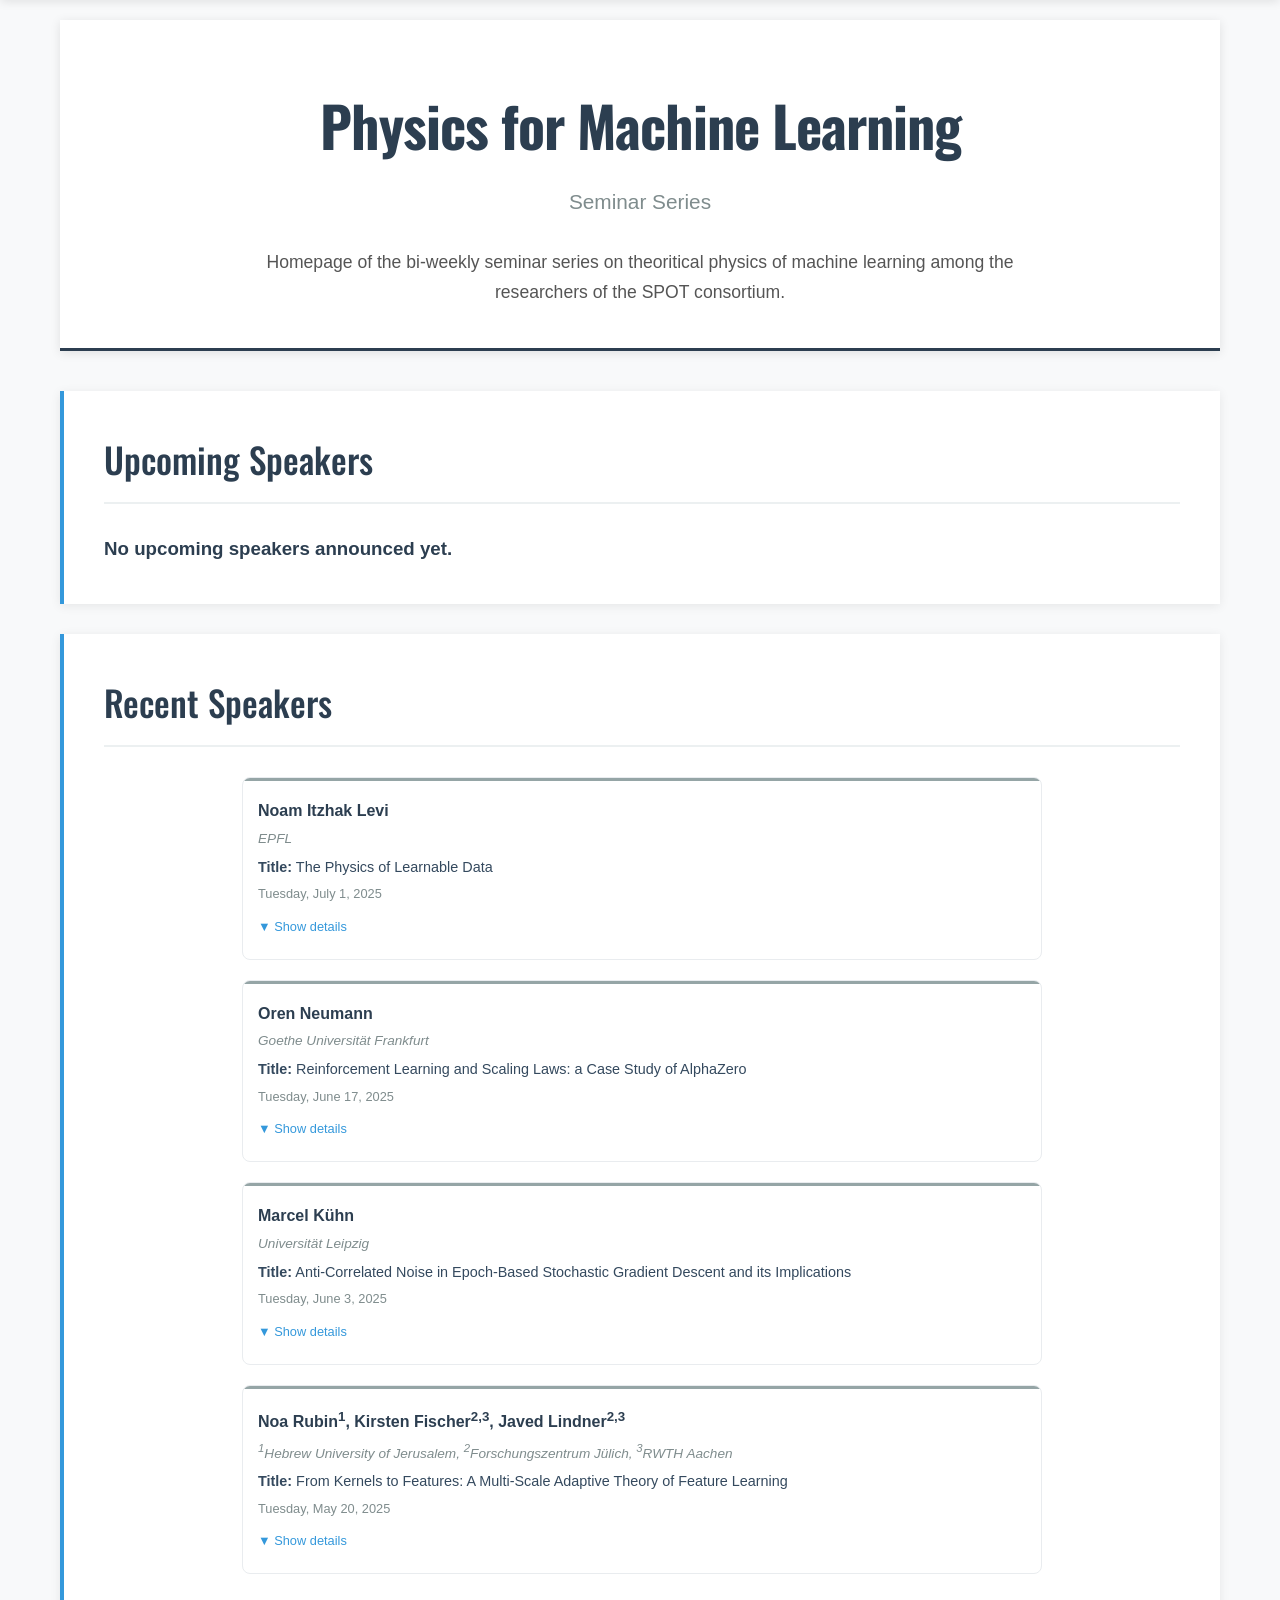
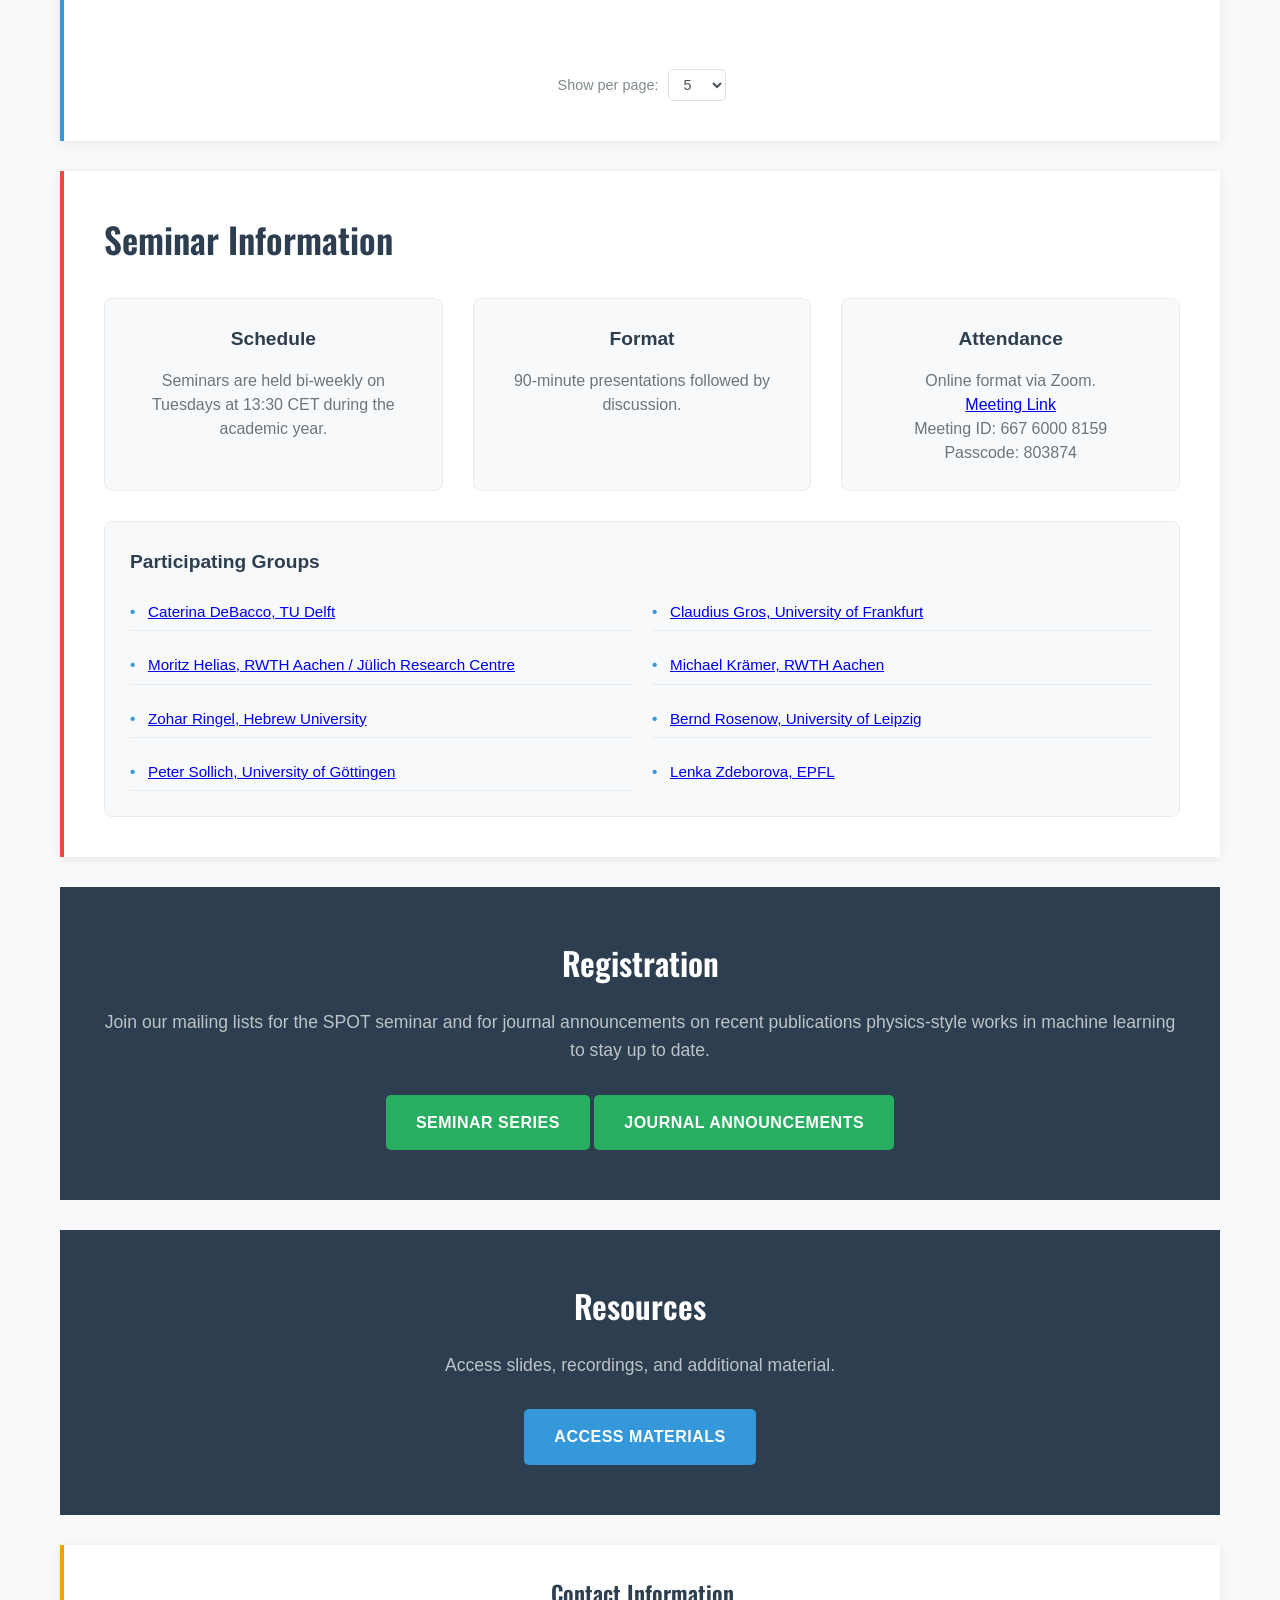
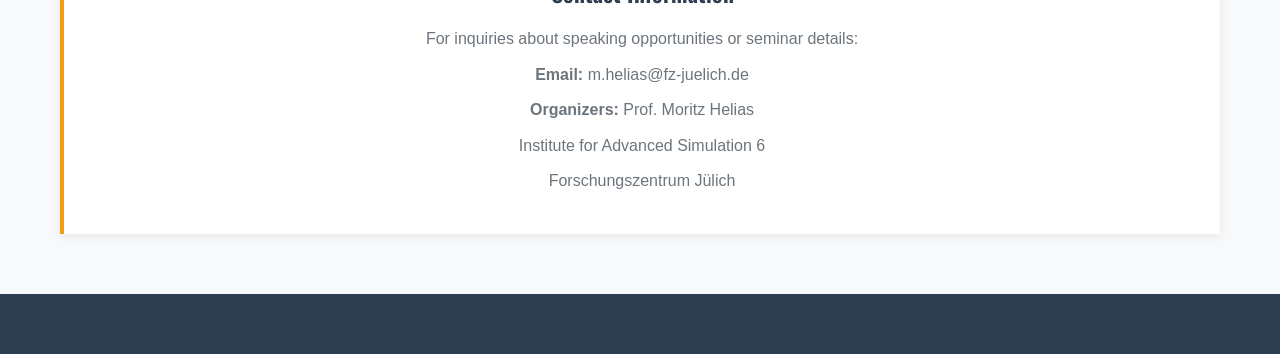
==== index.html @ f42c7dc3 "Add links to research group websites" ====
<!DOCTYPE html>
<html lang="en">
<head>
    <meta charset="UTF-8">
    <meta name="viewport" content="width=device-width, initial-scale=1.0">
    <title>Physics for Machine Learning Seminar Series</title>
    <link rel="preconnect" href="https://fonts.googleapis.com">
    <link rel="preconnect" href="https://fonts.gstatic.com" crossorigin>
    <link href="https://fonts.googleapis.com/css2?family=Oswald:wght@200..700&display=swap" rel="stylesheet">
    <link rel="stylesheet" href="styles.css">
</head>
<body>
    <div class="container">
        <!-- Sticky Navigation -->
        <nav class="sticky-nav" id="stickyNav">
            <div class="nav-container">
                <div class="nav-title">Physics for ML</div>
                <div class="nav-links">
                    <a href="#upcoming">Upcoming</a>
                    <a href="#recent">Recent Speakers</a>
                    <a href="#info">Information</a>
                    <a href="#contact">Contact</a>
                </div>
            </div>
        </nav>

        <header>
            <h1>Physics for Machine Learning</h1>
            <p class="subtitle">Seminar Series</p>
            <p class="description">
                Homepage of the bi-weekly seminar series on theoritical physics of machine learning among the researchers of the SPOT consortium.
            </p>
        </header>

        <div class="section" id="upcoming">
            <h2>Upcoming Speakers</h2>
            <div class="speaker-grid">
                <!--
                <div class="speaker-card upcoming">
                    <div class="speaker-name">Dr. Sarah Chen</div>
                    <div class="speaker-affiliation">MIT Department of Physics</div>
                    <div class="speaker-title">Quantum Machine Learning: Bridging Two Worlds</div>
                    <div class="speaker-date">Wednesday, January 15, 2025 • 4:00 PM EST</div>
                </div>
                <div class="speaker-card upcoming">
                    <div class="speaker-name">Prof. Michael Rodriguez</div>
                    <div class="speaker-affiliation">Stanford Artificial Intelligence Laboratory</div>
                    <div class="speaker-title">Neural Networks Through the Lens of Statistical Mechanics</div>
                    <div class="speaker-date">Wednesday, January 29, 2025 • 4:00 PM EST</div>
                </div>
                <div class="speaker-card upcoming">
                    <div class="speaker-name">Dr. Elena Petrov</div>
                    <div class="speaker-affiliation">CERN & DeepMind</div>
                    <div class="speaker-title">AI for High-Energy Physics: From Detection to Discovery</div>
                    <div class="speaker-date">Wednesday, February 12, 2025 • 4:00 PM EST</div>
                </div>-->
            </div> 
            <h3>
                No upcoming speakers announced yet.
            </h3>
        </div>

        <div class="section" id="recent">
            <h2>Recent Speakers</h2>
            <div class="speaker-grid chronological">
                <!-- Pagination Controls -->
                <div class="pagination-container">
                    <div class="per-page-selector">
                        <label for="perPageSelect">Show per page:</label>
                        <select id="perPageSelect" onchange="changePerPage()">
                            <option value="2">2</option>
                            <option value="4">4</option>
                            <option value="5" selected>5</option>
                            <option value="6">All</option>
                        </select>
                    </div>
                    <div class="pagination-controls" id="paginationControls">
                        <button class="pagination-button" onclick="changePage(-1)" id="prevBtn">← Previous</button>
                        <div id="pageButtons">
                            <!-- Page buttons will be generated dynamically -->
                        </div>
                        <button class="pagination-button" onclick="changePage(1)" id="nextBtn">Next →</button>
                    </div>
                    <span class="pagination-info" id="paginationInfo">Page <span id="currentPageInfo">1</span> of <span id="totalPagesInfo">1</span></span>
                </div>
            </div>
        </div>

        <div class="info-section" id="info">
            <h2>Seminar Information</h2>
            <div class="info-grid">
                <div class="info-card">
                    <h3>Schedule</h3>
                    <p>Seminars are held bi-weekly on Tuesdays at 13:30 CET during the academic year.</p>
                </div>
                <div class="info-card">
                    <h3>Format</h3>
                    <p>90-minute presentations followed by discussion.</p>
                </div>
                <div class="info-card">
                    <h3>Attendance</h3>
                    <p>Online format via Zoom.</p>
                    <p>
                        <a href="https://rwth.zoom-x.de/j/66760008159?pwd=QhBA6HcDCbcpNHRpUkxIQCwJ8zPXSe.1">Meeting Link</a>
                    </p>
                    <p>Meeting ID: 667 6000 8159</p>
                    <p>Passcode: 803874</p>
                </div>
                <div class="info-card participating-groups-card">
                    <h3>Participating Groups</h3>
                    <ul class="participating-groups">
                        <li><a href="https://www.nas.ewi.tudelft.nl/" target="_blank">Caterina DeBacco, TU Delft</a></li>
                        <li><a href="https://itp.uni-frankfurt.de/~gros/#physicsAI" target="_blank">Claudius Gros, University of Frankfurt</a></li>
                        <li><a href="https://www.fz-juelich.de/en/ias/ias-6/forschung/theory-of-multi-scale-neuronal-networks" target="_blank">Moritz Helias, RWTH Aachen / Jülich Research Centre</a></li>
                        <li><a href="https://www.particle-theory.rwth-aachen.de/cms/Particle-Theory/Forschung/~gfhu/Gruppe-Kraemer/lidx/1" target="_blank">Michael Krämer, RWTH Aachen</a></li>
                        <li><a href="https://phys.huji.ac.il/contacts/ringel_zohar" target="_blank">Zohar Ringel, Hebrew University</a></li>
                        <li><a href="https://home.uni-leipzig.de/rosenow/Bernd_Rosenow/Welcome.html" target="_blank">Bernd Rosenow, University of Leipzig</a></li>
                        <li><a href="https://www.uni-goettingen.de/de/588919.html" target="_blank">Peter Sollich, University of Göttingen</a></li>
                        <li><a href="https://people.epfl.ch/lenka.zdeborova?lang=en" target="_blank">Lenka Zdeborova, EPFL</a></li>
                    </ul>
                </div>
            </div>
        </div>

        <div class="cta-section">
            <h2>Registration</h2>
            <p>Join our mailing lists for the SPOT seminar and for journal announcements on recent publications physics-style works in machine learning to stay up to date.</p>
            <div>
                <a target="_blank" rel="noopener noreferrer" href="https://lists.fz-juelich.de/postorius/lists/phys4ml_seminar.lists.fz-juelich.de/" class="btn btn-secondary">
                    Seminar Series
                </a>
                <a target="_blank" rel="noopener noreferrer" href="https://lists.fz-juelich.de/postorius/lists/phys4ml.lists.fz-juelich.de/" class="btn btn-secondary">
                    Journal Announcements
                </a>
            </div>
        </div>
        <div class="cta-section">
            <h2>Resources</h2>
            <p>Access slides, recordings, and additional material.</p>
            <div class="cta-buttons">
                <a target="_blank" rel="noopener noreferrer" href="https://fz-juelich.sciebo.de/s/c3z3A4696lgIlz5#/" class="btn" >
                    Access Materials
                </a>
            </div>
        </div>

        <div class="contact-info" id="contact">
            <h3>Contact Information</h3>
            <p>For inquiries about speaking opportunities or seminar details:</p>
            <p><strong>Email:</strong> m.helias@fz-juelich.de</p>
            <p><strong>Organizers:</strong> Prof. Moritz Helias</p>
            <p>Institute for Advanced Simulation 6</p>
            <p>Forschungszentrum Jülich</p>
        </div>
    </div>

    <footer>
       
    </footer>

    <script src="script.js"></script>
</body>
</html>
---- styles.css ----
* {
    margin: 0;
    padding: 0;
    box-sizing: border-box;
}

body {
    font-family: Helvetica, sans-serif;
    line-height: 1.6;
    color: #2c3e50;
    background-color: #f8f9fa;
}

.container {
    max-width: 1200px;
    margin: 0 auto;
    padding: 20px;
}


.oswald-bold {
  font-family: "Oswald", sans-serif;
  font-optical-sizing: auto;
  font-weight: 700;
  font-style: normal;
}

header {
    background: #ffffff;
    padding: 60px 40px 40px;
    margin-bottom: 40px;
    box-shadow: 0 2px 10px rgba(0, 0, 0, 0.1);
    border-bottom: 3px solid #2c3e50;
}

h1 {
    font-family: Oswald;
    font-size: 3.5rem;
    font-weight: 700;
    color: #2c3e50;
    margin-bottom: 15px;
    text-align: center;
    letter-spacing: -1px;
}

.subtitle {
    font-size: 1.3rem;
    color: #7f8c8d;
    text-align: center;
    margin-bottom: 30px;
    font-weight: 300;
}

.description {
    font-size: 1.1rem;
    color: #555;
    max-width: 800px;
    margin: 0 auto;
    text-align: center;
    line-height: 1.7;
}

.section {
    background: #ffffff;
    padding: 40px;
    margin-bottom: 30px;
    box-shadow: 0 2px 10px rgba(0, 0, 0, 0.08);
    border-left: 4px solid #3498db;
}

.section h2 {
    font-family: "Oswald";
    font-size: 2.2rem;
    font-weight: 500;
    margin-bottom: 30px;
    color: #2c3e50;
    border-bottom: 2px solid #ecf0f1;
    padding-bottom: 15px;
}

.speaker-grid {
    display: grid;
    grid-template-columns: repeat(auto-fit, minmax(350px, 1fr));
    gap: 25px;
    margin-top: 30px;
}

.speaker-grid.chronological {
    grid-template-columns: 1fr;
    max-width: 800px;
    margin: 30px auto 0;
    position: relative;
}

.section-toggle {
    display: flex;
    align-items: center;
    justify-content: space-between;
    cursor: pointer;
    padding: 10px 0;
    border-bottom: 2px solid #ecf0f1;
    margin-bottom: 0;
    transition: all 0.3s ease;
}

.section-toggle:hover {
    color: #3498db;
}

.section-toggle .toggle-arrow {
    transition: transform 0.3s ease;
    font-size: 1.2rem;
    color: #7f8c8d;
}

.section-toggle .toggle-arrow.open {
    transform: rotate(180deg);
}

.section-content {
    max-height: 0;
    overflow: hidden;
    transition: max-height 0.5s ease;
}

.section-content.open {
    max-height: 2000px;
}

.section-preview {
    padding: 20px 0;
    color: #7f8c8d;
    font-style: italic;
    text-align: center;
}

.speaker-card {
    background: #ffffff;
    border: 1px solid #e9ecef;
    border-radius: 8px;
    padding: 15px;
    transition: all 0.3s ease;
    position: relative;
    overflow: hidden;
    margin-bottom: 20px;
}

.speaker-card:hover {
    box-shadow: 0 5px 15px rgba(0, 0, 0, 0.08);
    transform: translateY(-1px);
}

.speaker-card::before {
    content: '';
    position: absolute;
    top: 0;
    left: 0;
    right: 0;
    height: 3px;
    background: #3498db;
    border-radius: 8px 8px 0 0;
}

.speaker-card.upcoming::before {
    background: #27ae60;
}

.speaker-card.past::before {
    background: #95a5a6;
}

.speaker-header {
    cursor: pointer;
    padding: 5px 0;
}

.speaker-header:hover {
    background: #f8f9fa;
    border-radius: 5px;
    margin: -5px;
    padding: 5px;
}

.speaker-name {
    font-family: Helvetica;
    font-weight: 600;
    font-size: 1rem;
    color: #2c3e50;
    margin-bottom: 4px;
}

.speaker-affiliation {
    color: #7f8c8d;
    font-size: 0.85rem;
    margin-bottom: 8px;
    font-style: italic;
}

.speaker-title {
    color: #34495e;
    font-size: 0.9rem;
    margin-bottom: 6px;
    font-weight: 500;
    line-height: 1.3;
    display: -webkit-box;
    -webkit-line-clamp: 2;
    -webkit-box-orient: vertical;
    line-clamp: 2;
    overflow: hidden;
}

.speaker-date {
    color: #7f8c8d;
    font-size: 0.8rem;
    font-weight: 500;
    margin-bottom: 8px;
}

.speaker-card-collapsed .speaker-details {
    display: none;
}

.speaker-card-expanded .speaker-details {
    display: block;
    margin-top: 10px;
    padding-top: 10px;
    border-top: 1px solid #e9ecef;
}

.speaker-title-visible {
    color: #34495e;
    font-size: 0.9rem;
    margin-bottom: 8px;
    font-weight: 500;
    line-height: 1.3;
}

.speaker-expand-toggle {
    background: none;
    border: none;
    color: #3498db;
    font-size: 0.8rem;
    cursor: pointer;
    padding: 5px 0;
    transition: color 0.3s ease;
}

.speaker-expand-toggle:hover {
    color: #2980b9;
}

/* Pagination Styles */
.pagination-container {
    display: flex;
    justify-content: center;
    align-items: center;
    margin-top: 30px;
    gap: 15px;
    flex-wrap: wrap;
}

.pagination-controls {
    display: flex;
    align-items: center;
    gap: 15px;
}

.per-page-selector {
    display: flex;
    align-items: center;
    gap: 10px;
}

.per-page-selector label {
    color: #7f8c8d;
    font-size: 0.9rem;
    font-weight: 500;
}

.per-page-selector select {
    background: #ffffff;
    border: 1px solid #dee2e6;
    border-radius: 5px;
    padding: 6px 10px;
    font-size: 0.9rem;
    color: #495057;
    cursor: pointer;
}

.pagination-button {
    background: #3498db;
    color: white;
    border: none;
    padding: 8px 16px;
    border-radius: 5px;
    cursor: pointer;
    font-size: 0.9rem;
    transition: all 0.3s ease;
    min-width: 40px;
}

.pagination-button:hover:not(:disabled) {
    background: #2980b9;
    transform: translateY(-1px);
}

.pagination-button:disabled {
    background: #bdc3c7;
    cursor: not-allowed;
    transform: none;
}

.pagination-button.active {
    background: #2c3e50;
}

.pagination-info {
    color: #7f8c8d;
    font-size: 0.9rem;
    font-weight: 500;
}

.speakers-page {
    display: none;
    padding-bottom: 20px;
}

.speakers-page.active {
    display: block;
}

.dropdown-toggle {
    display: flex;
    align-items: center;
    justify-content: space-between;
    background: #f8f9fa;
    border: 1px solid #dee2e6;
    border-radius: 5px;
    padding: 8px 12px;
    font-size: 0.9rem;
    color: #495057;
    cursor: pointer;
    transition: all 0.3s ease;
    margin-top: 10px;
}

.dropdown-toggle:hover {
    background: #e9ecef;
    border-color: #adb5bd;
}

.dropdown-arrow {
    transition: transform 0.3s ease;
    font-size: 0.8rem;
}

.dropdown-arrow.open {
    transform: rotate(180deg);
}

.dropdown-content {
    max-height: 0;
    overflow: hidden;
    transition: max-height 0.3s ease;
    background: #f8f9fa;
    margin-top: 10px;
    border-radius: 5px;
}

.dropdown-content.open {
    max-height: 500px;
}

.dropdown-inner {
    padding: 20px;
    border-left: 3px solid #3498db;
}

.dropdown-inner h4 {
    color: #2c3e50;
    margin-bottom: 10px;
    font-size: 1rem;
    font-weight: 600;
}

.dropdown-inner p {
    color: #555;
    margin-bottom: 12px;
    font-size: 0.95rem;
    line-height: 1.5;
}

.dropdown-inner ul {
    margin-left: 20px;
    margin-bottom: 12px;
}

.dropdown-inner li {
    color: #555;
    margin-bottom: 5px;
    font-size: 0.9rem;
}

.publications-list {
    list-style-type: disc;
    margin-left: 20px;
    margin-bottom: 15px;
}

.publications-list li {
    margin-bottom: 12px;
    line-height: 1.4;
}

.publications-list .publication-title {
    color: #3498db;
    text-decoration: none;
    font-size: 0.9rem;
    font-weight: 500;
    transition: color 0.3s ease;
    display: block;
    margin-bottom: 3px;
}

.publications-list .publication-title:hover {
    color: #2980b9;
    text-decoration: underline;
}

.publications-list .publication-details {
    font-size: 0.8rem;
    color: #7f8c8d;
    font-style: italic;
    margin-left: 0;
}

.publications-list .publication-authors {
    color: #555;
}

.publications-list .publication-year {
    color: #7f8c8d;
    font-weight: 500;
}

.speaker-link {
    display: inline-block;
    color: #3498db;
    text-decoration: none;
    font-size: 0.9rem;
    margin-top: 8px;
    padding: 5px 10px;
    border: 1px solid #3498db;
    border-radius: 3px;
    transition: all 0.3s ease;
}

.speaker-link:hover {
    background: #3498db;
    color: white;
}

.info-section {
    background: #ffffff;
    padding: 40px;
    margin-bottom: 30px;
    box-shadow: 0 2px 10px rgba(0, 0, 0, 0.08);
    border-left: 4px solid #e74c3c;
}

.info-section h2 {
    font-family: Oswald;
    margin-bottom: 15px;
    color: #2c3e50;
    font-size: 2.2rem;
    font-weight: 600;
}

.info-grid {
    display: grid;
    grid-template-columns: repeat(auto-fit, minmax(300px, 1fr));
    gap: 30px;
    margin-top: 30px;
}

.info-card {
    background: #f8f9fa;
    border: 1px solid #e9ecef;
    border-radius: 8px;
    padding: 25px;
    text-align: center;
}

.info-card.participating-groups-card {
    grid-column: 1 / -1;
    text-align: left;
}

.info-card h3 {
    font-family: Helvetica;
    margin-bottom: 15px;
    color: #2c3e50;
    font-size: 1.2rem;
    font-weight: 600;
}

.info-card p {
    color: #6c757d;
    font-size: 1rem;
    line-height: 1.5;
}

.participating-groups {
    list-style: none;
    padding: 0;
    margin: 0;
    display: grid;
    grid-template-columns: repeat(auto-fit, minmax(350px, 1fr));
    gap: 15px 20px;
    margin-top: 10px;
    align-items: start;
}

.participating-groups li {
    color: #6c757d;
    font-size: 0.95rem;
    line-height: 1.4;
    padding: 8px 0;
    border-bottom: 1px solid #e9ecef;
    position: relative;
    padding-left: 18px;
    word-wrap: break-word;
    overflow-wrap: break-word;
    height: auto;
    display: block;
}

.participating-groups li:last-child {
    border-bottom: none;
}

.participating-groups li:before {
    content: "•";
    color: #3498db;
    font-weight: bold;
    position: absolute;
    left: 0;
    top: 8px;
}

.cta-section {
    background: #2c3e50;
    color: #ffffff;
    padding: 50px 40px;
    text-align: center;
    margin-bottom: 30px;
}

.cta-section h2 {
    font-family: Oswald;
    font-size: 2rem;
    font-weight: 600;
    margin-bottom: 20px;
    color: #ffffff;
}

.cta-section p {
    font-size: 1.1rem;
    margin-bottom: 30px;
    color: #bdc3c7;
}

.cta-buttons {
    display: flex;
    gap: 20px;
    justify-content: center;
    flex-wrap: wrap;
}

.btn {
    display: inline-block;
    padding: 15px 30px;
    background: #3498db;
    color: white;
    text-decoration: none;
    border-radius: 5px;
    font-weight: 600;
    transition: all 0.3s ease;
    font-size: 1rem;
    text-transform: uppercase;
    letter-spacing: 0.5px;
}

.btn:hover {
    background: #2980b9;
    transform: translateY(-2px);
    box-shadow: 0 5px 15px rgba(52, 152, 219, 0.3);
}

.btn-secondary {
    background: #27ae60;
}

.btn-secondary:hover {
    background: #229954;
    box-shadow: 0 5px 15px rgba(39, 174, 96, 0.3);
}

.contact-info {
    background: #ffffff;
    padding: 30px;
    text-align: center;
    box-shadow: 0 2px 10px rgba(0, 0, 0, 0.08);
    border-left: 4px solid #f39c12;
}

.contact-info h3 {
    font-family: Oswald;
    color: #2c3e50;
    font-size: 1.4rem;
    margin-bottom: 15px;
    font-weight: 600;
}

.contact-info p {
    color: #6c757d;
    font-size: 1rem;
    margin-bottom: 10px;
}

footer {
    background: #2c3e50;
    color: #bdc3c7;
    text-align: center;
    padding: 30px 20px;
    margin-top: 40px;
}

.stats {
    display: grid;
    grid-template-columns: repeat(auto-fit, minmax(200px, 1fr));
    gap: 20px;
    margin: 40px 0;
}

.stat-item {
    text-align: center;
    padding: 20px;
    background: #ecf0f1;
    border-radius: 8px;
}

.stat-number {
    font-size: 2.5rem;
    font-weight: 700;
    color: #2c3e50;
    display: block;
}

.stat-label {
    color: #7f8c8d;
    font-size: 0.9rem;
    text-transform: uppercase;
    letter-spacing: 1px;
}

/* Sticky Navigation */
.sticky-nav {
    position: fixed;
    top: 0;
    left: 0;
    right: 0;
    background: rgba(255, 255, 255, 0.95);
    backdrop-filter: blur(10px);
    border-bottom: 1px solid #e9ecef;
    padding: 15px 0;
    z-index: 1000;
    transform: translateY(-100%);
    transition: transform 0.3s ease;
    box-shadow: 0 2px 10px rgba(0, 0, 0, 0.1);
}

.sticky-nav.visible {
    transform: translateY(0);
}

.sticky-nav .nav-container {
    max-width: 1200px;
    margin: 0 auto;
    padding: 0 20px;
    display: flex;
    align-items: center;
    justify-content: space-between;
}

.sticky-nav .nav-title {
    font-size: 1.2rem;
    font-weight: 600;
    color: #2c3e50;
}

.sticky-nav .nav-links {
    display: flex;
    gap: 30px;
}

.sticky-nav .nav-links a {
    color: #2c3e50;
    text-decoration: none;
    font-size: 0.95rem;
    font-weight: 500;
    padding: 8px 16px;
    border-radius: 5px;
    transition: all 0.3s ease;
}

.sticky-nav .nav-links a:hover {
    background: #3498db;
    color: white;
}

/* Video Modal Styles */
.video-modal {
    position: fixed;
    top: 0;
    left: 0;
    width: 100%;
    height: 100%;
    background: rgba(0, 0, 0, 0.8);
    display: flex;
    justify-content: center;
    align-items: center;
    z-index: 1000;
    animation: fadeIn 0.3s ease;
}

.video-modal-content {
    background: white;
    border-radius: 12px;
    max-width: 90%;
    max-height: 90%;
    width: 800px;
    overflow: hidden;
    box-shadow: 0 20px 40px rgba(0, 0, 0, 0.3);
}

.video-modal-header {
    padding: 20px;
    border-bottom: 1px solid #e0e0e0;
    display: flex;
    justify-content: space-between;
    align-items: flex-start;
    background: #f8f9fa;
}

.video-modal-header h3 {
    margin: 0;
    color: #2c3e50;
    font-size: 1.3rem;
}

.video-modal-header p {
    margin: 5px 0 0 0;
    color: #7f8c8d;
    font-size: 0.9rem;
    max-width: 70%;
}

.video-modal-close {
    background: none;
    border: none;
    font-size: 2rem;
    cursor: pointer;
    color: #95a5a6;
    transition: color 0.3s ease;
    padding: 0;
    width: 30px;
    height: 30px;
    display: flex;
    align-items: center;
    justify-content: center;
}

.video-modal-close:hover {
    color: #e74c3c;
}

.video-container {
    padding: 20px;
    background: #000;
}

.video-container video {
    width: 100%;
    height: auto;
    border-radius: 8px;
}

@keyframes fadeIn {
    from {
        opacity: 0;
        transform: scale(0.9);
    }
    to {
        opacity: 1;
        transform: scale(1);
    }
}

/* Responsive video modal */
@media (max-width: 768px) {
    .video-modal-content {
        width: 95%;
        max-width: 95%;
    }
    
    .video-modal-header {
        padding: 15px;
        flex-direction: column;
        align-items: flex-start;
    }
    
    .video-modal-header p {
        max-width: 100%;
        margin-top: 10px;
    }
    
    .video-modal-close {
        position: absolute;
        top: 15px;
        right: 15px;
    }
    
    .video-container {
        padding: 15px;
    }
}

/* Responsive design for participating groups */
@media (max-width: 768px) {
    .participating-groups {
        grid-template-columns: 1fr;
        gap: 12px;
    }
    
    .participating-groups li {
        font-size: 0.9rem;
        padding: 6px 0;
        padding-left: 16px;
    }
    
    .participating-groups li:before {
        top: 6px;
    }
}
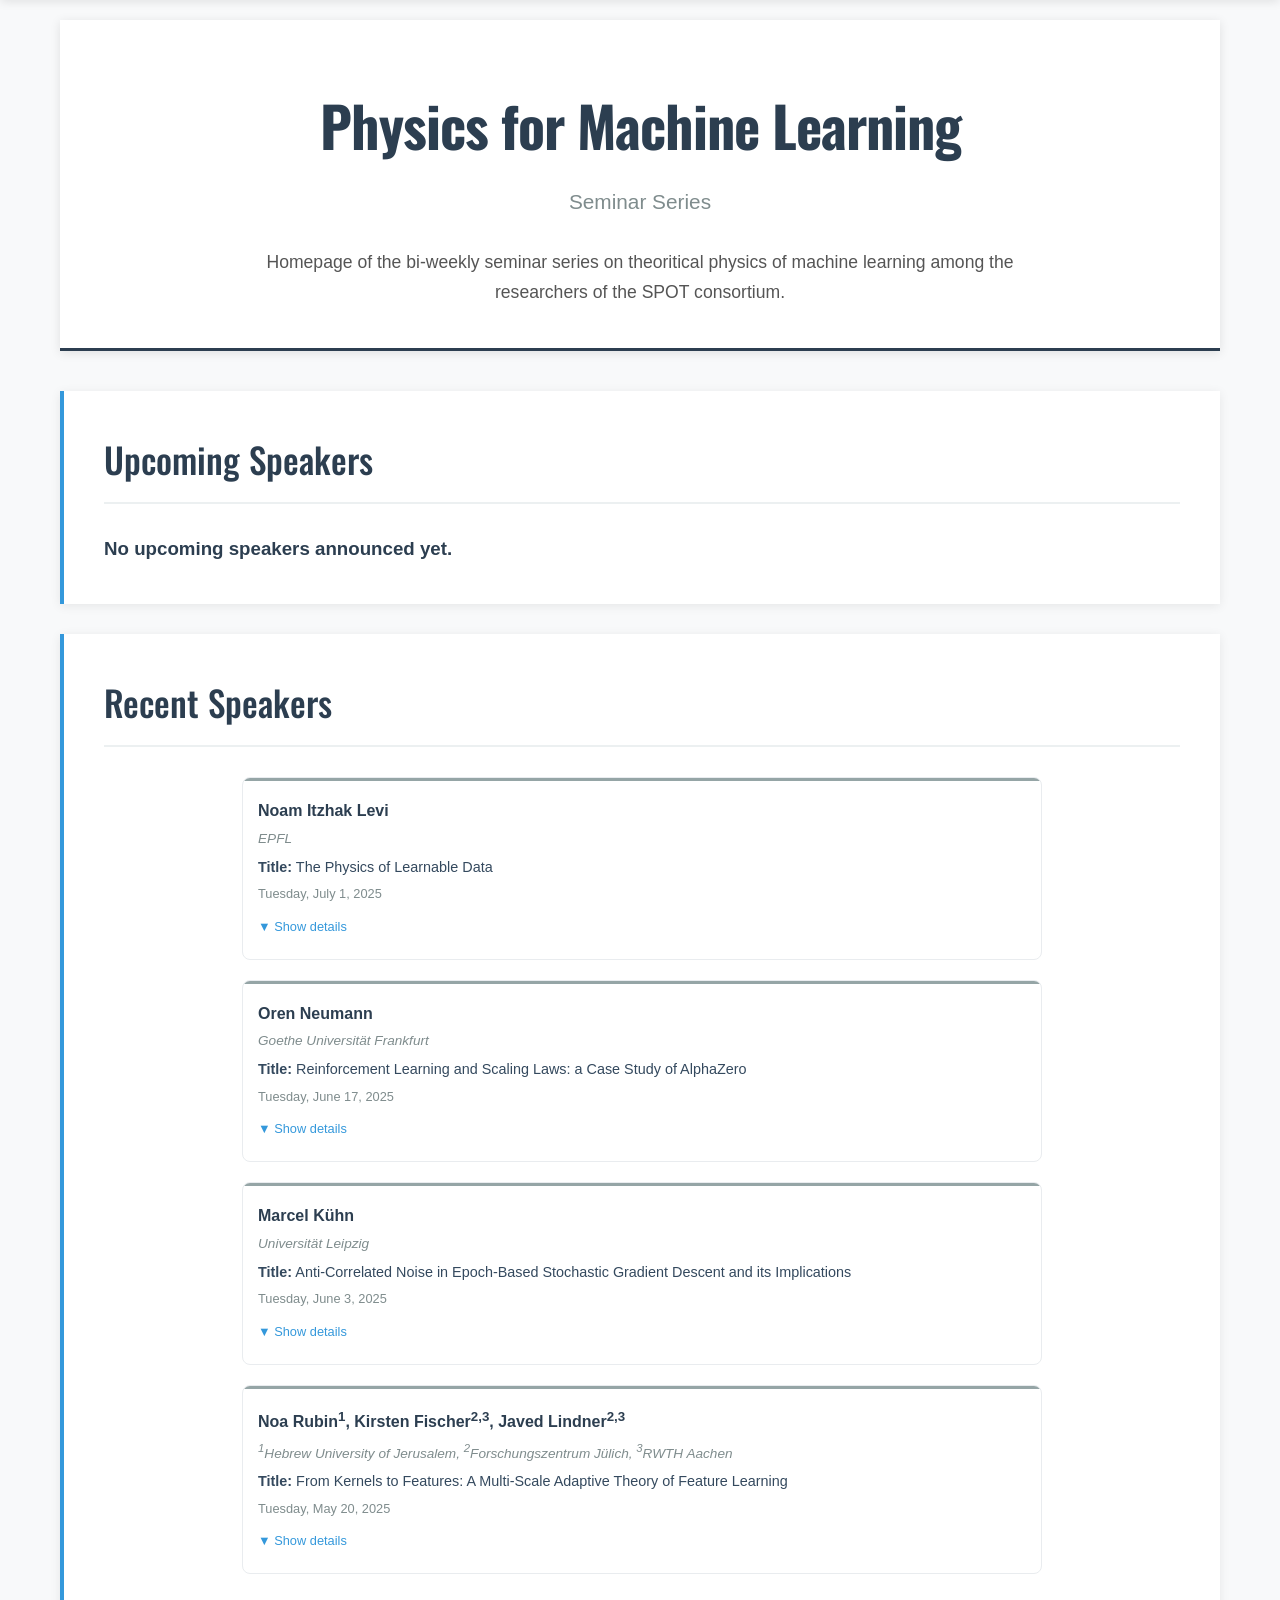
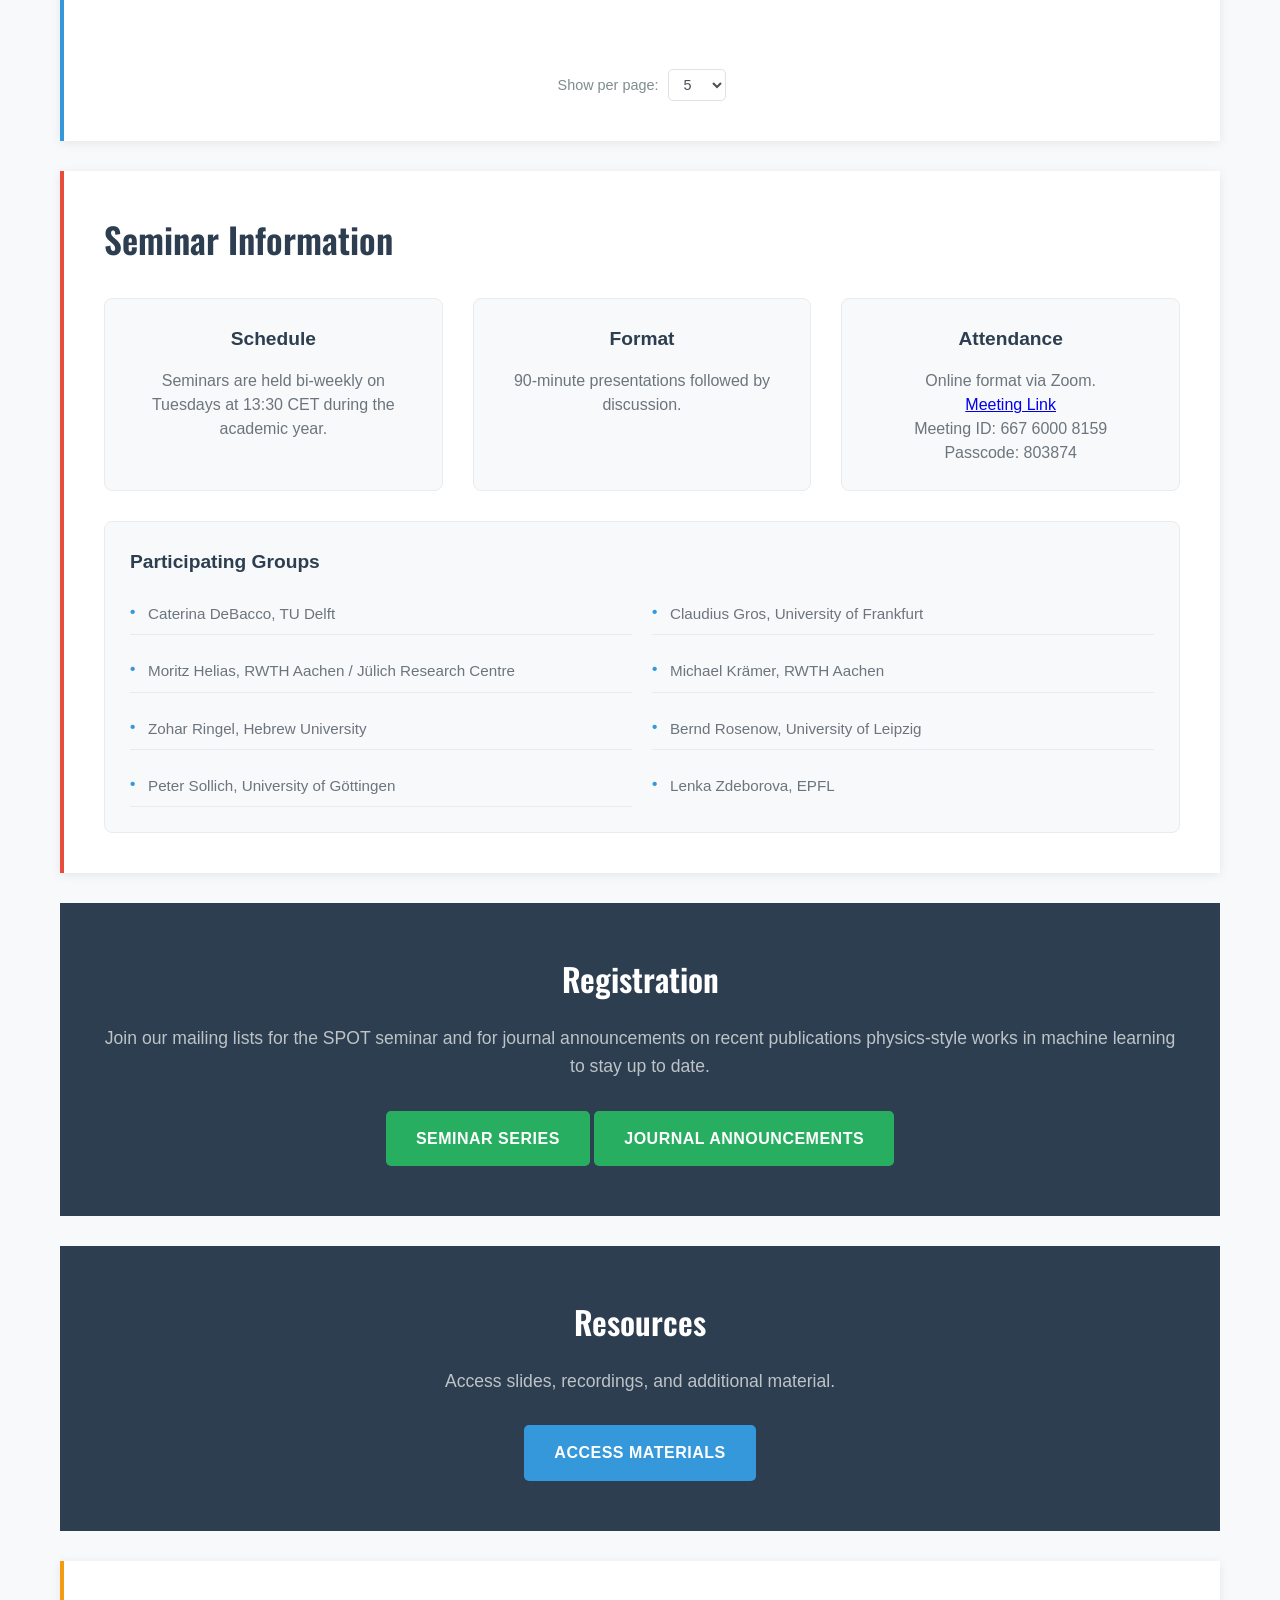
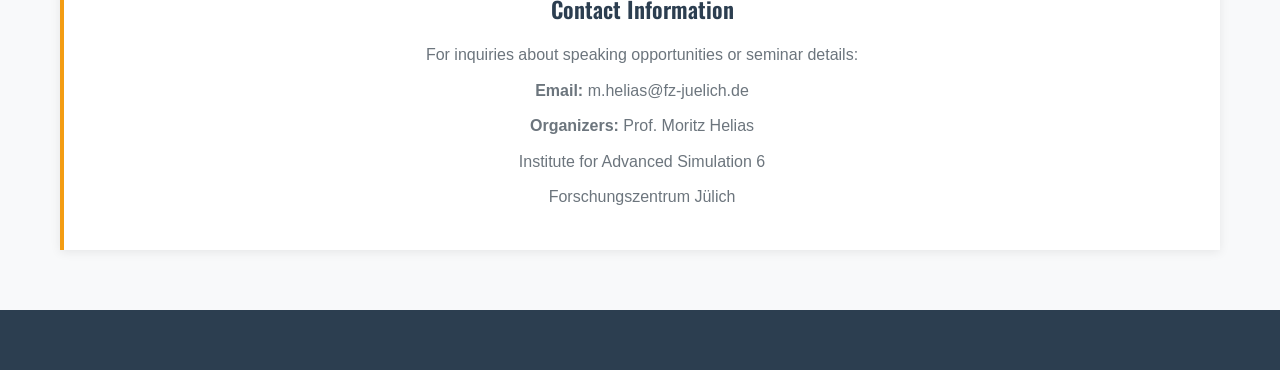
==== commit a0367e91: "Add seperate speaker file" ====
--- a/index.html
+++ b/index.html
@@ -157,7 +157,8 @@
     <footer>
        
     </footer>
-
+    
+    <script src="speakers-data.js"></script>
     <script src="script.js"></script>
 </body>
 </html>
--- a/styles.css
+++ b/styles.css
@@ -546,6 +546,25 @@
     position: absolute;
     left: 0;
     top: 8px;
+}
+
+.participating-groups li a {
+    color: #6c757d;
+    text-decoration: none;
+    transition: color 0.3s ease;
+    display: block;
+    padding: 2px 0;
+    border-radius: 3px;
+}
+
+.participating-groups li a:hover {
+    color: #3498db;
+    text-decoration: underline;
+}
+
+.participating-groups li a:focus {
+    outline: 2px solid #3498db;
+    outline-offset: 2px;
 }
 
 .cta-section {
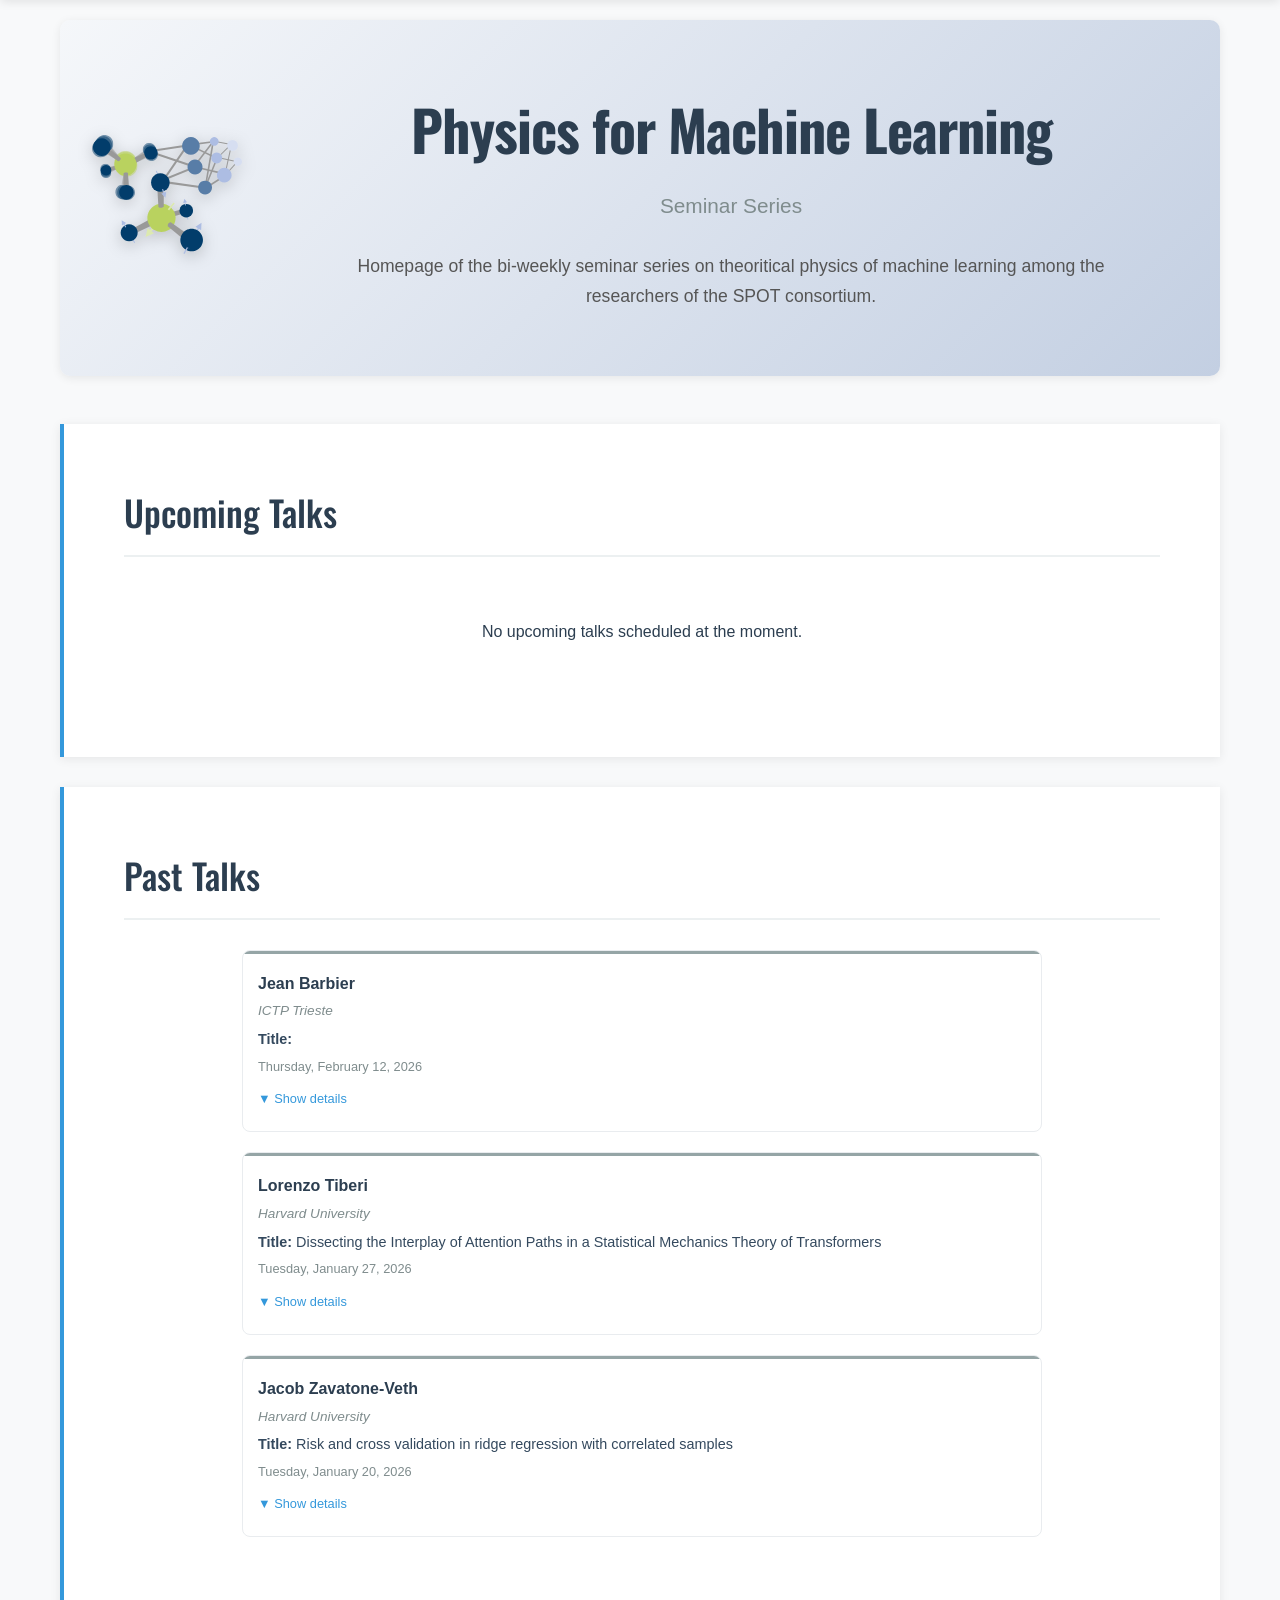
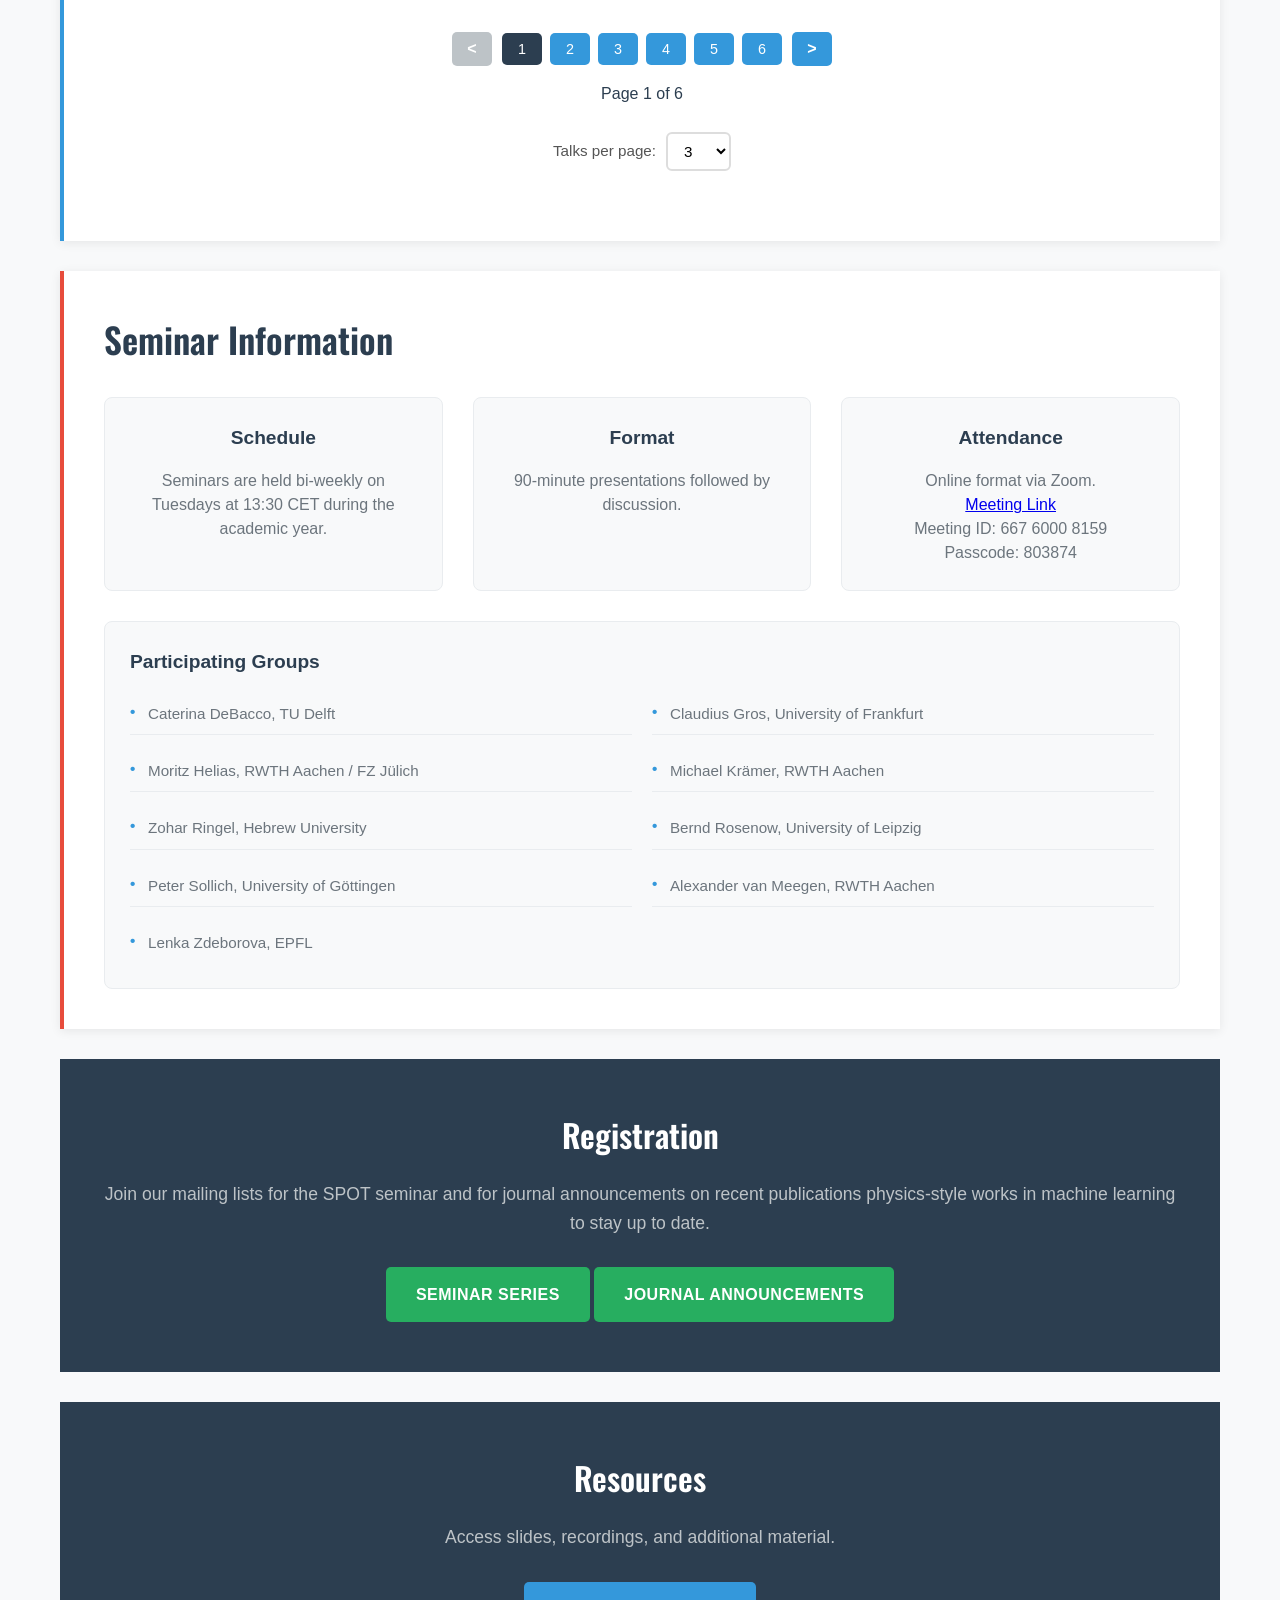
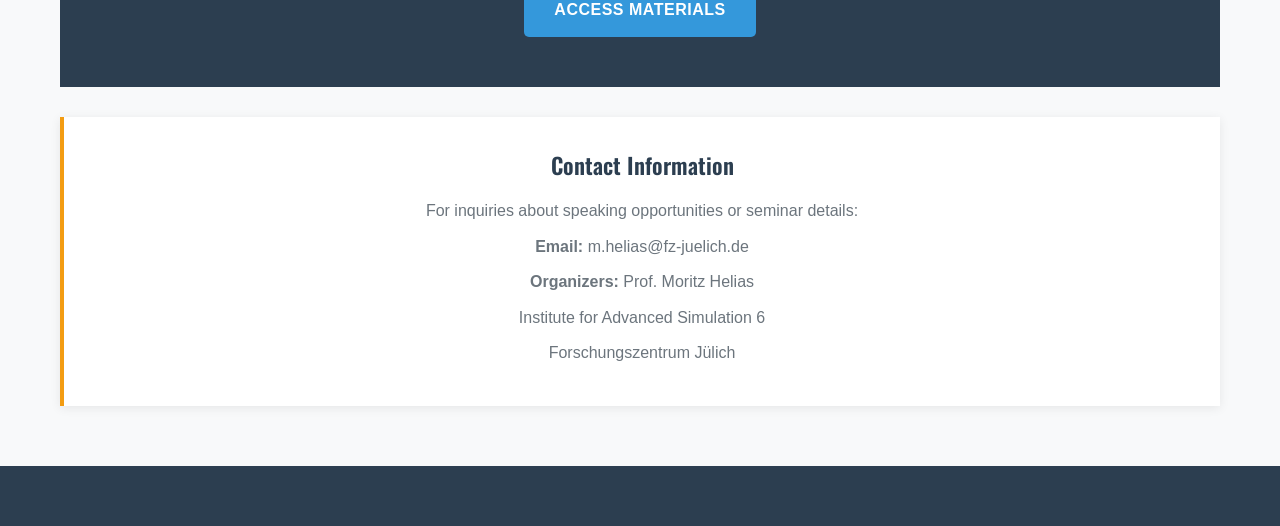
==== commit a3f3d5a2: "updated speaker list, small changes to logic" ====
--- a/index.html
+++ b/index.html
@@ -25,66 +25,57 @@
         </nav>
 
         <header>
-            <h1>Physics for Machine Learning</h1>
-            <p class="subtitle">Seminar Series</p>
-            <p class="description">
-                Homepage of the bi-weekly seminar series on theoritical physics of machine learning among the researchers of the SPOT consortium.
-            </p>
+            <div class="header-content">
+                <div class="header-text">
+                    <h1>Physics for Machine Learning</h1>
+                    <p class="subtitle">Seminar Series</p>
+                    <p class="description">
+                        Homepage of the bi-weekly seminar series on theoritical physics of machine learning among the researchers of the SPOT consortium.
+                    </p>
+                </div>
+                <div class="header-logo">
+                    <img src="logo_sketch_colored.svg" alt="Physics for ML Logo" class="logo">
+                </div>
+            </div>
         </header>
 
-        <div class="section" id="upcoming">
-            <h2>Upcoming Speakers</h2>
-            <div class="speaker-grid">
-                <!--
-                <div class="speaker-card upcoming">
-                    <div class="speaker-name">Dr. Sarah Chen</div>
-                    <div class="speaker-affiliation">MIT Department of Physics</div>
-                    <div class="speaker-title">Quantum Machine Learning: Bridging Two Worlds</div>
-                    <div class="speaker-date">Wednesday, January 15, 2025 • 4:00 PM EST</div>
-                </div>
-                <div class="speaker-card upcoming">
-                    <div class="speaker-name">Prof. Michael Rodriguez</div>
-                    <div class="speaker-affiliation">Stanford Artificial Intelligence Laboratory</div>
-                    <div class="speaker-title">Neural Networks Through the Lens of Statistical Mechanics</div>
-                    <div class="speaker-date">Wednesday, January 29, 2025 • 4:00 PM EST</div>
-                </div>
-                <div class="speaker-card upcoming">
-                    <div class="speaker-name">Dr. Elena Petrov</div>
-                    <div class="speaker-affiliation">CERN & DeepMind</div>
-                    <div class="speaker-title">AI for High-Energy Physics: From Detection to Discovery</div>
-                    <div class="speaker-date">Wednesday, February 12, 2025 • 4:00 PM EST</div>
-                </div>-->
-            </div> 
-            <h3>
-                No upcoming speakers announced yet.
-            </h3>
-        </div>
-
-        <div class="section" id="recent">
-            <h2>Recent Speakers</h2>
-            <div class="speaker-grid chronological">
-                <!-- Pagination Controls -->
-                <div class="pagination-container">
-                    <div class="per-page-selector">
-                        <label for="perPageSelect">Show per page:</label>
-                        <select id="perPageSelect" onchange="changePerPage()">
-                            <option value="2">2</option>
-                            <option value="4">4</option>
-                            <option value="5" selected>5</option>
-                            <option value="6">All</option>
-                        </select>
-                    </div>
-                    <div class="pagination-controls" id="paginationControls">
-                        <button class="pagination-button" onclick="changePage(-1)" id="prevBtn">← Previous</button>
-                        <div id="pageButtons">
-                            <!-- Page buttons will be generated dynamically -->
-                        </div>
-                        <button class="pagination-button" onclick="changePage(1)" id="nextBtn">Next →</button>
-                    </div>
-                    <span class="pagination-info" id="paginationInfo">Page <span id="currentPageInfo">1</span> of <span id="totalPagesInfo">1</span></span>
+        <!-- Upcoming Speakers Section -->
+        <section id="upcoming-speakers" class="section">
+            <div class="container">
+                <h2>Upcoming Talks</h2>
+                <div class="speaker-grid upcoming">
+                    <div class="pagination-container"></div>
                 </div>
             </div>
-        </div>
+        </section>
+
+        <!-- Past Speakers Section -->
+        <section id="speakers" class="section">
+            <div class="container">
+                <h2>Past Talks</h2>
+                <div class="speaker-grid chronological">
+                    <div class="pagination-container">
+                        <div id="paginationControls">
+                            <button id="prevBtn" onclick="changePage(-1)">&lt;</button>
+                            <div id="pageButtons"></div>
+                            <button id="nextBtn" onclick="changePage(1)">&gt;</button>
+                        </div>
+                        <div id="paginationInfo">
+                            Page <span id="currentPageInfo">1</span> of <span id="totalPagesInfo">1</span>
+                        </div>
+                        <div class="pagination-controls">
+                            <label for="perPageSelect">Talks per page:</label>
+                            <select id="perPageSelect" onchange="changePerPage()">
+                                <option value="3">3</option>
+                                <option value="5">5</option>
+                                <option value="10">10</option>
+                                <option value="all">All</option>
+                            </select>
+                        </div>
+                    </div>
+                </div>
+            </div>
+        </section>
 
         <div class="info-section" id="info">
             <h2>Seminar Information</h2>
@@ -111,11 +102,12 @@
                     <ul class="participating-groups">
                         <li><a href="https://www.nas.ewi.tudelft.nl/" target="_blank">Caterina DeBacco, TU Delft</a></li>
                         <li><a href="https://itp.uni-frankfurt.de/~gros/#physicsAI" target="_blank">Claudius Gros, University of Frankfurt</a></li>
-                        <li><a href="https://www.fz-juelich.de/en/ias/ias-6/forschung/theory-of-multi-scale-neuronal-networks" target="_blank">Moritz Helias, RWTH Aachen / Jülich Research Centre</a></li>
+                        <li><a href="https://www.fz-juelich.de/en/ias/ias-6/forschung/theory-of-multi-scale-neuronal-networks" target="_blank">Moritz Helias, RWTH Aachen / FZ Jülich</a></li>
                         <li><a href="https://www.particle-theory.rwth-aachen.de/cms/Particle-Theory/Forschung/~gfhu/Gruppe-Kraemer/lidx/1" target="_blank">Michael Krämer, RWTH Aachen</a></li>
                         <li><a href="https://phys.huji.ac.il/contacts/ringel_zohar" target="_blank">Zohar Ringel, Hebrew University</a></li>
                         <li><a href="https://home.uni-leipzig.de/rosenow/Bernd_Rosenow/Welcome.html" target="_blank">Bernd Rosenow, University of Leipzig</a></li>
                         <li><a href="https://www.uni-goettingen.de/de/588919.html" target="_blank">Peter Sollich, University of Göttingen</a></li>
+                        <li><a target="_blank">Alexander van Meegen, RWTH Aachen</a></li>
                         <li><a href="https://people.epfl.ch/lenka.zdeborova?lang=en" target="_blank">Lenka Zdeborova, EPFL</a></li>
                     </ul>
                 </div>
--- a/styles.css
+++ b/styles.css
@@ -26,11 +26,107 @@
 }
 
 header {
-    background: #ffffff;
-    padding: 60px 40px 40px;
-    margin-bottom: 40px;
-    box-shadow: 0 2px 10px rgba(0, 0, 0, 0.1);
-    border-bottom: 3px solid #2c3e50;
+    background: linear-gradient(135deg, #f5f7fa 0%, #c3cfe2 100%);
+    color: #2c3e50;
+    padding: 4rem 0;
+    text-align: center;
+    margin-bottom: 3rem;
+    border-radius: 10px;
+    box-shadow: 0 2px 10px rgba(0, 0, 0, 0.08);
+}
+
+.header-content {
+    display: flex;
+    align-items: center;
+    justify-content: space-between;
+    gap: 2rem;
+    max-width: 1200px;
+    margin: 0 auto;
+    padding: 0 2rem;
+}
+
+.header-logo {
+    flex-shrink: 0;
+    order: -1; /* This moves the logo to the left */
+}
+
+.header-text {
+    flex: 1;
+    text-align: left;
+}
+
+.header-logo .logo {
+    width: 150px;
+    height: auto;
+    filter: drop-shadow(0 4px 8px rgba(0,0,0,0.2));
+    transition: transform 0.3s ease;
+}
+
+.header-logo .logo:hover {
+    transform: scale(1.05);
+}
+
+/* Better text contrast for header */
+h1 {
+    font-family: Oswald;
+    font-size: 3.5rem;
+    font-weight: 700;
+    color: #2c3e50;
+    margin-bottom: 15px;
+    text-align: left;
+    letter-spacing: -1px;
+}
+
+.subtitle {
+    font-size: 1.3rem;
+    color: #7f8c8d;
+    text-align: left;
+    margin-bottom: 30px;
+    font-weight: 300;
+}
+
+.description {
+    font-size: 1.1rem;
+    color: #555;
+    max-width: 800px;
+    margin: 0;
+    text-align: left;
+    line-height: 1.7;
+}
+
+/* Responsive behavior for smaller screens */
+@media (max-width: 768px) {
+    .header-content {
+        flex-direction: column;
+        text-align: center;
+    }
+    
+    .header-text {
+        text-align: center;
+    }
+    
+    h1 {
+        text-align: center;
+    }
+    
+    .subtitle {
+        text-align: center;
+    }
+    
+    .description {
+        text-align: center;
+        margin: 0 auto;
+    }
+    
+    .header-logo .logo {
+        width: 100px;
+    }
+}
+
+@media (max-width: 480px) {
+    .header-logo {
+        display: none;
+    }
 }
 
 h1 {
@@ -252,46 +348,91 @@
 /* Pagination Styles */
 .pagination-container {
     display: flex;
+    flex-direction: column;
     justify-content: center;
     align-items: center;
     margin-top: 30px;
     gap: 15px;
-    flex-wrap: wrap;
-}
-
-.pagination-controls {
-    display: flex;
-    align-items: center;
-    gap: 15px;
-}
-
-.per-page-selector {
+}
+
+#paginationControls {
     display: flex;
     align-items: center;
     gap: 10px;
 }
 
-.per-page-selector label {
-    color: #7f8c8d;
-    font-size: 0.9rem;
+#pageButtons {
+    display: flex;
+    gap: 8px;
+    align-items: center;
+}
+
+#prevBtn,
+#nextBtn {
+    background: #3498db;
+    color: white;
+    border: none;
+    padding: 8px 12px;
+    border-radius: 5px;
+    cursor: pointer;
+    font-size: 1rem;
+    transition: all 0.3s ease;
+    min-width: 40px;
+    font-weight: bold;
+}
+
+#prevBtn:hover:not(:disabled),
+#nextBtn:hover:not(:disabled) {
+    background: #2980b9;
+    transform: translateY(-1px);
+}
+
+#prevBtn:disabled,
+#nextBtn:disabled {
+    background: #bdc3c7;
+    cursor: not-allowed;
+    transform: none;
+}
+
+.pagination-controls {
+    display: flex;
+    align-items: center;
+    justify-content: center;
+    gap: 10px;
+    padding: 10px;
+}
+
+.pagination-controls label {
+    font-size: 0.95rem;
+    color: #555;
     font-weight: 500;
 }
 
-.per-page-selector select {
-    background: #ffffff;
-    border: 1px solid #dee2e6;
-    border-radius: 5px;
-    padding: 6px 10px;
-    font-size: 0.9rem;
-    color: #495057;
+.pagination-controls select {
+    padding: 8px 12px;
+    border: 2px solid #ddd;
+    border-radius: 6px;
+    background-color: white;
+    font-size: 0.95rem;
     cursor: pointer;
+    transition: all 0.3s ease;
+    outline: none;
+}
+
+.pagination-controls select:hover {
+    border-color: #4a90e2;
+}
+
+.pagination-controls select:focus {
+    border-color: #4a90e2;
+    box-shadow: 0 0 0 3px rgba(74, 144, 226, 0.1);
 }
 
 .pagination-button {
     background: #3498db;
     color: white;
     border: none;
-    padding: 8px 16px;
+    padding: 8px 8px;
     border-radius: 5px;
     cursor: pointer;
     font-size: 0.9rem;
@@ -318,6 +459,7 @@
     color: #7f8c8d;
     font-size: 0.9rem;
     font-weight: 500;
+    text-align: center;
 }
 
 .speakers-page {
@@ -872,3 +1014,31 @@
         top: 6px;
     }
 }
+
+#pageButtons button {
+    background: #3498db;
+    color: white;
+    border: none;
+    padding: 8px 12px;
+    border-radius: 5px;
+    cursor: pointer;
+    font-size: 0.9rem;
+    transition: all 0.3s ease;
+    min-width: 40px;
+}
+
+#pageButtons button:hover {
+    background: #2980b9;
+    transform: translateY(-1px);
+}
+
+#pageButtons button.active {
+    background: #2c3e50;
+}
+
+.page-ellipsis {
+    padding: 8px 4px;
+    color: #7f8c8d;
+    font-weight: bold;
+    user-select: none;
+}
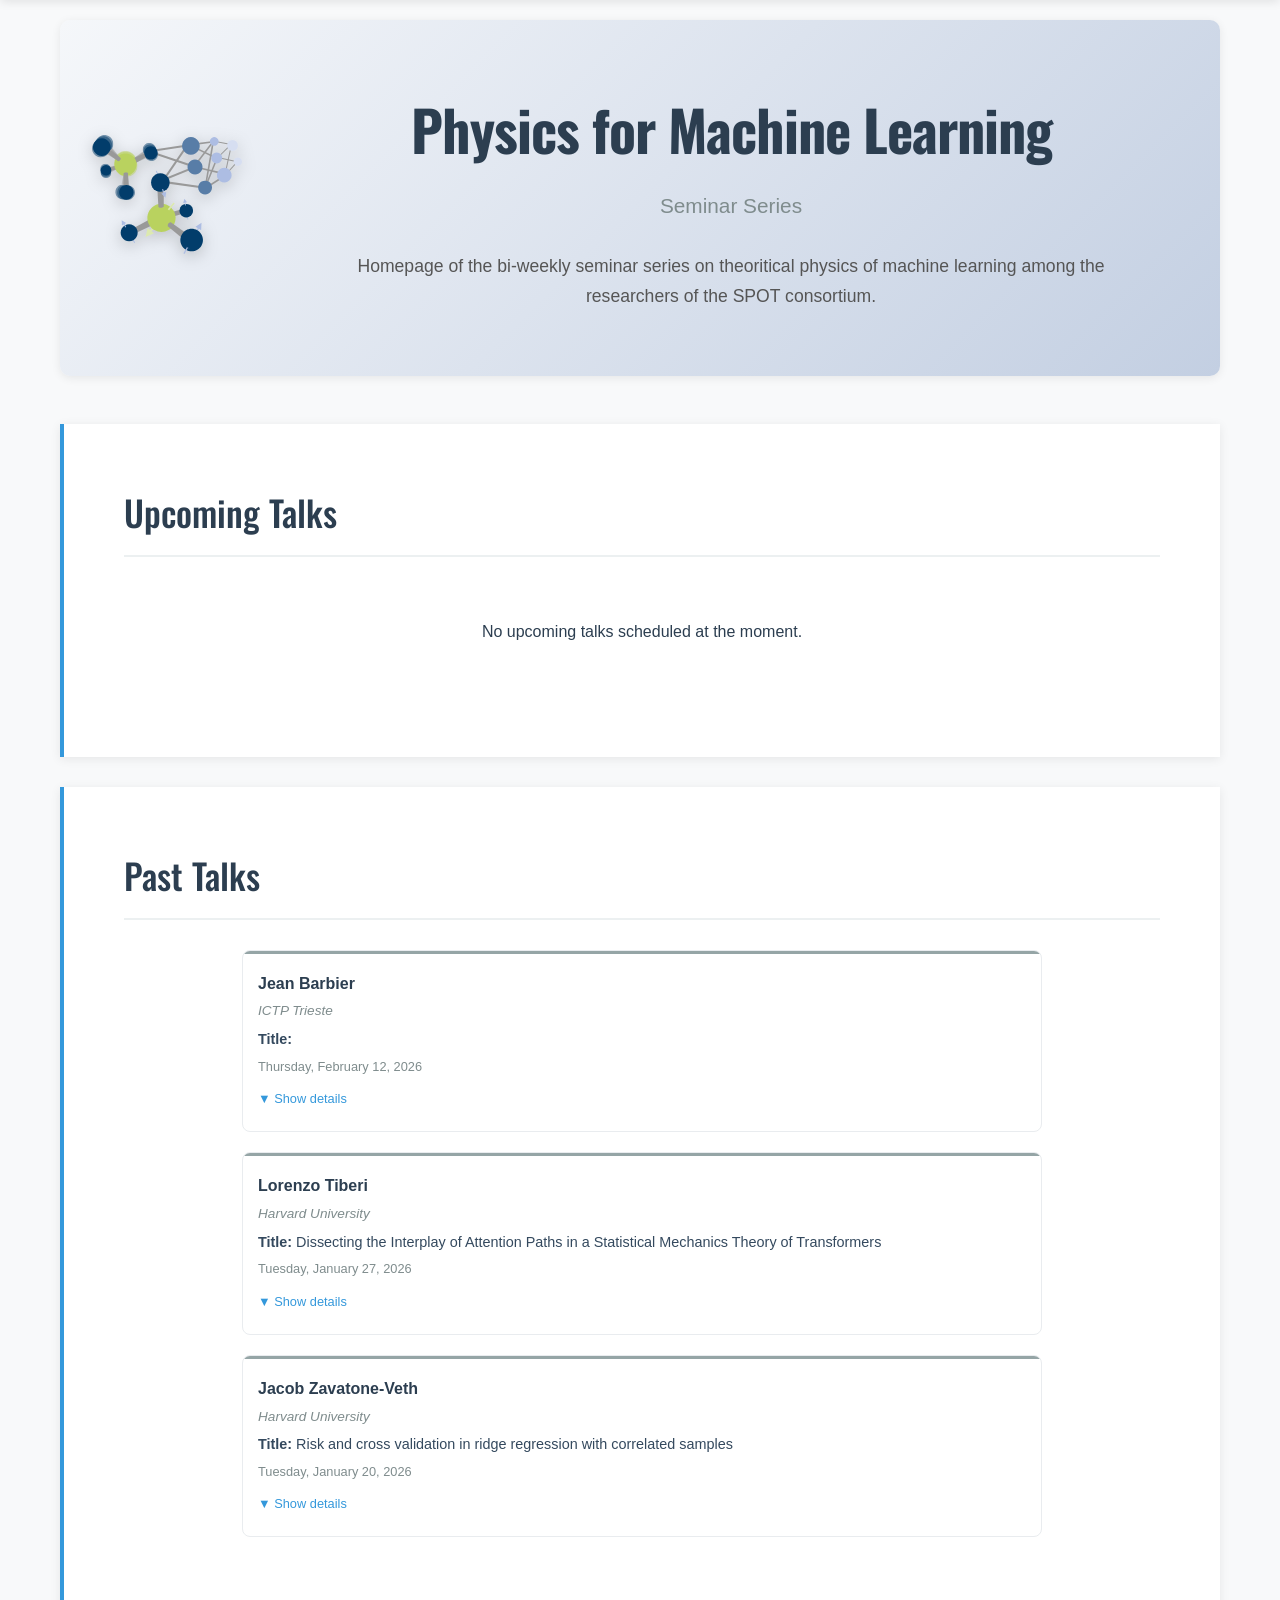
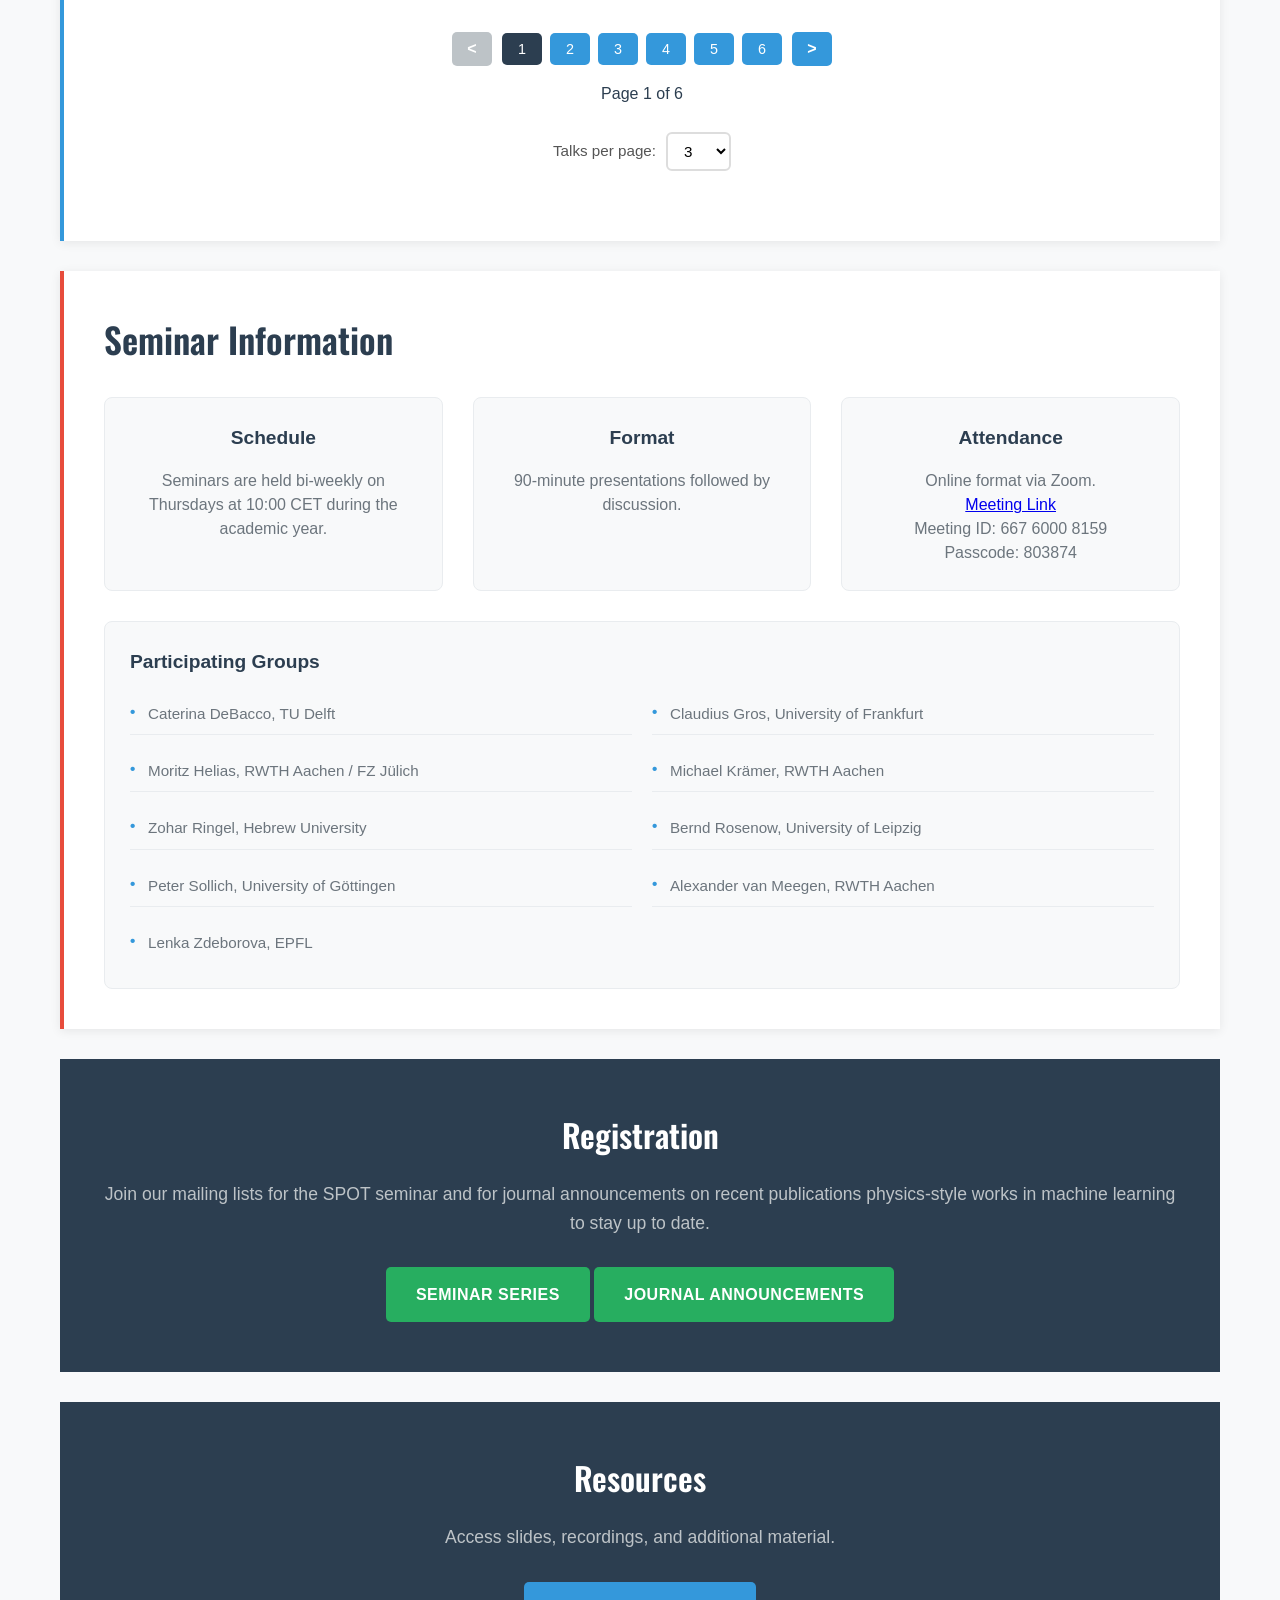
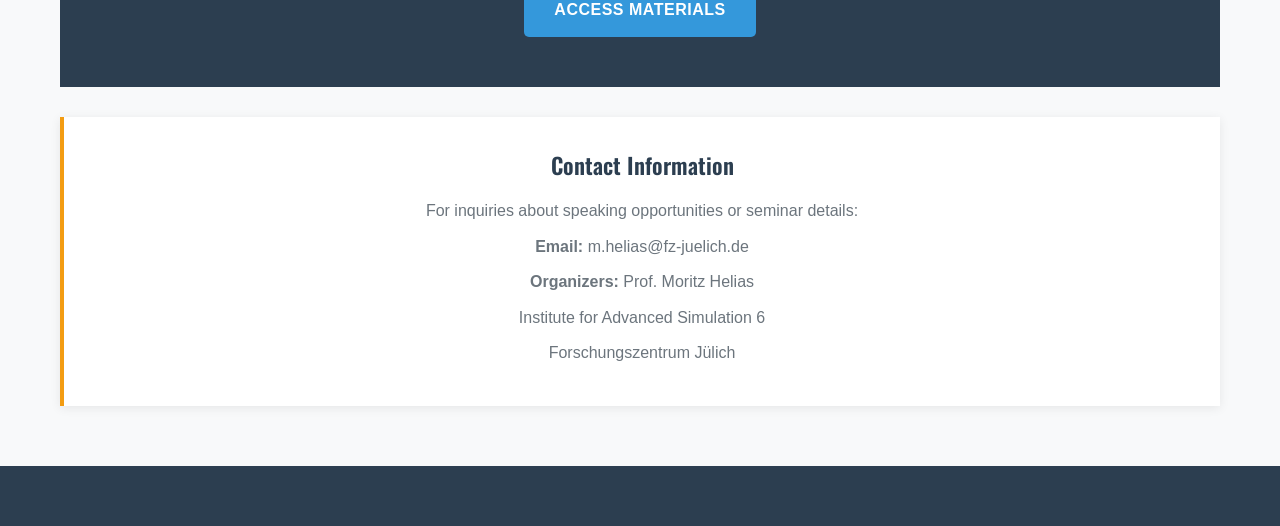
==== commit f02228af: "updated date" ====
--- a/index.html
+++ b/index.html
@@ -82,7 +82,7 @@
             <div class="info-grid">
                 <div class="info-card">
                     <h3>Schedule</h3>
-                    <p>Seminars are held bi-weekly on Tuesdays at 13:30 CET during the academic year.</p>
+                    <p>Seminars are held bi-weekly on Thursdays at 10:00 CET during the academic year.</p>
                 </div>
                 <div class="info-card">
                     <h3>Format</h3>
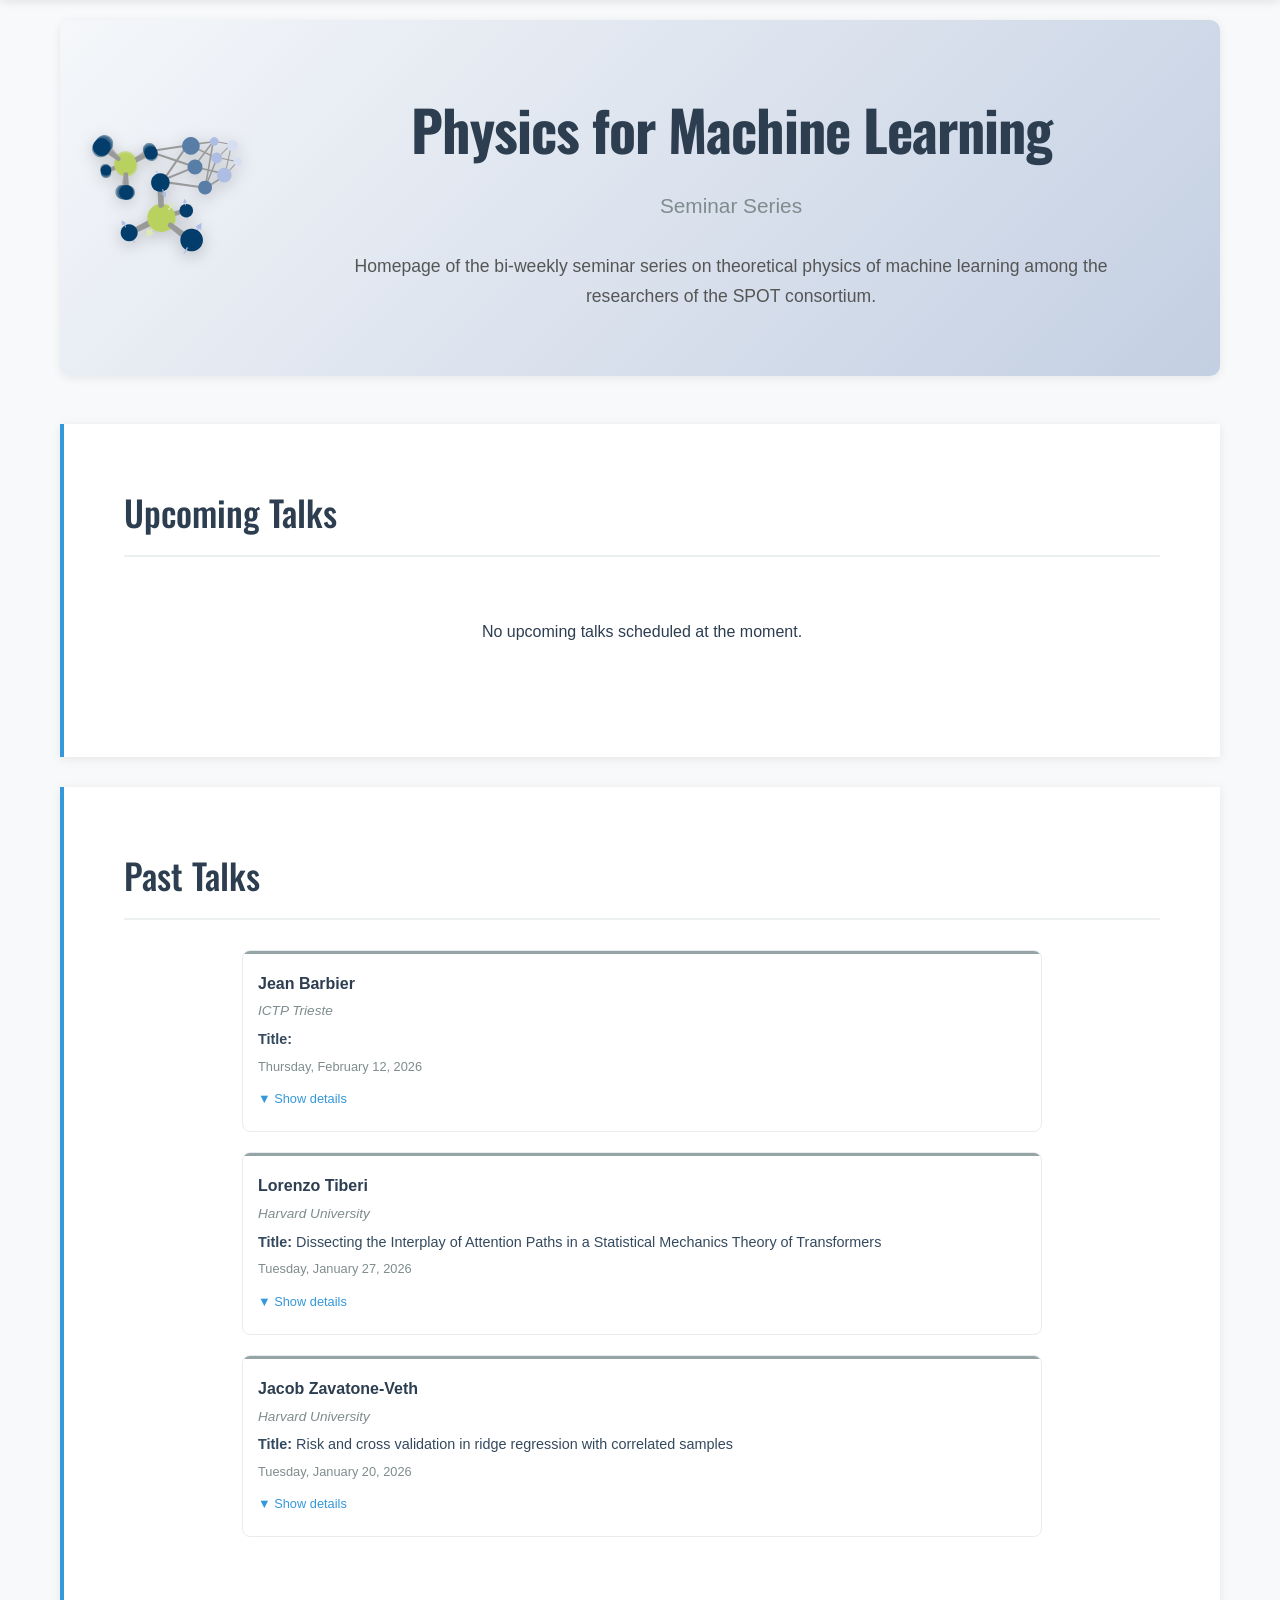
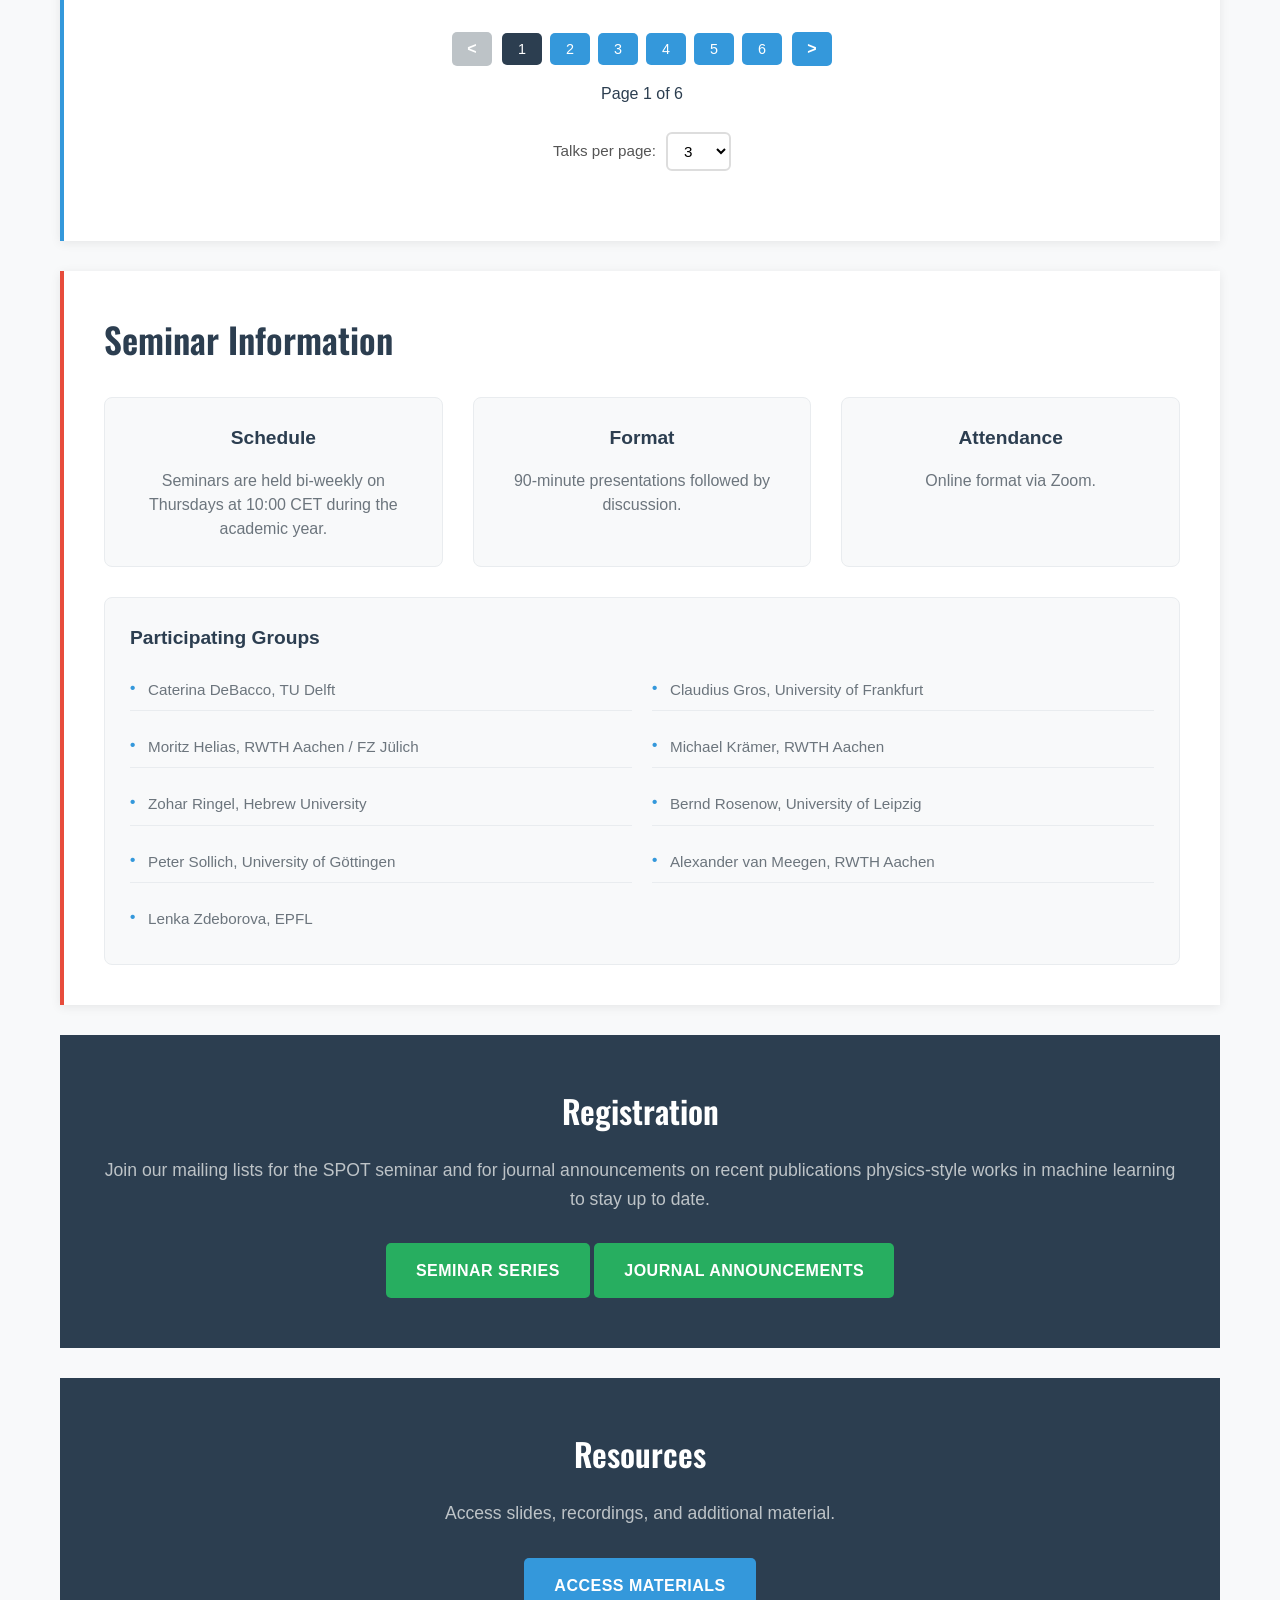
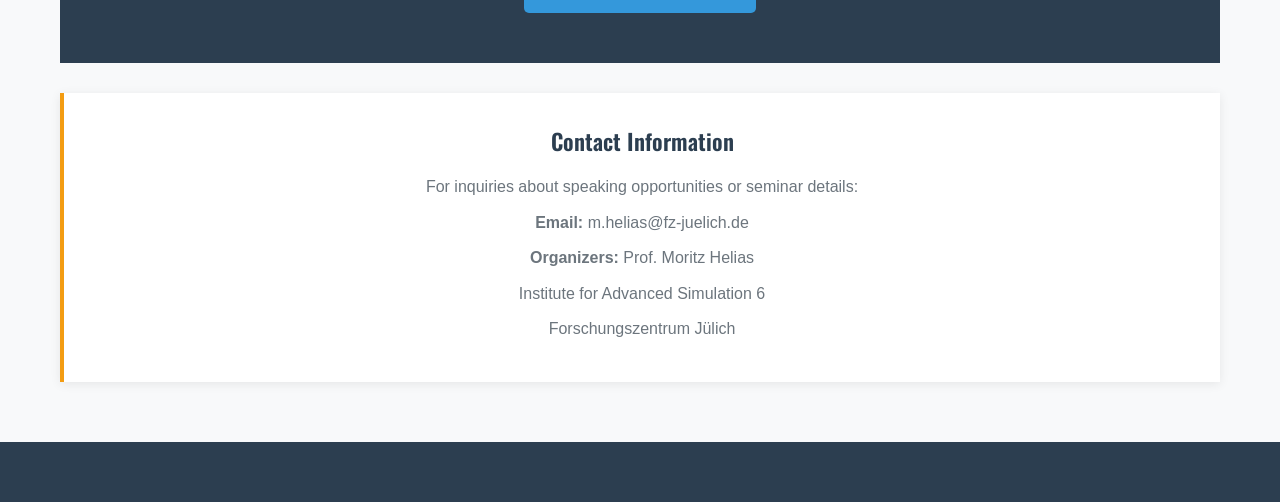
==== commit 2c53e8ea: "remove link" ====
--- a/index.html
+++ b/index.html
@@ -16,8 +16,8 @@
             <div class="nav-container">
                 <div class="nav-title">Physics for ML</div>
                 <div class="nav-links">
-                    <a href="#upcoming">Upcoming</a>
-                    <a href="#recent">Recent Speakers</a>
+                    <a href="#upcoming-speakers">Upcoming</a>
+                    <a href="#speakers">Past Talks</a>
                     <a href="#info">Information</a>
                     <a href="#contact">Contact</a>
                 </div>
@@ -30,7 +30,7 @@
                     <h1>Physics for Machine Learning</h1>
                     <p class="subtitle">Seminar Series</p>
                     <p class="description">
-                        Homepage of the bi-weekly seminar series on theoritical physics of machine learning among the researchers of the SPOT consortium.
+                        Homepage of the bi-weekly seminar series on theoretical physics of machine learning among the researchers of the SPOT consortium.
                     </p>
                 </div>
                 <div class="header-logo">
@@ -91,11 +91,6 @@
                 <div class="info-card">
                     <h3>Attendance</h3>
                     <p>Online format via Zoom.</p>
-                    <p>
-                        <a href="https://rwth.zoom-x.de/j/66760008159?pwd=QhBA6HcDCbcpNHRpUkxIQCwJ8zPXSe.1">Meeting Link</a>
-                    </p>
-                    <p>Meeting ID: 667 6000 8159</p>
-                    <p>Passcode: 803874</p>
                 </div>
                 <div class="info-card participating-groups-card">
                     <h3>Participating Groups</h3>
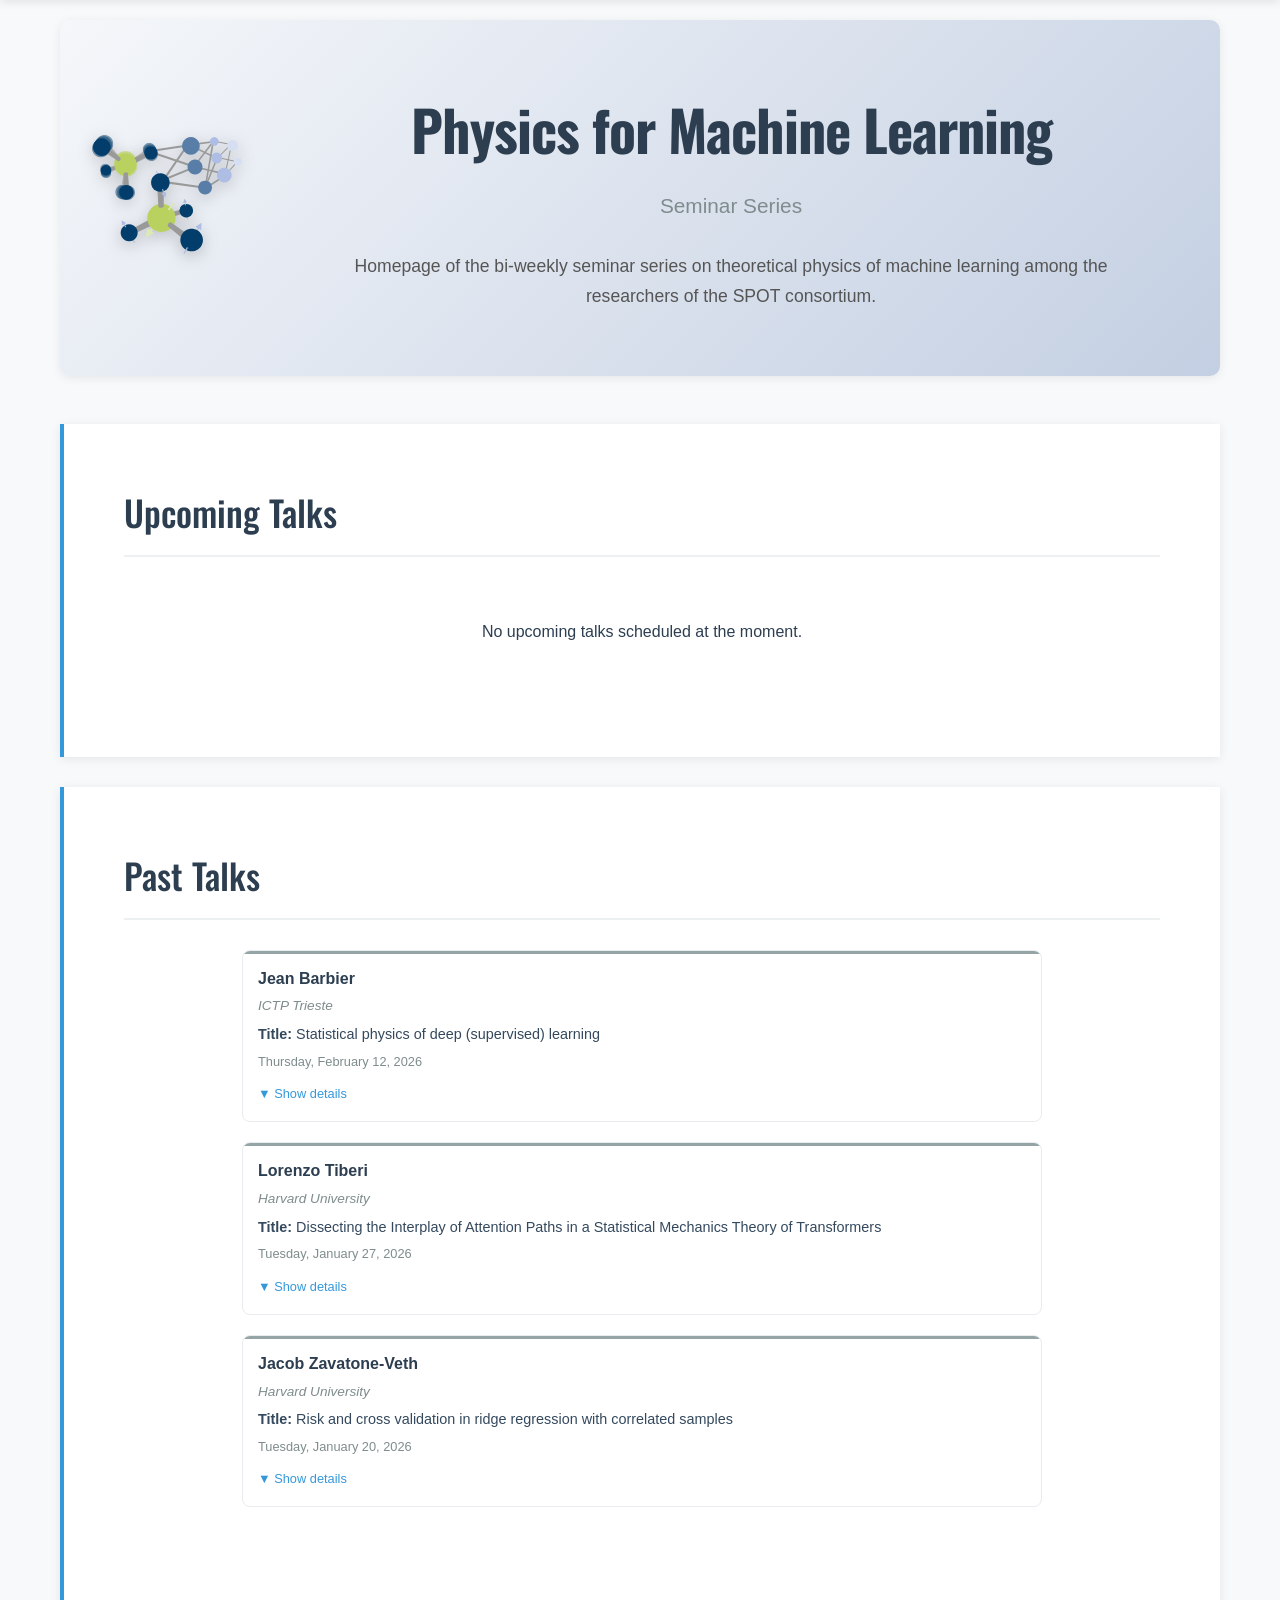
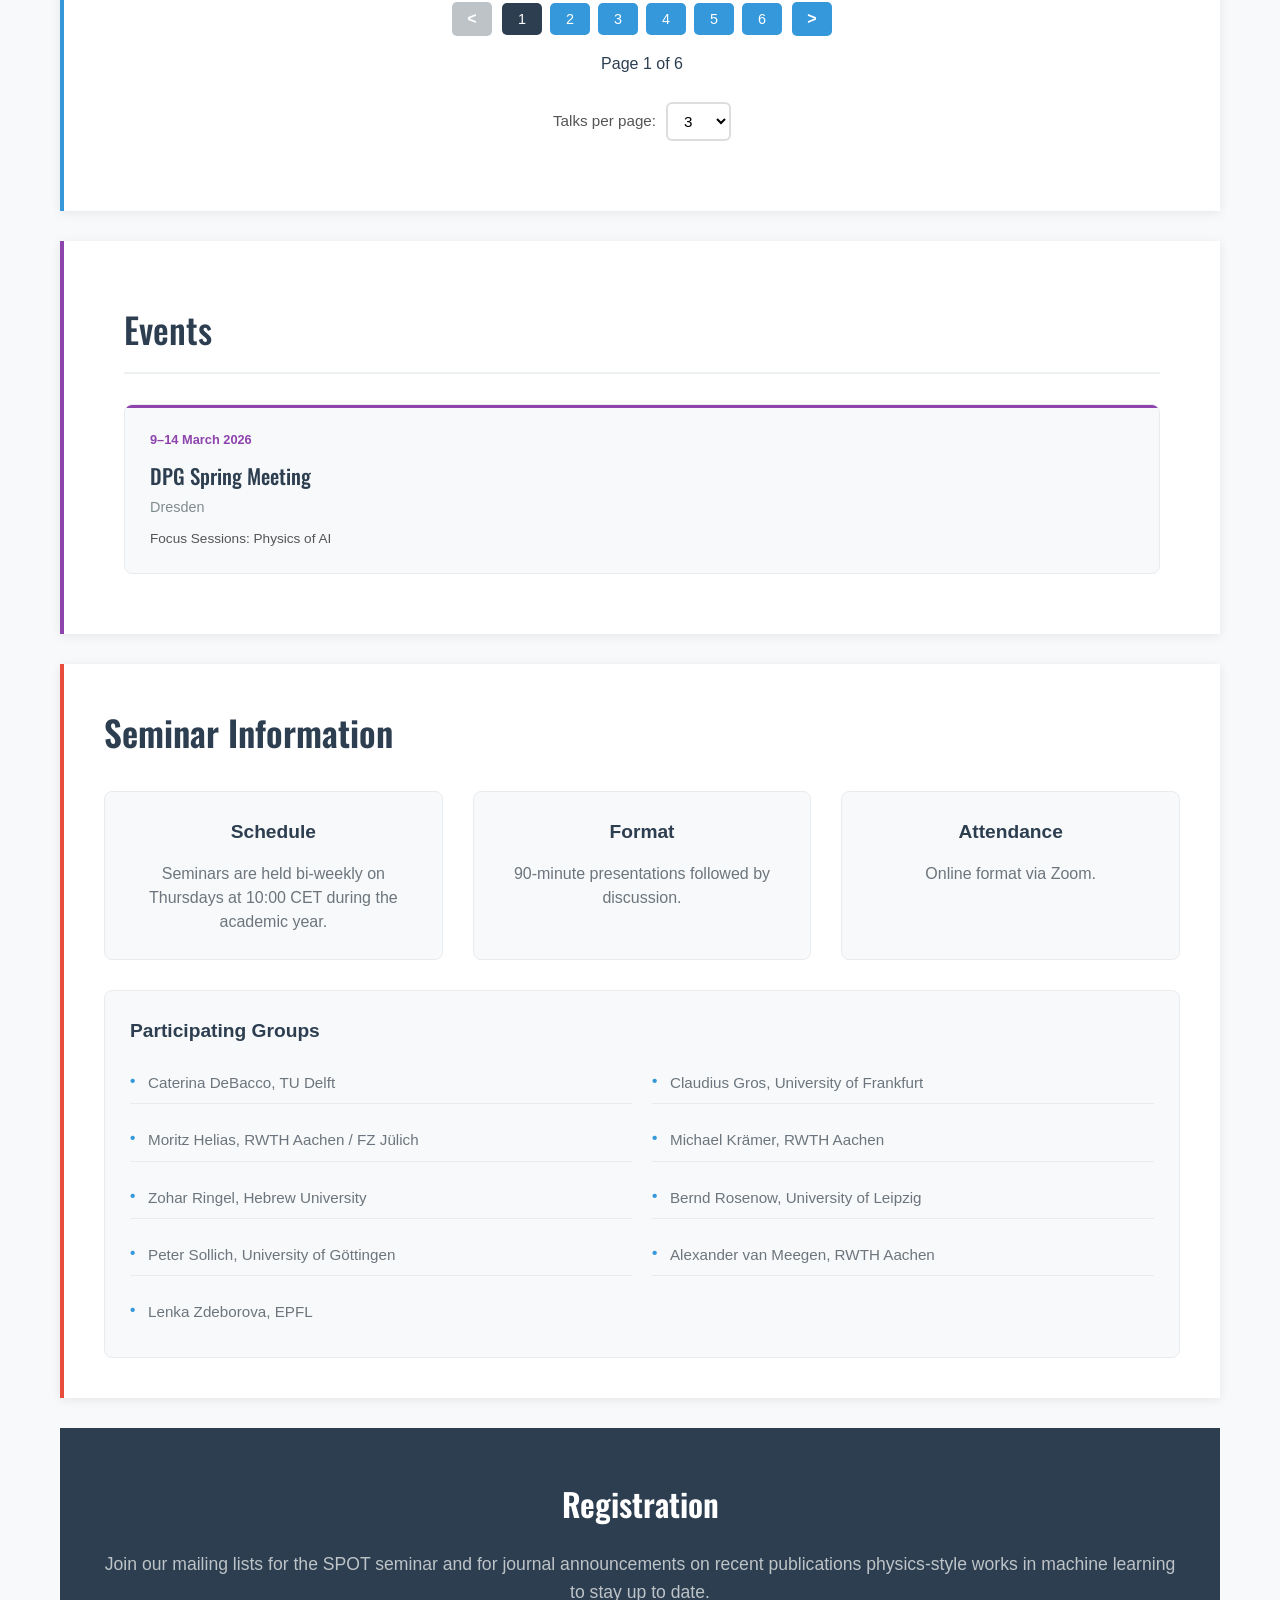
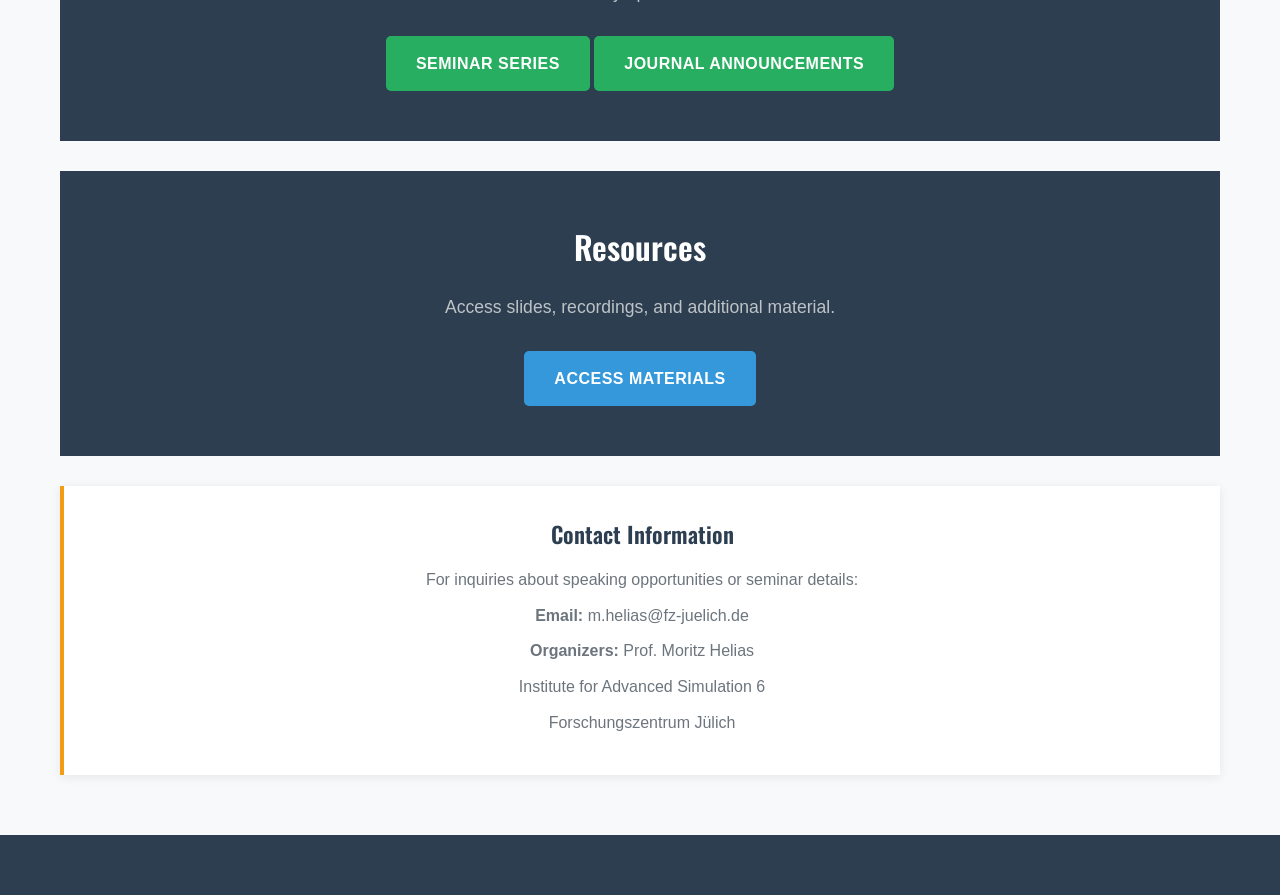
==== commit e3431114: "add events panel with DPG 2026" ====
--- a/index.html
+++ b/index.html
@@ -18,6 +18,7 @@
                 <div class="nav-links">
                     <a href="#upcoming-speakers">Upcoming</a>
                     <a href="#speakers">Past Talks</a>
+                    <a href="#events">Events</a>
                     <a href="#info">Information</a>
                     <a href="#contact">Contact</a>
                 </div>
@@ -73,6 +74,21 @@
                             </select>
                         </div>
                     </div>
+                </div>
+            </div>
+        </section>
+
+        <!-- Events Section -->
+        <section id="events" class="section events-section">
+            <div class="container">
+                <h2>Events</h2>
+                <div class="events-grid">
+                    <a href="dpg2026.html" class="event-card">
+                        <div class="event-card-date">9&ndash;14 March 2026</div>
+                        <div class="event-card-title">DPG Spring Meeting</div>
+                        <div class="event-card-location">Dresden</div>
+                        <div class="event-card-detail">Focus Sessions: Physics of AI</div>
+                    </a>
                 </div>
             </div>
         </section>
--- a/styles.css
+++ b/styles.css
@@ -235,7 +235,7 @@
     border: 1px solid #e9ecef;
     border-radius: 8px;
     padding: 15px;
-    transition: all 0.3s ease;
+    transition: box-shadow 0.3s ease;
     position: relative;
     overflow: hidden;
     margin-bottom: 20px;
@@ -243,7 +243,6 @@
 
 .speaker-card:hover {
     box-shadow: 0 5px 15px rgba(0, 0, 0, 0.08);
-    transform: translateY(-1px);
 }
 
 .speaker-card::before {
@@ -267,14 +266,13 @@
 
 .speaker-header {
     cursor: pointer;
-    padding: 5px 0;
+    padding: 5px;
+    margin: -5px;
+    border-radius: 5px;
 }
 
 .speaker-header:hover {
     background: #f8f9fa;
-    border-radius: 5px;
-    margin: -5px;
-    padding: 5px;
 }
 
 .speaker-name {
@@ -1042,3 +1040,69 @@
     font-weight: bold;
     user-select: none;
 }
+
+/* Events Section */
+.events-section {
+    border-left-color: #8e44ad;
+}
+
+.events-grid {
+    display: grid;
+    grid-template-columns: repeat(auto-fit, minmax(280px, 1fr));
+    gap: 20px;
+    margin-top: 20px;
+}
+
+.event-card {
+    display: block;
+    background: #f8f9fa;
+    border: 1px solid #e9ecef;
+    border-radius: 8px;
+    padding: 25px;
+    text-decoration: none;
+    position: relative;
+    overflow: hidden;
+    transition: box-shadow 0.3s ease, transform 0.2s ease;
+}
+
+.event-card::before {
+    content: '';
+    position: absolute;
+    top: 0;
+    left: 0;
+    right: 0;
+    height: 3px;
+    background: #8e44ad;
+}
+
+.event-card:hover {
+    box-shadow: 0 5px 20px rgba(0, 0, 0, 0.1);
+    transform: translateY(-2px);
+}
+
+.event-card-date {
+    font-size: 0.8rem;
+    font-weight: 600;
+    color: #8e44ad;
+    margin-bottom: 8px;
+}
+
+.event-card-title {
+    font-family: "Oswald", sans-serif;
+    font-size: 1.3rem;
+    font-weight: 500;
+    color: #2c3e50;
+    margin-bottom: 4px;
+}
+
+.event-card-location {
+    color: #7f8c8d;
+    font-size: 0.9rem;
+    margin-bottom: 10px;
+}
+
+.event-card-detail {
+    color: #555;
+    font-size: 0.85rem;
+    line-height: 1.4;
+}
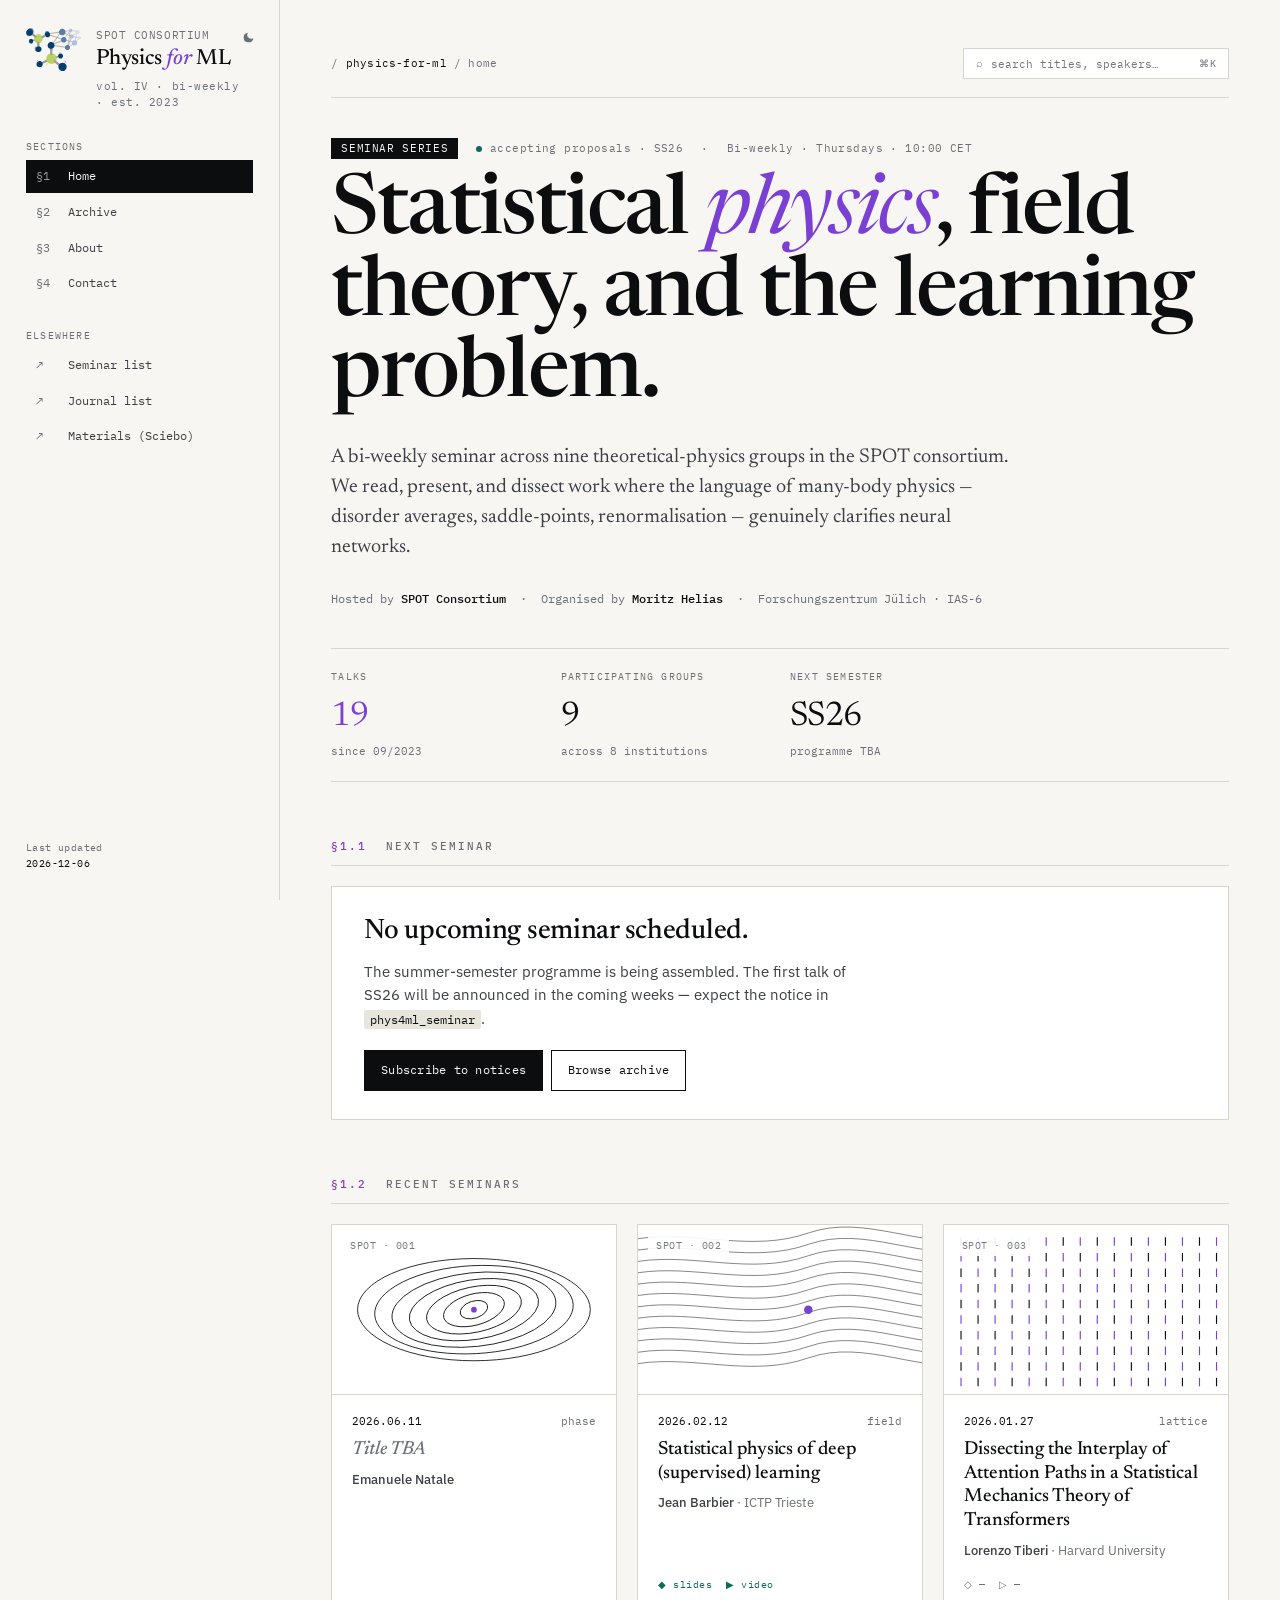
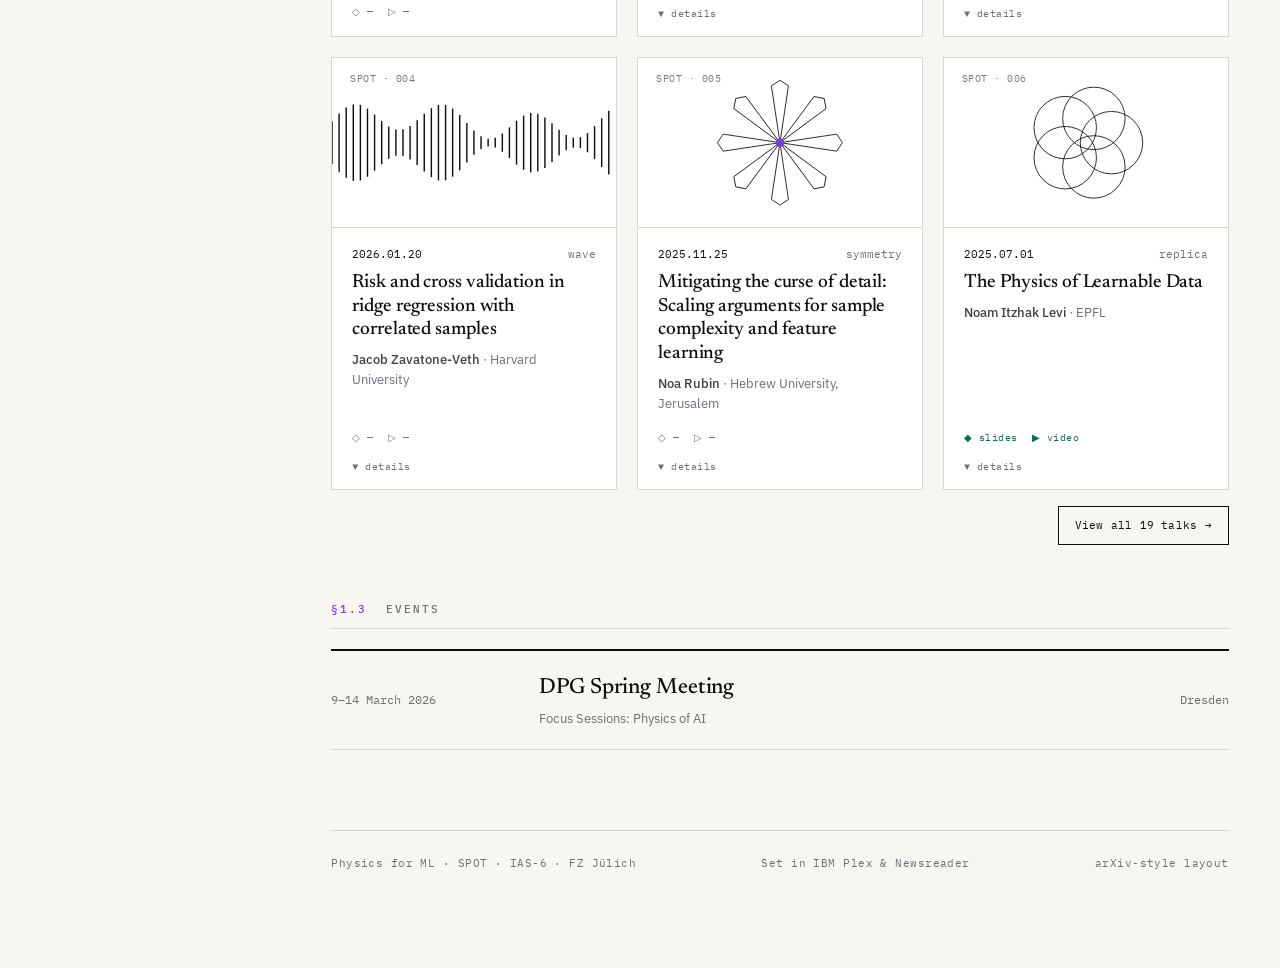
==== commit 4eda5738: "changed to new design" ====
--- a/index.html
+++ b/index.html
@@ -1,168 +1,324 @@
 <!DOCTYPE html>
 <html lang="en">
 <head>
-    <meta charset="UTF-8">
-    <meta name="viewport" content="width=device-width, initial-scale=1.0">
-    <title>Physics for Machine Learning Seminar Series</title>
-    <link rel="preconnect" href="https://fonts.googleapis.com">
-    <link rel="preconnect" href="https://fonts.gstatic.com" crossorigin>
-    <link href="https://fonts.googleapis.com/css2?family=Oswald:wght@200..700&display=swap" rel="stylesheet">
-    <link rel="stylesheet" href="styles.css">
+  <meta charset="UTF-8" />
+  <meta name="viewport" content="width=device-width, initial-scale=1.0" />
+  <title>Physics for Machine Learning — Seminar Series</title>
+  <link rel="preconnect" href="https://fonts.googleapis.com" />
+  <link rel="preconnect" href="https://fonts.gstatic.com" crossorigin />
+  <link href="https://fonts.googleapis.com/css2?family=IBM+Plex+Mono:wght@400;500;600&family=IBM+Plex+Sans:wght@300;400;500;600;700&family=Newsreader:ital,wght@0,400;0,500;0,600;1,400&display=swap" rel="stylesheet" />
+  <link rel="stylesheet" href="styles.css" />
 </head>
 <body>
-    <div class="container">
-        <!-- Sticky Navigation -->
-        <nav class="sticky-nav" id="stickyNav">
-            <div class="nav-container">
-                <div class="nav-title">Physics for ML</div>
-                <div class="nav-links">
-                    <a href="#upcoming-speakers">Upcoming</a>
-                    <a href="#speakers">Past Talks</a>
-                    <a href="#events">Events</a>
-                    <a href="#info">Information</a>
-                    <a href="#contact">Contact</a>
-                </div>
-            </div>
-        </nav>
-
-        <header>
-            <div class="header-content">
-                <div class="header-text">
-                    <h1>Physics for Machine Learning</h1>
-                    <p class="subtitle">Seminar Series</p>
-                    <p class="description">
-                        Homepage of the bi-weekly seminar series on theoretical physics of machine learning among the researchers of the SPOT consortium.
-                    </p>
-                </div>
-                <div class="header-logo">
-                    <img src="logo_sketch_colored.svg" alt="Physics for ML Logo" class="logo">
-                </div>
-            </div>
-        </header>
-
-        <!-- Upcoming Speakers Section -->
-        <section id="upcoming-speakers" class="section">
-            <div class="container">
-                <h2>Upcoming Talks</h2>
-                <div class="speaker-grid upcoming">
-                    <div class="pagination-container"></div>
-                </div>
-            </div>
-        </section>
-
-        <!-- Past Speakers Section -->
-        <section id="speakers" class="section">
-            <div class="container">
-                <h2>Past Talks</h2>
-                <div class="speaker-grid chronological">
-                    <div class="pagination-container">
-                        <div id="paginationControls">
-                            <button id="prevBtn" onclick="changePage(-1)">&lt;</button>
-                            <div id="pageButtons"></div>
-                            <button id="nextBtn" onclick="changePage(1)">&gt;</button>
-                        </div>
-                        <div id="paginationInfo">
-                            Page <span id="currentPageInfo">1</span> of <span id="totalPagesInfo">1</span>
-                        </div>
-                        <div class="pagination-controls">
-                            <label for="perPageSelect">Talks per page:</label>
-                            <select id="perPageSelect" onchange="changePerPage()">
-                                <option value="3">3</option>
-                                <option value="5">5</option>
-                                <option value="10">10</option>
-                                <option value="all">All</option>
-                            </select>
-                        </div>
-                    </div>
-                </div>
-            </div>
-        </section>
-
-        <!-- Events Section -->
-        <section id="events" class="section events-section">
-            <div class="container">
-                <h2>Events</h2>
-                <div class="events-grid">
-                    <a href="dpg2026.html" class="event-card">
-                        <div class="event-card-date">9&ndash;14 March 2026</div>
-                        <div class="event-card-title">DPG Spring Meeting</div>
-                        <div class="event-card-location">Dresden</div>
-                        <div class="event-card-detail">Focus Sessions: Physics of AI</div>
-                    </a>
-                </div>
-            </div>
-        </section>
-
-        <div class="info-section" id="info">
-            <h2>Seminar Information</h2>
-            <div class="info-grid">
-                <div class="info-card">
-                    <h3>Schedule</h3>
-                    <p>Seminars are held bi-weekly on Thursdays at 10:00 CET during the academic year.</p>
-                </div>
-                <div class="info-card">
-                    <h3>Format</h3>
-                    <p>90-minute presentations followed by discussion.</p>
-                </div>
-                <div class="info-card">
-                    <h3>Attendance</h3>
-                    <p>Online format via Zoom.</p>
-                </div>
-                <div class="info-card participating-groups-card">
-                    <h3>Participating Groups</h3>
-                    <ul class="participating-groups">
-                        <li><a href="https://www.nas.ewi.tudelft.nl/" target="_blank">Caterina DeBacco, TU Delft</a></li>
-                        <li><a href="https://itp.uni-frankfurt.de/~gros/#physicsAI" target="_blank">Claudius Gros, University of Frankfurt</a></li>
-                        <li><a href="https://www.fz-juelich.de/en/ias/ias-6/forschung/theory-of-multi-scale-neuronal-networks" target="_blank">Moritz Helias, RWTH Aachen / FZ Jülich</a></li>
-                        <li><a href="https://www.particle-theory.rwth-aachen.de/cms/Particle-Theory/Forschung/~gfhu/Gruppe-Kraemer/lidx/1" target="_blank">Michael Krämer, RWTH Aachen</a></li>
-                        <li><a href="https://phys.huji.ac.il/contacts/ringel_zohar" target="_blank">Zohar Ringel, Hebrew University</a></li>
-                        <li><a href="https://home.uni-leipzig.de/rosenow/Bernd_Rosenow/Welcome.html" target="_blank">Bernd Rosenow, University of Leipzig</a></li>
-                        <li><a href="https://www.uni-goettingen.de/de/588919.html" target="_blank">Peter Sollich, University of Göttingen</a></li>
-                        <li><a target="_blank">Alexander van Meegen, RWTH Aachen</a></li>
-                        <li><a href="https://people.epfl.ch/lenka.zdeborova?lang=en" target="_blank">Lenka Zdeborova, EPFL</a></li>
-                    </ul>
-                </div>
-            </div>
-        </div>
-
-        <div class="cta-section">
-            <h2>Registration</h2>
-            <p>Join our mailing lists for the SPOT seminar and for journal announcements on recent publications physics-style works in machine learning to stay up to date.</p>
-            <div>
-                <a target="_blank" rel="noopener noreferrer" href="https://lists.fz-juelich.de/postorius/lists/phys4ml_seminar.lists.fz-juelich.de/" class="btn btn-secondary">
-                    Seminar Series
-                </a>
-                <a target="_blank" rel="noopener noreferrer" href="https://lists.fz-juelich.de/postorius/lists/phys4ml.lists.fz-juelich.de/" class="btn btn-secondary">
-                    Journal Announcements
-                </a>
-            </div>
-        </div>
-        <div class="cta-section">
-            <h2>Resources</h2>
-            <p>Access slides, recordings, and additional material.</p>
-            <div class="cta-buttons">
-                <a target="_blank" rel="noopener noreferrer" href="https://fz-juelich.sciebo.de/s/c3z3A4696lgIlz5#/" class="btn" >
-                    Access Materials
-                </a>
-            </div>
-        </div>
-
-        <div class="contact-info" id="contact">
-            <h3>Contact Information</h3>
-            <p>For inquiries about speaking opportunities or seminar details:</p>
-            <p><strong>Email:</strong> m.helias@fz-juelich.de</p>
-            <p><strong>Organizers:</strong> Prof. Moritz Helias</p>
-            <p>Institute for Advanced Simulation 6</p>
-            <p>Forschungszentrum Jülich</p>
-        </div>
-    </div>
-
-    <footer>
-       
-    </footer>
-    
-    <script src="speakers-data.js"></script>
-    <script src="script.js"></script>
+<div class="frame">
+
+  <!-- ===== SIDEBAR ===== -->
+  <aside class="side">
+    <div class="brand-row">
+      <img class="brand-logo" src="logo_sketch_colored.svg" alt="SPOT" />
+      <div class="brand">
+        <div class="dim">SPOT CONSORTIUM</div>
+        <div class="brand-title">Physics <em>for</em> ML</div>
+        <div class="dim v">vol. IV · bi-weekly · est. 2023</div>
+      </div>
+      <button class="theme-switch" id="themeToggle" title="Toggle theme" aria-label="Toggle theme">
+        <!-- icon injected by JS -->
+      </button>
+    </div>
+
+    <div>
+      <div class="side-nav-section">Sections</div>
+      <nav class="side-nav" id="sectionNav">
+        <a href="#/home" data-page="home" class="active">
+          <span class="hash">§1</span><span>Home</span>
+        </a>
+        <a href="#/archive" data-page="archive">
+          <span class="hash">§2</span><span>Archive</span>
+        </a>
+        <a href="#/about" data-page="about">
+          <span class="hash">§3</span><span>About</span>
+        </a>
+        <a href="#/contact" data-page="contact">
+          <span class="hash">§4</span><span>Contact</span>
+        </a>
+      </nav>
+    </div>
+
+    <div>
+      <div class="side-nav-section">Elsewhere</div>
+      <nav class="side-nav">
+        <a href="https://lists.fz-juelich.de/postorius/lists/phys4ml_seminar.lists.fz-juelich.de/" target="_blank" rel="noopener">
+          <span class="hash">↗</span><span>Seminar list</span>
+        </a>
+        <a href="https://lists.fz-juelich.de/postorius/lists/phys4ml.lists.fz-juelich.de/" target="_blank" rel="noopener">
+          <span class="hash">↗</span><span>Journal list</span>
+        </a>
+        <a href="https://fz-juelich.sciebo.de/s/c3z3A4696lgIlz5#/" target="_blank" rel="noopener">
+          <span class="hash">↗</span><span>Materials (Sciebo)</span>
+        </a>
+      </nav>
+    </div>
+
+    <div class="side-foot">
+      Last updated<br />
+      <span id="lastUpdated" style="color:var(--ink)"></span>
+    </div>
+  </aside>
+
+  <!-- ===== PAGES ===== -->
+  <div id="content">
+
+    <!-- ── HOME ── -->
+    <div class="page active" id="page-home">
+      <main>
+        <div class="topbar">
+          <div class="crumbs">/ <span>physics-for-ml</span> / home</div>
+          <div class="search">
+            <span>⌕</span>
+            <input id="topbarSearch" placeholder="search titles, speakers…" />
+            <span style="font-size:10px;color:var(--ink-3)">⌘K</span>
+          </div>
+        </div>
+
+        <div class="hero-head">
+          <span class="tag">SEMINAR SERIES</span>
+          <span><span class="dot"></span> accepting proposals · SS26</span>
+          <span>·</span>
+          <span>Bi-weekly · Thursdays · 10:00 CET</span>
+        </div>
+        <h1 class="title">Statistical <em>physics</em>, field theory, and the learning problem.</h1>
+        <p class="hero-abstract">
+          A bi-weekly seminar across nine theoretical-physics groups in the SPOT consortium. We read, present, and dissect work where the language of many-body physics — disorder averages, saddle-points, renormalisation — genuinely clarifies neural networks.
+        </p>
+        <div class="authors">
+          <span>Hosted by <b>SPOT Consortium</b></span>
+          <span>·</span>
+          <span>Organised by <b>Moritz Helias</b></span>
+          <span>·</span>
+          <span>Forschungszentrum Jülich · IAS-6</span>
+        </div>
+
+        <div class="stats">
+          <div class="stat">
+            <div class="k">Talks</div>
+            <div class="v"><em id="statTalks">—</em></div>
+            <div class="u">since 09/2023</div>
+          </div>
+          <div class="stat">
+            <div class="k">Participating groups</div>
+            <div class="v">9</div>
+            <div class="u">across 8 institutions</div>
+          </div>
+          <div class="stat">
+            <div class="k">Next semester</div>
+            <div class="v">SS26</div>
+            <div class="u">programme TBA</div>
+          </div>
+        </div>
+
+        <h2 class="sec"><span class="num">§1.1</span> Next seminar</h2>
+        <div id="home-next-seminar"></div>
+
+        <h2 class="sec"><span class="num">§1.2</span> Recent seminars</h2>
+        <div class="talks" id="home-recent-talks"></div>
+        <div style="text-align:right;margin-top:16px">
+          <a class="btn ghost" href="#/archive" id="viewAllBtn" style="font-size:11px">View all talks →</a>
+        </div>
+
+        <h2 class="sec" style="margin-top:calc(56px * var(--density))"><span class="num">§1.3</span> Events</h2>
+        <a class="event-row" href="dpg2026.html">
+          <span>9–14 March 2026</span>
+          <div>
+            <h4>DPG Spring Meeting</h4>
+            <div class="note">Focus Sessions: Physics of AI</div>
+          </div>
+          <span>Dresden</span>
+        </a>
+
+        <div class="sheet-foot">
+          <span>Physics for ML · SPOT · IAS-6 · FZ Jülich</span>
+          <span>Set in IBM Plex &amp; Newsreader</span>
+          <span>arXiv-style layout</span>
+        </div>
+      </main>
+    </div>
+
+    <!-- ── ARCHIVE ── -->
+    <div class="page" id="page-archive">
+      <main>
+        <div class="topbar">
+          <div class="crumbs">/ <span>physics-for-ml</span> / archive</div>
+          <div class="search">
+            <span>⌕</span>
+            <input placeholder="search titles, speakers…" />
+            <span style="font-size:10px;color:var(--ink-3)">⌘K</span>
+          </div>
+        </div>
+
+        <h1 class="title">The <em>archive</em>.</h1>
+        <p class="hero-abstract">Every seminar delivered since the series began. Search by keyword or speaker name, and follow links to slides and recordings.</p>
+
+        <div class="archive-controls">
+          <input type="text" id="archiveSearch" placeholder="search: 'DMFT', 'Zdeborová', 'diffusion'…" />
+          <select id="archiveSort">
+            <option value="new">newest first</option>
+            <option value="speaker">by speaker</option>
+          </select>
+        </div>
+
+        <div class="archive-count" id="archiveCount"></div>
+        <div class="talks" id="archive-talks"></div>
+
+        <div class="pagination" id="archivePagination"></div>
+        <div class="pagination-meta" id="archivePaginationMeta"></div>
+
+        <div class="sheet-foot">
+          <span>Physics for ML · SPOT · IAS-6 · FZ Jülich</span>
+          <span>Set in IBM Plex &amp; Newsreader</span>
+          <span>arXiv-style layout</span>
+        </div>
+      </main>
+    </div>
+
+    <!-- ── ABOUT ── -->
+    <div class="page" id="page-about">
+      <main>
+        <div class="topbar">
+          <div class="crumbs">/ <span>physics-for-ml</span> / about</div>
+          <div class="search">
+            <span>⌕</span>
+            <input placeholder="search titles, speakers…" />
+            <span style="font-size:10px;color:var(--ink-3)">⌘K</span>
+          </div>
+        </div>
+
+        <h1 class="title">About the <em>series</em>.</h1>
+
+        <div class="prose" style="margin-top:32px">
+          <h2>§3.1 &nbsp; Scope</h2>
+          <p>
+            Physics for Machine Learning is a bi-weekly seminar hosted by the SPOT consortium. The focus is narrow by design: we look at machine learning through the lens of theoretical physics — mean-field theory, replica calculations, random-matrix spectra, field-theoretic perturbation — and at physics through the lens of modern learning systems.
+          </p>
+          <div class="callout">
+            The aim is not to apply ML to physics. It is to make ML itself a proper object of physical study.
+          </div>
+          <h2>§3.2 &nbsp; Format</h2>
+          <p>
+            Ninety minutes on Zoom. The first sixty are presentation; the remaining thirty are open discussion, and we protect that latter half. Talks are recorded when speakers allow; slides are archived on the shared Sciebo drive.
+          </p>
+          <p>
+            Seminars are held bi-weekly on Thursdays at 10:00 CET during the academic year.
+          </p>
+          <h2>§3.3 &nbsp; Consortium</h2>
+          <p>Participating groups, by institution:</p>
+        </div>
+
+        <div class="consortium">
+          <div>
+            <div class="who"><b><a href="https://www.nas.ewi.tudelft.nl/" target="_blank">Caterina De Bacco</a></b><span>TU Delft</span></div>
+            <div class="n">01</div>
+          </div>
+          <div>
+            <div class="who"><b><a href="https://itp.uni-frankfurt.de/~gros/#physicsAI" target="_blank">Claudius Gros</a></b><span>University of Frankfurt</span></div>
+            <div class="n">02</div>
+          </div>
+          <div>
+            <div class="who"><b><a href="https://www.fz-juelich.de/en/ias/ias-6/forschung/theory-of-multi-scale-neuronal-networks" target="_blank">Moritz Helias</a></b><span>RWTH Aachen / FZ Jülich</span></div>
+            <div class="n">03</div>
+          </div>
+          <div>
+            <div class="who"><b><a href="https://www.particle-theory.rwth-aachen.de/cms/Particle-Theory/Forschung/~gfhu/Gruppe-Kraemer/lidx/1" target="_blank">Michael Krämer</a></b><span>RWTH Aachen</span></div>
+            <div class="n">04</div>
+          </div>
+          <div>
+            <div class="who"><b><a href="https://phys.huji.ac.il/contacts/ringel_zohar" target="_blank">Zohar Ringel</a></b><span>Hebrew University</span></div>
+            <div class="n">05</div>
+          </div>
+          <div>
+            <div class="who"><b><a href="https://home.uni-leipzig.de/rosenow/Bernd_Rosenow/Welcome.html" target="_blank">Bernd Rosenow</a></b><span>University of Leipzig</span></div>
+            <div class="n">06</div>
+          </div>
+          <div>
+            <div class="who"><b><a href="https://www.uni-goettingen.de/de/588919.html" target="_blank">Peter Sollich</a></b><span>University of Göttingen</span></div>
+            <div class="n">07</div>
+          </div>
+          <div>
+            <div class="who"><b>Alexander van Meegen</b><span>RWTH Aachen</span></div>
+            <div class="n">08</div>
+          </div>
+          <div>
+            <div class="who"><b><a href="https://people.epfl.ch/lenka.zdeborova?lang=en" target="_blank">Lenka Zdeborová</a></b><span>EPFL</span></div>
+            <div class="n">09</div>
+          </div>
+        </div>
+
+        <div class="sheet-foot">
+          <span>Physics for ML · SPOT · IAS-6 · FZ Jülich</span>
+          <span>Set in IBM Plex &amp; Newsreader</span>
+          <span>arXiv-style layout</span>
+        </div>
+      </main>
+    </div>
+
+    <!-- ── CONTACT ── -->
+    <div class="page" id="page-contact">
+      <main>
+        <div class="topbar">
+          <div class="crumbs">/ <span>physics-for-ml</span> / contact</div>
+          <div class="search">
+            <span>⌕</span>
+            <input placeholder="search titles, speakers…" />
+            <span style="font-size:10px;color:var(--ink-3)">⌘K</span>
+          </div>
+        </div>
+
+        <h1 class="title"><em>Correspondence.</em></h1>
+        <p class="hero-abstract">Proposals, questions, and mailing-list requests are welcome. We reply within a week or two during term.</p>
+
+        <div class="contact-grid">
+          <div>
+            <div class="label">Organiser</div>
+            <div class="big">Prof. Moritz Helias</div>
+            <p>Institute for Advanced Simulation 6<br />Forschungszentrum Jülich</p>
+          </div>
+          <div>
+            <div class="label">Correspondence</div>
+            <div class="big"><a href="mailto:m.helias@fz-juelich.de">m.helias@fz-juelich.de</a></div>
+            <p>Subject line <code>[phys4ml]</code> helps us route quickly.</p>
+          </div>
+          <div>
+            <div class="label">Slides &amp; recordings</div>
+            <div class="big"><a href="https://fz-juelich.sciebo.de/s/c3z3A4696lgIlz5#/" target="_blank" rel="noopener">Sciebo drive →</a></div>
+            <p>Requires the password circulated on the mailing list.</p>
+          </div>
+          <div>
+            <div class="label">Propose a talk</div>
+            <div class="big">Send a title &amp; short abstract.</div>
+            <p>Include <i>availability Thu 10:00 CET</i> and relevant arXiv IDs.</p>
+          </div>
+        </div>
+
+        <h2 class="sec" style="margin-top:calc(64px * var(--density))"><span class="num">§4.1</span> Mailing lists</h2>
+        <p style="font-family:var(--serif);font-size:18px;max-width:56ch;color:var(--ink-2);margin-bottom:0">
+          Two distinct lists. The seminar list carries only seminar notices; the journal list carries weekly paper announcements from the consortium.
+        </p>
+        <div style="margin-top:20px;display:flex;gap:10px;flex-wrap:wrap">
+          <a class="btn" href="https://lists.fz-juelich.de/postorius/lists/phys4ml_seminar.lists.fz-juelich.de/" target="_blank" rel="noopener">Subscribe to phys4ml_seminar</a>
+          <a class="btn ghost" href="https://lists.fz-juelich.de/postorius/lists/phys4ml.lists.fz-juelich.de/" target="_blank" rel="noopener">Journal announcements</a>
+        </div>
+
+        <div class="sheet-foot">
+          <span>Physics for ML · SPOT · IAS-6 · FZ Jülich</span>
+          <span>Set in IBM Plex &amp; Newsreader</span>
+          <span>arXiv-style layout</span>
+        </div>
+      </main>
+    </div>
+
+  </div><!-- #content -->
+</div><!-- .frame -->
+
+<script src="speakers-data.js"></script>
+<script src="script.js"></script>
 </body>
 </html>
-
--- a/styles.css
+++ b/styles.css
@@ -1,1108 +1,1044 @@
-* {
-    margin: 0;
-    padding: 0;
-    box-sizing: border-box;
-}
-
-body {
-    font-family: Helvetica, sans-serif;
-    line-height: 1.6;
-    color: #2c3e50;
-    background-color: #f8f9fa;
-}
-
-.container {
-    max-width: 1200px;
-    margin: 0 auto;
-    padding: 20px;
-}
-
-
-.oswald-bold {
-  font-family: "Oswald", sans-serif;
-  font-optical-sizing: auto;
-  font-weight: 700;
-  font-style: normal;
-}
-
-header {
-    background: linear-gradient(135deg, #f5f7fa 0%, #c3cfe2 100%);
-    color: #2c3e50;
-    padding: 4rem 0;
-    text-align: center;
-    margin-bottom: 3rem;
-    border-radius: 10px;
-    box-shadow: 0 2px 10px rgba(0, 0, 0, 0.08);
-}
-
-.header-content {
-    display: flex;
-    align-items: center;
-    justify-content: space-between;
-    gap: 2rem;
-    max-width: 1200px;
-    margin: 0 auto;
-    padding: 0 2rem;
-}
-
-.header-logo {
-    flex-shrink: 0;
-    order: -1; /* This moves the logo to the left */
-}
-
-.header-text {
-    flex: 1;
-    text-align: left;
-}
-
-.header-logo .logo {
-    width: 150px;
+/* ===== RESET & TOKENS ===== */
+*, *::before, *::after { box-sizing: border-box; margin: 0; padding: 0; }
+
+:root {
+  --bg: #f7f6f3;
+  --card: #ffffff;
+  --ink: #0b0d0e;
+  --ink-2: #3c3f45;
+  --ink-3: #6b6f78;
+  --line: #d8d5cd;
+  --line-soft: #e8e5dd;
+  --hl: #ffeeb0;
+  --accent: #7a3fd3;
+  --accent-2: #0d6b5a;
+  --logo-filter: none;
+
+  --mono: "IBM Plex Mono", ui-monospace, SFMono-Regular, Menlo, monospace;
+  --sans: "IBM Plex Sans", -apple-system, BlinkMacSystemFont, sans-serif;
+  --serif: "Newsreader", Georgia, serif;
+  --density: 1;
+  --base-size: 14px;
+  --content-w: 1280px;
+  --radius: 0px;
+}
+
+html[data-theme="dark"] {
+  --bg: #14161a;
+  --card: #1c1f24;
+  --ink: #e8e4d8;
+  --ink-2: #b8b3a4;
+  --ink-3: #7d7a72;
+  --line: #2d3138;
+  --line-soft: #23262c;
+  --hl: #5a4500;
+  --accent: #b794f4;
+  --accent-2: #6fd5b8;
+  --logo-filter: invert(0.92) hue-rotate(180deg) brightness(1) contrast(0.95) saturate(0.85);
+}
+
+html[data-theme="dark"] .tagpill.accent { color: #1c1f24; }
+html[data-theme="dark"] .btn { color: var(--bg); }
+html[data-theme="dark"] .btn:hover { color: #1c1f24; }
+
+/* ===== BASE ===== */
+html, body {
+  background: var(--bg);
+  color: var(--ink);
+  font-family: var(--sans);
+  font-size: var(--base-size);
+  line-height: 1.55;
+  -webkit-font-smoothing: antialiased;
+  transition: background-color 0.2s ease, color 0.2s ease;
+}
+
+a { color: inherit; text-decoration: none; }
+::selection { background: var(--hl); color: var(--ink); }
+
+/* ===== LAYOUT ===== */
+.frame {
+  min-height: 100vh;
+  display: grid;
+  grid-template-columns: 280px minmax(0, 1fr);
+  max-width: var(--content-w);
+  margin: 0 auto;
+}
+
+@media (max-width: 900px) {
+  .frame { grid-template-columns: 1fr; }
+}
+
+/* Pages container */
+#content { min-width: 0; }
+.page { display: none; min-width: 0; }
+.page.active { display: block; }
+
+/* ===== SIDEBAR ===== */
+aside.side {
+  border-right: 1px solid var(--line);
+  padding: 28px 26px;
+  position: sticky;
+  top: 0;
+  height: 100vh;
+  display: flex;
+  flex-direction: column;
+  gap: 24px;
+  background: var(--bg);
+  overflow-y: auto;
+}
+
+@media (max-width: 900px) {
+  aside.side {
+    position: static;
     height: auto;
-    filter: drop-shadow(0 4px 8px rgba(0,0,0,0.2));
-    transition: transform 0.3s ease;
-}
-
-.header-logo .logo:hover {
-    transform: scale(1.05);
-}
-
-/* Better text contrast for header */
-h1 {
-    font-family: Oswald;
-    font-size: 3.5rem;
-    font-weight: 700;
-    color: #2c3e50;
-    margin-bottom: 15px;
-    text-align: left;
-    letter-spacing: -1px;
-}
-
-.subtitle {
-    font-size: 1.3rem;
-    color: #7f8c8d;
-    text-align: left;
-    margin-bottom: 30px;
-    font-weight: 300;
-}
-
-.description {
-    font-size: 1.1rem;
-    color: #555;
-    max-width: 800px;
-    margin: 0;
-    text-align: left;
-    line-height: 1.7;
-}
-
-/* Responsive behavior for smaller screens */
-@media (max-width: 768px) {
-    .header-content {
-        flex-direction: column;
-        text-align: center;
-    }
-    
-    .header-text {
-        text-align: center;
-    }
-    
-    h1 {
-        text-align: center;
-    }
-    
-    .subtitle {
-        text-align: center;
-    }
-    
-    .description {
-        text-align: center;
-        margin: 0 auto;
-    }
-    
-    .header-logo .logo {
-        width: 100px;
-    }
-}
-
-@media (max-width: 480px) {
-    .header-logo {
-        display: none;
-    }
-}
-
-h1 {
-    font-family: Oswald;
-    font-size: 3.5rem;
-    font-weight: 700;
-    color: #2c3e50;
-    margin-bottom: 15px;
-    text-align: center;
-    letter-spacing: -1px;
-}
-
-.subtitle {
-    font-size: 1.3rem;
-    color: #7f8c8d;
-    text-align: center;
-    margin-bottom: 30px;
-    font-weight: 300;
-}
-
-.description {
-    font-size: 1.1rem;
-    color: #555;
-    max-width: 800px;
-    margin: 0 auto;
-    text-align: center;
-    line-height: 1.7;
-}
-
-.section {
-    background: #ffffff;
-    padding: 40px;
-    margin-bottom: 30px;
-    box-shadow: 0 2px 10px rgba(0, 0, 0, 0.08);
-    border-left: 4px solid #3498db;
-}
-
-.section h2 {
-    font-family: "Oswald";
-    font-size: 2.2rem;
-    font-weight: 500;
-    margin-bottom: 30px;
-    color: #2c3e50;
-    border-bottom: 2px solid #ecf0f1;
-    padding-bottom: 15px;
-}
-
-.speaker-grid {
-    display: grid;
-    grid-template-columns: repeat(auto-fit, minmax(350px, 1fr));
-    gap: 25px;
-    margin-top: 30px;
-}
-
-.speaker-grid.chronological {
-    grid-template-columns: 1fr;
-    max-width: 800px;
-    margin: 30px auto 0;
-    position: relative;
-}
-
-.section-toggle {
-    display: flex;
-    align-items: center;
-    justify-content: space-between;
-    cursor: pointer;
-    padding: 10px 0;
-    border-bottom: 2px solid #ecf0f1;
-    margin-bottom: 0;
-    transition: all 0.3s ease;
-}
-
-.section-toggle:hover {
-    color: #3498db;
-}
-
-.section-toggle .toggle-arrow {
-    transition: transform 0.3s ease;
-    font-size: 1.2rem;
-    color: #7f8c8d;
-}
-
-.section-toggle .toggle-arrow.open {
-    transform: rotate(180deg);
-}
-
-.section-content {
-    max-height: 0;
-    overflow: hidden;
-    transition: max-height 0.5s ease;
-}
-
-.section-content.open {
-    max-height: 2000px;
-}
-
-.section-preview {
-    padding: 20px 0;
-    color: #7f8c8d;
-    font-style: italic;
-    text-align: center;
-}
-
-.speaker-card {
-    background: #ffffff;
-    border: 1px solid #e9ecef;
-    border-radius: 8px;
-    padding: 15px;
-    transition: box-shadow 0.3s ease;
-    position: relative;
-    overflow: hidden;
-    margin-bottom: 20px;
-}
-
-.speaker-card:hover {
-    box-shadow: 0 5px 15px rgba(0, 0, 0, 0.08);
-}
-
-.speaker-card::before {
-    content: '';
-    position: absolute;
-    top: 0;
-    left: 0;
-    right: 0;
-    height: 3px;
-    background: #3498db;
-    border-radius: 8px 8px 0 0;
-}
-
-.speaker-card.upcoming::before {
-    background: #27ae60;
-}
-
-.speaker-card.past::before {
-    background: #95a5a6;
-}
-
-.speaker-header {
-    cursor: pointer;
-    padding: 5px;
-    margin: -5px;
-    border-radius: 5px;
-}
-
-.speaker-header:hover {
-    background: #f8f9fa;
-}
-
-.speaker-name {
-    font-family: Helvetica;
-    font-weight: 600;
-    font-size: 1rem;
-    color: #2c3e50;
-    margin-bottom: 4px;
-}
-
-.speaker-affiliation {
-    color: #7f8c8d;
-    font-size: 0.85rem;
-    margin-bottom: 8px;
-    font-style: italic;
-}
-
-.speaker-title {
-    color: #34495e;
-    font-size: 0.9rem;
-    margin-bottom: 6px;
-    font-weight: 500;
-    line-height: 1.3;
-    display: -webkit-box;
-    -webkit-line-clamp: 2;
-    -webkit-box-orient: vertical;
-    line-clamp: 2;
-    overflow: hidden;
-}
-
-.speaker-date {
-    color: #7f8c8d;
-    font-size: 0.8rem;
-    font-weight: 500;
-    margin-bottom: 8px;
-}
-
-.speaker-card-collapsed .speaker-details {
-    display: none;
-}
-
-.speaker-card-expanded .speaker-details {
-    display: block;
-    margin-top: 10px;
-    padding-top: 10px;
-    border-top: 1px solid #e9ecef;
-}
-
-.speaker-title-visible {
-    color: #34495e;
-    font-size: 0.9rem;
-    margin-bottom: 8px;
-    font-weight: 500;
-    line-height: 1.3;
-}
-
-.speaker-expand-toggle {
-    background: none;
-    border: none;
-    color: #3498db;
-    font-size: 0.8rem;
-    cursor: pointer;
-    padding: 5px 0;
-    transition: color 0.3s ease;
-}
-
-.speaker-expand-toggle:hover {
-    color: #2980b9;
-}
-
-/* Pagination Styles */
-.pagination-container {
-    display: flex;
-    flex-direction: column;
-    justify-content: center;
-    align-items: center;
-    margin-top: 30px;
-    gap: 15px;
-}
-
-#paginationControls {
-    display: flex;
-    align-items: center;
-    gap: 10px;
-}
-
-#pageButtons {
-    display: flex;
-    gap: 8px;
-    align-items: center;
-}
-
-#prevBtn,
-#nextBtn {
-    background: #3498db;
-    color: white;
-    border: none;
-    padding: 8px 12px;
-    border-radius: 5px;
-    cursor: pointer;
-    font-size: 1rem;
-    transition: all 0.3s ease;
-    min-width: 40px;
-    font-weight: bold;
-}
-
-#prevBtn:hover:not(:disabled),
-#nextBtn:hover:not(:disabled) {
-    background: #2980b9;
-    transform: translateY(-1px);
-}
-
-#prevBtn:disabled,
-#nextBtn:disabled {
-    background: #bdc3c7;
-    cursor: not-allowed;
-    transform: none;
-}
-
-.pagination-controls {
-    display: flex;
-    align-items: center;
-    justify-content: center;
-    gap: 10px;
-    padding: 10px;
-}
-
-.pagination-controls label {
-    font-size: 0.95rem;
-    color: #555;
-    font-weight: 500;
-}
-
-.pagination-controls select {
-    padding: 8px 12px;
-    border: 2px solid #ddd;
-    border-radius: 6px;
-    background-color: white;
-    font-size: 0.95rem;
-    cursor: pointer;
-    transition: all 0.3s ease;
-    outline: none;
-}
-
-.pagination-controls select:hover {
-    border-color: #4a90e2;
-}
-
-.pagination-controls select:focus {
-    border-color: #4a90e2;
-    box-shadow: 0 0 0 3px rgba(74, 144, 226, 0.1);
-}
-
-.pagination-button {
-    background: #3498db;
-    color: white;
-    border: none;
-    padding: 8px 8px;
-    border-radius: 5px;
-    cursor: pointer;
-    font-size: 0.9rem;
-    transition: all 0.3s ease;
-    min-width: 40px;
-}
-
-.pagination-button:hover:not(:disabled) {
-    background: #2980b9;
-    transform: translateY(-1px);
-}
-
-.pagination-button:disabled {
-    background: #bdc3c7;
-    cursor: not-allowed;
-    transform: none;
-}
-
-.pagination-button.active {
-    background: #2c3e50;
-}
-
-.pagination-info {
-    color: #7f8c8d;
-    font-size: 0.9rem;
-    font-weight: 500;
-    text-align: center;
-}
-
-.speakers-page {
-    display: none;
-    padding-bottom: 20px;
-}
-
-.speakers-page.active {
-    display: block;
-}
-
-.dropdown-toggle {
-    display: flex;
-    align-items: center;
-    justify-content: space-between;
-    background: #f8f9fa;
-    border: 1px solid #dee2e6;
-    border-radius: 5px;
-    padding: 8px 12px;
-    font-size: 0.9rem;
-    color: #495057;
-    cursor: pointer;
-    transition: all 0.3s ease;
-    margin-top: 10px;
-}
-
-.dropdown-toggle:hover {
-    background: #e9ecef;
-    border-color: #adb5bd;
-}
-
-.dropdown-arrow {
-    transition: transform 0.3s ease;
-    font-size: 0.8rem;
-}
-
-.dropdown-arrow.open {
-    transform: rotate(180deg);
-}
-
-.dropdown-content {
-    max-height: 0;
-    overflow: hidden;
-    transition: max-height 0.3s ease;
-    background: #f8f9fa;
-    margin-top: 10px;
-    border-radius: 5px;
-}
-
-.dropdown-content.open {
-    max-height: 500px;
-}
-
-.dropdown-inner {
-    padding: 20px;
-    border-left: 3px solid #3498db;
-}
-
-.dropdown-inner h4 {
-    color: #2c3e50;
-    margin-bottom: 10px;
-    font-size: 1rem;
-    font-weight: 600;
-}
-
-.dropdown-inner p {
-    color: #555;
-    margin-bottom: 12px;
-    font-size: 0.95rem;
-    line-height: 1.5;
-}
-
-.dropdown-inner ul {
-    margin-left: 20px;
-    margin-bottom: 12px;
-}
-
-.dropdown-inner li {
-    color: #555;
-    margin-bottom: 5px;
-    font-size: 0.9rem;
-}
-
-.publications-list {
-    list-style-type: disc;
-    margin-left: 20px;
-    margin-bottom: 15px;
-}
-
-.publications-list li {
-    margin-bottom: 12px;
-    line-height: 1.4;
-}
-
-.publications-list .publication-title {
-    color: #3498db;
-    text-decoration: none;
-    font-size: 0.9rem;
-    font-weight: 500;
-    transition: color 0.3s ease;
-    display: block;
-    margin-bottom: 3px;
-}
-
-.publications-list .publication-title:hover {
-    color: #2980b9;
-    text-decoration: underline;
-}
-
-.publications-list .publication-details {
-    font-size: 0.8rem;
-    color: #7f8c8d;
-    font-style: italic;
-    margin-left: 0;
-}
-
-.publications-list .publication-authors {
-    color: #555;
-}
-
-.publications-list .publication-year {
-    color: #7f8c8d;
-    font-weight: 500;
-}
-
-.speaker-link {
-    display: inline-block;
-    color: #3498db;
-    text-decoration: none;
-    font-size: 0.9rem;
-    margin-top: 8px;
-    padding: 5px 10px;
-    border: 1px solid #3498db;
-    border-radius: 3px;
-    transition: all 0.3s ease;
-}
-
-.speaker-link:hover {
-    background: #3498db;
-    color: white;
-}
-
-.info-section {
-    background: #ffffff;
-    padding: 40px;
-    margin-bottom: 30px;
-    box-shadow: 0 2px 10px rgba(0, 0, 0, 0.08);
-    border-left: 4px solid #e74c3c;
-}
-
-.info-section h2 {
-    font-family: Oswald;
-    margin-bottom: 15px;
-    color: #2c3e50;
-    font-size: 2.2rem;
-    font-weight: 600;
-}
-
-.info-grid {
-    display: grid;
-    grid-template-columns: repeat(auto-fit, minmax(300px, 1fr));
-    gap: 30px;
-    margin-top: 30px;
-}
-
-.info-card {
-    background: #f8f9fa;
-    border: 1px solid #e9ecef;
-    border-radius: 8px;
-    padding: 25px;
-    text-align: center;
-}
-
-.info-card.participating-groups-card {
-    grid-column: 1 / -1;
-    text-align: left;
-}
-
-.info-card h3 {
-    font-family: Helvetica;
-    margin-bottom: 15px;
-    color: #2c3e50;
-    font-size: 1.2rem;
-    font-weight: 600;
-}
-
-.info-card p {
-    color: #6c757d;
-    font-size: 1rem;
-    line-height: 1.5;
-}
-
-.participating-groups {
-    list-style: none;
-    padding: 0;
-    margin: 0;
-    display: grid;
-    grid-template-columns: repeat(auto-fit, minmax(350px, 1fr));
-    gap: 15px 20px;
-    margin-top: 10px;
-    align-items: start;
-}
-
-.participating-groups li {
-    color: #6c757d;
-    font-size: 0.95rem;
-    line-height: 1.4;
-    padding: 8px 0;
-    border-bottom: 1px solid #e9ecef;
-    position: relative;
-    padding-left: 18px;
-    word-wrap: break-word;
-    overflow-wrap: break-word;
-    height: auto;
-    display: block;
-}
-
-.participating-groups li:last-child {
-    border-bottom: none;
-}
-
-.participating-groups li:before {
-    content: "•";
-    color: #3498db;
-    font-weight: bold;
-    position: absolute;
-    left: 0;
-    top: 8px;
-}
-
-.participating-groups li a {
-    color: #6c757d;
-    text-decoration: none;
-    transition: color 0.3s ease;
-    display: block;
-    padding: 2px 0;
-    border-radius: 3px;
-}
-
-.participating-groups li a:hover {
-    color: #3498db;
-    text-decoration: underline;
-}
-
-.participating-groups li a:focus {
-    outline: 2px solid #3498db;
-    outline-offset: 2px;
-}
-
-.cta-section {
-    background: #2c3e50;
-    color: #ffffff;
-    padding: 50px 40px;
-    text-align: center;
-    margin-bottom: 30px;
-}
-
-.cta-section h2 {
-    font-family: Oswald;
-    font-size: 2rem;
-    font-weight: 600;
-    margin-bottom: 20px;
-    color: #ffffff;
-}
-
-.cta-section p {
-    font-size: 1.1rem;
-    margin-bottom: 30px;
-    color: #bdc3c7;
-}
-
-.cta-buttons {
-    display: flex;
-    gap: 20px;
-    justify-content: center;
-    flex-wrap: wrap;
-}
+    border-right: none;
+    border-bottom: 1px solid var(--line);
+  }
+}
+
+/* Brand block */
+.brand-row {
+  display: flex;
+  align-items: flex-start;
+  gap: 14px;
+  position: relative;
+}
+
+.brand-logo {
+  width: 56px;
+  height: 44px;
+  flex-shrink: 0;
+  display: block;
+  object-fit: contain;
+  object-position: left center;
+  filter: var(--logo-filter);
+  transition: filter 0.2s ease;
+}
+
+.brand {
+  font-family: var(--mono);
+  font-size: 11px;
+  letter-spacing: 0.05em;
+  line-height: 1.45;
+  flex: 1;
+  min-width: 0;
+}
+
+.brand .dim { color: var(--ink-3); }
+
+.brand .brand-title {
+  font-family: var(--serif);
+  font-size: 22px;
+  line-height: 1.05;
+  letter-spacing: -0.01em;
+  font-weight: 500;
+  margin: 4px 0 0;
+  color: var(--ink);
+}
+
+.brand .brand-title em { color: var(--accent); font-style: italic; }
+.brand .v { margin-top: 8px; }
+
+/* Theme switch */
+.theme-switch {
+  position: absolute;
+  top: -4px;
+  right: -8px;
+  width: 26px;
+  height: 26px;
+  display: inline-flex;
+  align-items: center;
+  justify-content: center;
+  background: transparent;
+  border: 0;
+  padding: 0;
+  color: var(--ink-3);
+  cursor: pointer;
+  border-radius: 50%;
+  transition: color 0.15s, background 0.15s;
+}
+
+.theme-switch:hover { color: var(--ink); background: var(--line-soft); }
+.theme-switch svg { width: 13px; height: 13px; display: block; }
+
+/* Side nav */
+.side-nav-section {
+  font-family: var(--mono);
+  font-size: 10px;
+  text-transform: uppercase;
+  letter-spacing: 0.12em;
+  color: var(--ink-3);
+  margin: 4px 0 6px;
+}
+
+.side-nav {
+  display: flex;
+  flex-direction: column;
+  gap: 3px;
+  font-family: var(--mono);
+  font-size: 12px;
+}
+
+.side-nav a {
+  display: grid;
+  grid-template-columns: 32px 1fr auto;
+  padding: 7px 10px;
+  border-radius: var(--radius);
+  color: var(--ink-2);
+  transition: background 0.12s, color 0.12s;
+}
+
+.side-nav a:hover { background: var(--line-soft); color: var(--ink); }
+.side-nav a.active { background: var(--ink); color: var(--bg); }
+.side-nav a .hash { color: var(--ink-3); }
+.side-nav a.active .hash { color: var(--bg); opacity: .6; }
+
+.side-foot {
+  margin-top: auto;
+  font-family: var(--mono);
+  font-size: 10px;
+  color: var(--ink-3);
+  letter-spacing: 0.04em;
+  line-height: 1.6;
+}
+
+/* ===== MAIN ===== */
+main {
+  min-width: 0;
+  padding: calc(48px * var(--density)) clamp(24px, 4vw, 72px) 96px;
+}
+
+/* ===== TOPBAR ===== */
+.topbar {
+  display: flex;
+  justify-content: space-between;
+  align-items: center;
+  padding-bottom: 18px;
+  margin-bottom: calc(40px * var(--density));
+  border-bottom: 1px solid var(--line);
+  font-family: var(--mono);
+  font-size: 11px;
+  color: var(--ink-3);
+  letter-spacing: 0.02em;
+  gap: 16px;
+  flex-wrap: wrap;
+}
+
+.topbar .crumbs span { color: var(--ink); }
+
+.topbar .search {
+  display: flex;
+  align-items: center;
+  gap: 8px;
+  padding: 6px 12px;
+  background: var(--card);
+  border: 1px solid var(--line);
+  border-radius: var(--radius);
+  color: var(--ink-3);
+}
+
+.topbar .search input {
+  border: none;
+  background: transparent;
+  font-family: inherit;
+  font-size: inherit;
+  color: var(--ink);
+  outline: none;
+  width: 200px;
+  max-width: 25vw;
+}
+
+/* ===== HERO ===== */
+.hero-head {
+  font-family: var(--mono);
+  font-size: 11px;
+  color: var(--ink-3);
+  letter-spacing: 0.04em;
+  margin-bottom: 14px;
+  display: flex;
+  gap: 18px;
+  align-items: center;
+  flex-wrap: wrap;
+}
+
+.hero-head .tag {
+  padding: 2px 10px;
+  background: var(--ink);
+  color: var(--bg);
+  border-radius: var(--radius);
+  letter-spacing: 0.06em;
+}
+
+.hero-head .dot {
+  width: 6px;
+  height: 6px;
+  background: var(--accent-2);
+  border-radius: 50%;
+  display: inline-block;
+  animation: pulse 2s infinite;
+}
+
+@keyframes pulse {
+  0%, 100% { opacity: 1; }
+  50% { opacity: 0.3; }
+}
+
+h1.title {
+  font-family: var(--serif);
+  font-weight: 500;
+  font-size: clamp(40px, 6.5vw, 92px);
+  line-height: 0.98;
+  letter-spacing: -0.025em;
+  margin: 0 0 24px;
+  max-width: 17ch;
+}
+
+h1.title em { font-style: italic; color: var(--accent); font-weight: 400; }
+
+.hero-abstract {
+  font-family: var(--serif);
+  font-size: calc(var(--base-size) + 6px);
+  line-height: 1.5;
+  color: var(--ink-2);
+  max-width: 62ch;
+  margin: 0 0 28px;
+}
+
+.authors {
+  font-family: var(--mono);
+  font-size: 12px;
+  color: var(--ink-3);
+  margin-bottom: 40px;
+  display: flex;
+  flex-wrap: wrap;
+  gap: 14px;
+  align-items: center;
+}
+
+.authors span b { color: var(--ink); font-weight: 500; }
+
+/* ===== STATS STRIP ===== */
+.stats {
+  display: grid;
+  grid-template-columns: repeat(auto-fill, minmax(180px, 1fr));
+  gap: 20px;
+  margin: calc(32px * var(--density)) 0 calc(56px * var(--density));
+  padding: 20px 0;
+  border-top: 1px solid var(--line);
+  border-bottom: 1px solid var(--line);
+}
+
+.stat .k {
+  font-family: var(--mono);
+  font-size: 10px;
+  text-transform: uppercase;
+  letter-spacing: 0.12em;
+  color: var(--ink-3);
+  margin-bottom: 6px;
+}
+
+.stat .v {
+  font-family: var(--serif);
+  font-size: 34px;
+  letter-spacing: -0.015em;
+}
+
+.stat .v em { font-style: normal; color: var(--accent); }
+.stat .u { font-family: var(--mono); font-size: 11px; color: var(--ink-3); }
+
+
+/* ===== SECTION LABEL ===== */
+h2.sec {
+  font-family: var(--mono);
+  font-size: 11px;
+  text-transform: uppercase;
+  letter-spacing: 0.18em;
+  color: var(--ink-3);
+  font-weight: 500;
+  margin: 0 0 20px;
+  padding-bottom: 10px;
+  border-bottom: 1px solid var(--line);
+}
+
+h2.sec .num { color: var(--accent); margin-right: 10px; }
+
+/* ===== NEXT CARD ===== */
+.next-card {
+  background: var(--card);
+  border: 1px solid var(--line);
+  border-radius: var(--radius);
+  padding: 28px 32px;
+  margin-bottom: calc(56px * var(--density));
+}
+
+.next-card.empty h3 {
+  font-family: var(--serif);
+  font-size: 28px;
+  font-weight: 500;
+  letter-spacing: -0.01em;
+  line-height: 1.2;
+  margin: 0 0 12px;
+  max-width: 34ch;
+  color: var(--ink);
+}
+
+.next-card.empty p {
+  font-family: var(--sans);
+  color: var(--ink-2);
+  margin: 0 0 20px;
+  font-size: 15px;
+  max-width: 56ch;
+}
+
+.next-card.empty code {
+  font-family: var(--mono);
+  font-size: 12px;
+  background: var(--line-soft);
+  padding: 2px 6px;
+  border-radius: 2px;
+  color: var(--ink);
+}
+
+.next-card.has-speaker {
+  display: grid;
+  grid-template-columns: 1fr auto;
+  gap: 32px;
+  align-items: center;
+}
+
+@media (max-width: 600px) {
+  .next-card.has-speaker { grid-template-columns: 1fr; }
+}
+
+.next-date {
+  font-family: var(--mono);
+  font-size: 11px;
+  color: var(--ink-3);
+  margin-bottom: 10px;
+  letter-spacing: 0.04em;
+}
+
+.next-card h3 {
+  font-family: var(--serif);
+  font-size: 26px;
+  font-weight: 500;
+  line-height: 1.2;
+  letter-spacing: -0.01em;
+  margin: 0 0 10px;
+  color: var(--ink);
+}
+
+.next-speaker-line {
+  font-family: var(--sans);
+  font-size: 14px;
+  color: var(--ink-2);
+  font-weight: 500;
+}
+
+.next-speaker-line span { color: var(--ink-3); font-weight: 400; }
+
+/* upcoming additional list */
+.upcoming-more {
+  margin-top: 24px;
+  font-family: var(--mono);
+  font-size: 11px;
+  color: var(--ink-3);
+  letter-spacing: 0.03em;
+}
+
+.upcoming-more-row {
+  display: flex;
+  gap: 20px;
+  padding: 10px 0;
+  border-top: 1px solid var(--line);
+}
+
+.upcoming-more-row .date { color: var(--ink); }
+
+/* ===== BUTTONS ===== */
+.btns { display: flex; gap: 8px; flex-wrap: wrap; }
 
 .btn {
-    display: inline-block;
-    padding: 15px 30px;
-    background: #3498db;
-    color: white;
-    text-decoration: none;
-    border-radius: 5px;
-    font-weight: 600;
-    transition: all 0.3s ease;
-    font-size: 1rem;
-    text-transform: uppercase;
-    letter-spacing: 0.5px;
-}
-
-.btn:hover {
-    background: #2980b9;
-    transform: translateY(-2px);
-    box-shadow: 0 5px 15px rgba(52, 152, 219, 0.3);
-}
-
-.btn-secondary {
-    background: #27ae60;
-}
-
-.btn-secondary:hover {
-    background: #229954;
-    box-shadow: 0 5px 15px rgba(39, 174, 96, 0.3);
-}
-
-.contact-info {
-    background: #ffffff;
-    padding: 30px;
-    text-align: center;
-    box-shadow: 0 2px 10px rgba(0, 0, 0, 0.08);
-    border-left: 4px solid #f39c12;
-}
-
-.contact-info h3 {
-    font-family: Oswald;
-    color: #2c3e50;
-    font-size: 1.4rem;
-    margin-bottom: 15px;
-    font-weight: 600;
-}
-
-.contact-info p {
-    color: #6c757d;
-    font-size: 1rem;
-    margin-bottom: 10px;
-}
-
-footer {
-    background: #2c3e50;
-    color: #bdc3c7;
-    text-align: center;
-    padding: 30px 20px;
-    margin-top: 40px;
-}
-
-.stats {
-    display: grid;
-    grid-template-columns: repeat(auto-fit, minmax(200px, 1fr));
-    gap: 20px;
-    margin: 40px 0;
-}
-
-.stat-item {
-    text-align: center;
-    padding: 20px;
-    background: #ecf0f1;
-    border-radius: 8px;
-}
-
-.stat-number {
-    font-size: 2.5rem;
-    font-weight: 700;
-    color: #2c3e50;
-    display: block;
-}
-
-.stat-label {
-    color: #7f8c8d;
-    font-size: 0.9rem;
-    text-transform: uppercase;
-    letter-spacing: 1px;
-}
-
-/* Sticky Navigation */
-.sticky-nav {
-    position: fixed;
-    top: 0;
-    left: 0;
-    right: 0;
-    background: rgba(255, 255, 255, 0.95);
-    backdrop-filter: blur(10px);
-    border-bottom: 1px solid #e9ecef;
-    padding: 15px 0;
-    z-index: 1000;
-    transform: translateY(-100%);
-    transition: transform 0.3s ease;
-    box-shadow: 0 2px 10px rgba(0, 0, 0, 0.1);
-}
-
-.sticky-nav.visible {
-    transform: translateY(0);
-}
-
-.sticky-nav .nav-container {
-    max-width: 1200px;
-    margin: 0 auto;
-    padding: 0 20px;
-    display: flex;
-    align-items: center;
-    justify-content: space-between;
-}
-
-.sticky-nav .nav-title {
-    font-size: 1.2rem;
-    font-weight: 600;
-    color: #2c3e50;
-}
-
-.sticky-nav .nav-links {
-    display: flex;
-    gap: 30px;
-}
-
-.sticky-nav .nav-links a {
-    color: #2c3e50;
-    text-decoration: none;
-    font-size: 0.95rem;
-    font-weight: 500;
-    padding: 8px 16px;
-    border-radius: 5px;
-    transition: all 0.3s ease;
-}
-
-.sticky-nav .nav-links a:hover {
-    background: #3498db;
-    color: white;
-}
-
-/* Video Modal Styles */
+  font-family: var(--mono);
+  font-size: 12px;
+  padding: 10px 16px;
+  border: 1px solid var(--ink);
+  background: var(--ink);
+  color: var(--bg);
+  cursor: pointer;
+  border-radius: var(--radius);
+  letter-spacing: 0.02em;
+  transition: background 0.12s, border-color 0.12s, color 0.12s;
+  display: inline-block;
+  text-decoration: none;
+}
+
+.btn:hover { background: var(--accent); border-color: var(--accent); color: #fff; }
+.btn.ghost { background: transparent; color: var(--ink); }
+.btn.ghost:hover { background: var(--ink); color: var(--bg); }
+
+/* ===== TALK CARDS ===== */
+.talks {
+  display: grid;
+  grid-template-columns: repeat(auto-fill, minmax(280px, 1fr));
+  gap: calc(20px * var(--density));
+}
+
+.talk {
+  background: var(--card);
+  border: 1px solid var(--line);
+  border-radius: var(--radius);
+  display: flex;
+  flex-direction: column;
+  transition: border-color .15s;
+  overflow: hidden;
+}
+
+.talk:hover { border-color: var(--ink); }
+
+.talk-thumb {
+  aspect-ratio: 5 / 3;
+  border-bottom: 1px solid var(--line);
+  position: relative;
+  overflow: hidden;
+}
+
+.talk-thumb svg {
+  width: 100%;
+  height: 100%;
+  display: block;
+}
+
+.talk-id {
+  position: absolute;
+  top: 10px;
+  left: 10px;
+  font-family: var(--mono);
+  font-size: 10px;
+  color: var(--ink-3);
+  background: var(--card);
+  padding: 3px 8px;
+  border-radius: 2px;
+  letter-spacing: 0.05em;
+  opacity: 0.92;
+  pointer-events: none;
+}
+
+.talk-body {
+  padding: 18px 20px 16px;
+  flex: 1;
+  display: flex;
+  flex-direction: column;
+  gap: 8px;
+  cursor: pointer;
+}
+
+.talk-meta {
+  display: flex;
+  justify-content: space-between;
+  font-family: var(--mono);
+  font-size: 11px;
+  color: var(--ink-3);
+}
+
+.talk-meta .date { color: var(--ink); }
+
+.talk-body h3 {
+  font-family: var(--serif);
+  font-size: 19px;
+  line-height: 1.25;
+  letter-spacing: -0.005em;
+  font-weight: 500;
+  margin: 0;
+  color: var(--ink);
+}
+
+.talk-body h3.no-title {
+  font-style: italic;
+  color: var(--ink-3);
+}
+
+.talk .speaker {
+  font-family: var(--sans);
+  font-size: 13px;
+  color: var(--ink-2);
+  font-weight: 500;
+}
+
+.talk .speaker span { color: var(--ink-3); font-weight: 400; }
+
+.talk .assets {
+  display: flex;
+  gap: 14px;
+  font-family: var(--mono);
+  font-size: 10px;
+  color: var(--ink-3);
+  letter-spacing: 0.05em;
+  margin-top: auto;
+  padding-top: 8px;
+}
+
+.talk .assets .asset-on { color: var(--accent-2); cursor: pointer; }
+.talk .assets .asset-on:hover { text-decoration: underline; }
+
+.talk-expand-toggle {
+  background: none;
+  border: none;
+  color: var(--ink-3);
+  font-family: var(--mono);
+  font-size: 10px;
+  cursor: pointer;
+  padding: 6px 0 0;
+  text-align: left;
+  letter-spacing: 0.05em;
+  transition: color 0.12s;
+}
+
+.talk-expand-toggle:hover { color: var(--ink); }
+
+/* Expanded details panel */
+.talk-details {
+  max-height: 0;
+  overflow: hidden;
+  transition: max-height 0.3s ease;
+}
+
+.talk.expanded .talk-details {
+  max-height: 700px;
+}
+
+.talk-details-inner {
+  padding: 16px 20px 20px;
+  background: var(--bg);
+  border-top: 1px solid var(--line);
+}
+
+.talk-details-inner h4 {
+  font-family: var(--mono);
+  font-size: 10px;
+  text-transform: uppercase;
+  letter-spacing: 0.12em;
+  color: var(--ink-3);
+  margin-bottom: 12px;
+}
+
+.pub-list {
+  list-style: none;
+  display: flex;
+  flex-direction: column;
+  gap: 10px;
+  margin-bottom: 14px;
+}
+
+.pub-list li { font-size: 13px; line-height: 1.4; }
+
+.pub-list a {
+  font-family: var(--sans);
+  color: var(--accent);
+  border-bottom: 1px solid transparent;
+  transition: border-color 0.12s;
+}
+
+.pub-list a:hover { border-bottom-color: var(--accent); }
+
+.pub-authors {
+  display: block;
+  font-family: var(--mono);
+  font-size: 10px;
+  color: var(--ink-3);
+  margin-top: 3px;
+  letter-spacing: 0.02em;
+}
+
+.talk-links {
+  display: flex;
+  gap: 8px;
+  flex-wrap: wrap;
+}
+
+.talk-links .btn {
+  padding: 7px 12px;
+  font-size: 11px;
+}
+
+/* ===== EVENTS ===== */
+.event-row {
+  display: grid;
+  grid-template-columns: 180px 1fr auto;
+  gap: 28px;
+  padding: 20px 0;
+  border-bottom: 1px solid var(--line);
+  align-items: center;
+  font-family: var(--mono);
+  font-size: 12px;
+  color: var(--ink-3);
+  text-decoration: none;
+  transition: background 0.12s;
+}
+
+.event-row:hover { background: var(--line-soft); }
+.event-row:first-of-type { border-top: 2px solid var(--ink); }
+
+.event-row h4 {
+  font-family: var(--serif);
+  font-size: 22px;
+  letter-spacing: -0.005em;
+  font-weight: 500;
+  margin: 0 0 4px;
+  color: var(--ink);
+}
+
+.event-row .note {
+  font-family: var(--sans);
+  color: var(--ink-3);
+  font-size: 13px;
+}
+
+@media (max-width: 720px) {
+  .event-row { grid-template-columns: 1fr; gap: 4px; }
+}
+
+/* ===== ARCHIVE CONTROLS ===== */
+.archive-controls {
+  display: grid;
+  grid-template-columns: 1fr auto;
+  gap: 16px;
+  margin-bottom: calc(32px * var(--density));
+  padding: 16px;
+  background: var(--card);
+  border: 1px solid var(--line);
+  border-radius: var(--radius);
+  align-items: center;
+}
+
+.archive-controls input[type="text"] {
+  font-family: var(--mono);
+  font-size: 13px;
+  padding: 10px 14px;
+  border: 1px solid var(--line);
+  border-radius: 2px;
+  background: var(--bg);
+  outline: none;
+  color: var(--ink);
+  width: 100%;
+}
+
+.archive-controls input[type="text"]:focus { border-color: var(--ink); }
+
+.archive-controls select {
+  font-family: var(--mono);
+  font-size: 12px;
+  padding: 10px 14px;
+  border: 1px solid var(--line);
+  background: var(--bg);
+  outline: none;
+  border-radius: 2px;
+  color: var(--ink);
+  cursor: pointer;
+}
+
+@media (max-width: 600px) {
+  .archive-controls { grid-template-columns: 1fr; }
+}
+
+.archive-count {
+  font-family: var(--mono);
+  font-size: 11px;
+  color: var(--ink-3);
+  letter-spacing: 0.04em;
+  margin-bottom: 16px;
+}
+
+.archive-count b { color: var(--ink); }
+
+/* ===== PAGINATION ===== */
+.pagination {
+  display: flex;
+  align-items: center;
+  gap: 6px;
+  margin-top: 28px;
+  font-family: var(--mono);
+  font-size: 12px;
+  flex-wrap: wrap;
+}
+
+.pagination button {
+  background: transparent;
+  border: 1px solid var(--line);
+  color: var(--ink-2);
+  padding: 6px 10px;
+  cursor: pointer;
+  border-radius: var(--radius);
+  font-family: var(--mono);
+  font-size: 12px;
+  transition: background 0.12s, color 0.12s, border-color 0.12s;
+  min-width: 34px;
+  text-align: center;
+}
+
+.pagination button:hover {
+  background: var(--line-soft);
+  color: var(--ink);
+  border-color: var(--ink);
+}
+
+.pagination button.pg-active {
+  background: var(--ink);
+  color: var(--bg);
+  border-color: var(--ink);
+}
+
+.pagination button:disabled {
+  opacity: 0.35;
+  cursor: not-allowed;
+}
+
+.pagination button:disabled:hover {
+  background: transparent;
+  color: var(--ink-2);
+  border-color: var(--line);
+}
+
+.pagination .page-ellipsis {
+  color: var(--ink-3);
+  padding: 6px 2px;
+  font-size: 12px;
+  font-family: var(--mono);
+}
+
+.pagination-meta {
+  font-family: var(--mono);
+  font-size: 11px;
+  color: var(--ink-3);
+  margin-top: 10px;
+  display: flex;
+  gap: 20px;
+  align-items: center;
+  flex-wrap: wrap;
+}
+
+.pagination-meta select {
+  font-family: var(--mono);
+  font-size: 11px;
+  padding: 4px 8px;
+  border: 1px solid var(--line);
+  background: var(--bg);
+  color: var(--ink);
+  outline: none;
+  border-radius: 2px;
+  cursor: pointer;
+}
+
+/* ===== ABOUT PROSE ===== */
+.prose {
+  font-family: var(--serif);
+  font-size: calc(var(--base-size) + 5px);
+  line-height: 1.6;
+  max-width: 68ch;
+  color: var(--ink);
+}
+
+.prose h2 {
+  font-family: var(--mono);
+  font-size: 11px;
+  text-transform: uppercase;
+  letter-spacing: 0.16em;
+  color: var(--ink-3);
+  font-weight: 500;
+  margin: 48px 0 14px;
+}
+
+.prose p { margin: 0 0 1.1em; }
+.prose a { color: var(--accent); border-bottom: 1px solid currentColor; }
+
+.callout {
+  border-left: 3px solid var(--accent);
+  padding: 2px 18px;
+  margin: 28px 0;
+  font-style: italic;
+  color: var(--ink-2);
+}
+
+/* ===== CONSORTIUM ===== */
+.consortium {
+  display: grid;
+  grid-template-columns: repeat(auto-fill, minmax(260px, 1fr));
+  gap: 1px;
+  background: var(--line);
+  border: 1px solid var(--line);
+  border-radius: var(--radius);
+  overflow: hidden;
+  margin-top: 20px;
+}
+
+.consortium > div {
+  background: var(--card);
+  padding: 18px 20px;
+  display: flex;
+  justify-content: space-between;
+  align-items: center;
+  gap: 12px;
+}
+
+.consortium .n { font-family: var(--mono); font-size: 11px; color: var(--ink-3); flex-shrink: 0; }
+
+.consortium .who b {
+  font-family: var(--sans);
+  font-size: 14px;
+  font-weight: 500;
+  display: block;
+  color: var(--ink);
+}
+
+.consortium .who a { color: inherit; transition: color 0.12s; }
+.consortium .who a:hover { color: var(--accent); }
+
+.consortium .who span { font-family: var(--mono); font-size: 11px; color: var(--ink-3); }
+
+/* ===== CONTACT GRID ===== */
+.contact-grid {
+  display: grid;
+  grid-template-columns: repeat(2, 1fr);
+  gap: 1px;
+  background: var(--line);
+  border: 1px solid var(--line);
+  border-radius: var(--radius);
+  overflow: hidden;
+}
+
+.contact-grid > div { background: var(--card); padding: 28px 32px; }
+
+.contact-grid .label {
+  font-family: var(--mono);
+  font-size: 11px;
+  text-transform: uppercase;
+  letter-spacing: 0.12em;
+  color: var(--ink-3);
+  margin-bottom: 10px;
+}
+
+.contact-grid .big {
+  font-family: var(--serif);
+  font-size: 24px;
+  line-height: 1.2;
+  letter-spacing: -0.005em;
+  margin: 0;
+  font-weight: 500;
+  color: var(--ink);
+}
+
+.contact-grid .big a { color: var(--accent); border-bottom: 1px solid; }
+.contact-grid .big a:hover { opacity: 0.8; }
+
+.contact-grid p { font-family: var(--sans); font-size: 14px; color: var(--ink-2); margin: 8px 0 0; }
+.contact-grid code { font-family: var(--mono); font-size: 12px; background: var(--line-soft); padding: 2px 6px; }
+
+@media (max-width: 720px) { .contact-grid { grid-template-columns: 1fr; } }
+
+/* ===== MAIL FORM ===== */
+.mail-form {
+  margin-top: 32px;
+  display: flex;
+  gap: 8px;
+  max-width: 520px;
+  flex-wrap: wrap;
+}
+
+.mail-form input {
+  flex: 1;
+  min-width: 220px;
+  padding: 12px 14px;
+  font-family: var(--mono);
+  font-size: 13px;
+  border: 1px solid var(--line);
+  background: var(--card);
+  color: var(--ink);
+  border-radius: var(--radius);
+}
+
+.mail-form input:focus { outline: none; border-color: var(--ink); }
+
+/* ===== SHEET FOOTER ===== */
+.sheet-foot {
+  margin-top: calc(80px * var(--density));
+  padding-top: 24px;
+  border-top: 1px solid var(--line);
+  font-family: var(--mono);
+  font-size: 11px;
+  color: var(--ink-3);
+  display: flex;
+  justify-content: space-between;
+  letter-spacing: 0.04em;
+  gap: 14px;
+  flex-wrap: wrap;
+}
+
+/* ===== VIDEO MODAL ===== */
 .video-modal {
-    position: fixed;
-    top: 0;
-    left: 0;
-    width: 100%;
-    height: 100%;
-    background: rgba(0, 0, 0, 0.8);
-    display: flex;
-    justify-content: center;
-    align-items: center;
-    z-index: 1000;
-    animation: fadeIn 0.3s ease;
+  position: fixed;
+  top: 0; left: 0;
+  width: 100%; height: 100%;
+  background: rgba(0, 0, 0, 0.85);
+  display: flex;
+  justify-content: center;
+  align-items: center;
+  z-index: 1000;
+  animation: fadeIn 0.2s ease;
 }
 
 .video-modal-content {
-    background: white;
-    border-radius: 12px;
-    max-width: 90%;
-    max-height: 90%;
-    width: 800px;
-    overflow: hidden;
-    box-shadow: 0 20px 40px rgba(0, 0, 0, 0.3);
+  background: var(--card);
+  max-width: 90%;
+  width: 800px;
+  border: 1px solid var(--line);
 }
 
 .video-modal-header {
-    padding: 20px;
-    border-bottom: 1px solid #e0e0e0;
-    display: flex;
-    justify-content: space-between;
-    align-items: flex-start;
-    background: #f8f9fa;
+  padding: 20px;
+  border-bottom: 1px solid var(--line);
+  display: flex;
+  justify-content: space-between;
+  align-items: flex-start;
+  background: var(--bg);
+  gap: 16px;
 }
 
 .video-modal-header h3 {
-    margin: 0;
-    color: #2c3e50;
-    font-size: 1.3rem;
+  font-family: var(--serif);
+  font-size: 20px;
+  font-weight: 500;
+  margin: 0;
+  color: var(--ink);
 }
 
 .video-modal-header p {
-    margin: 5px 0 0 0;
-    color: #7f8c8d;
-    font-size: 0.9rem;
-    max-width: 70%;
+  margin: 5px 0 0;
+  color: var(--ink-3);
+  font-family: var(--mono);
+  font-size: 11px;
 }
 
 .video-modal-close {
-    background: none;
-    border: none;
-    font-size: 2rem;
-    cursor: pointer;
-    color: #95a5a6;
-    transition: color 0.3s ease;
-    padding: 0;
-    width: 30px;
-    height: 30px;
-    display: flex;
-    align-items: center;
-    justify-content: center;
-}
-
-.video-modal-close:hover {
-    color: #e74c3c;
-}
-
-.video-container {
-    padding: 20px;
-    background: #000;
-}
-
-.video-container video {
-    width: 100%;
-    height: auto;
-    border-radius: 8px;
-}
-
-@keyframes fadeIn {
-    from {
-        opacity: 0;
-        transform: scale(0.9);
-    }
-    to {
-        opacity: 1;
-        transform: scale(1);
-    }
-}
-
-/* Responsive video modal */
-@media (max-width: 768px) {
-    .video-modal-content {
-        width: 95%;
-        max-width: 95%;
-    }
-    
-    .video-modal-header {
-        padding: 15px;
-        flex-direction: column;
-        align-items: flex-start;
-    }
-    
-    .video-modal-header p {
-        max-width: 100%;
-        margin-top: 10px;
-    }
-    
-    .video-modal-close {
-        position: absolute;
-        top: 15px;
-        right: 15px;
-    }
-    
-    .video-container {
-        padding: 15px;
-    }
-}
-
-/* Responsive design for participating groups */
-@media (max-width: 768px) {
-    .participating-groups {
-        grid-template-columns: 1fr;
-        gap: 12px;
-    }
-    
-    .participating-groups li {
-        font-size: 0.9rem;
-        padding: 6px 0;
-        padding-left: 16px;
-    }
-    
-    .participating-groups li:before {
-        top: 6px;
-    }
-}
-
-#pageButtons button {
-    background: #3498db;
-    color: white;
-    border: none;
-    padding: 8px 12px;
-    border-radius: 5px;
-    cursor: pointer;
-    font-size: 0.9rem;
-    transition: all 0.3s ease;
-    min-width: 40px;
-}
-
-#pageButtons button:hover {
-    background: #2980b9;
-    transform: translateY(-1px);
-}
-
-#pageButtons button.active {
-    background: #2c3e50;
-}
-
-.page-ellipsis {
-    padding: 8px 4px;
-    color: #7f8c8d;
-    font-weight: bold;
-    user-select: none;
-}
-
-/* Events Section */
-.events-section {
-    border-left-color: #8e44ad;
-}
-
-.events-grid {
-    display: grid;
-    grid-template-columns: repeat(auto-fit, minmax(280px, 1fr));
-    gap: 20px;
-    margin-top: 20px;
-}
-
-.event-card {
-    display: block;
-    background: #f8f9fa;
-    border: 1px solid #e9ecef;
-    border-radius: 8px;
-    padding: 25px;
-    text-decoration: none;
-    position: relative;
-    overflow: hidden;
-    transition: box-shadow 0.3s ease, transform 0.2s ease;
-}
-
-.event-card::before {
-    content: '';
-    position: absolute;
-    top: 0;
-    left: 0;
-    right: 0;
-    height: 3px;
-    background: #8e44ad;
-}
-
-.event-card:hover {
-    box-shadow: 0 5px 20px rgba(0, 0, 0, 0.1);
-    transform: translateY(-2px);
-}
-
-.event-card-date {
-    font-size: 0.8rem;
-    font-weight: 600;
-    color: #8e44ad;
-    margin-bottom: 8px;
-}
-
-.event-card-title {
-    font-family: "Oswald", sans-serif;
-    font-size: 1.3rem;
-    font-weight: 500;
-    color: #2c3e50;
-    margin-bottom: 4px;
-}
-
-.event-card-location {
-    color: #7f8c8d;
-    font-size: 0.9rem;
-    margin-bottom: 10px;
-}
-
-.event-card-detail {
-    color: #555;
-    font-size: 0.85rem;
-    line-height: 1.4;
-}
+  background: none;
+  border: none;
+  font-size: 1.8rem;
+  cursor: pointer;
+  color: var(--ink-3);
+  transition: color 0.15s;
+  padding: 0;
+  line-height: 1;
+  flex-shrink: 0;
+}
+
+.video-modal-close:hover { color: var(--ink); }
+
+.video-container { padding: 20px; background: #000; }
+.video-container video { width: 100%; height: auto; }
+
+@keyframes fadeIn { from { opacity: 0; } to { opacity: 1; } }
+
+@media (max-width: 600px) {
+  main { padding: 24px 16px 64px; }
+  .next-card { padding: 20px; }
+  .video-modal-content { width: 95%; }
+}
